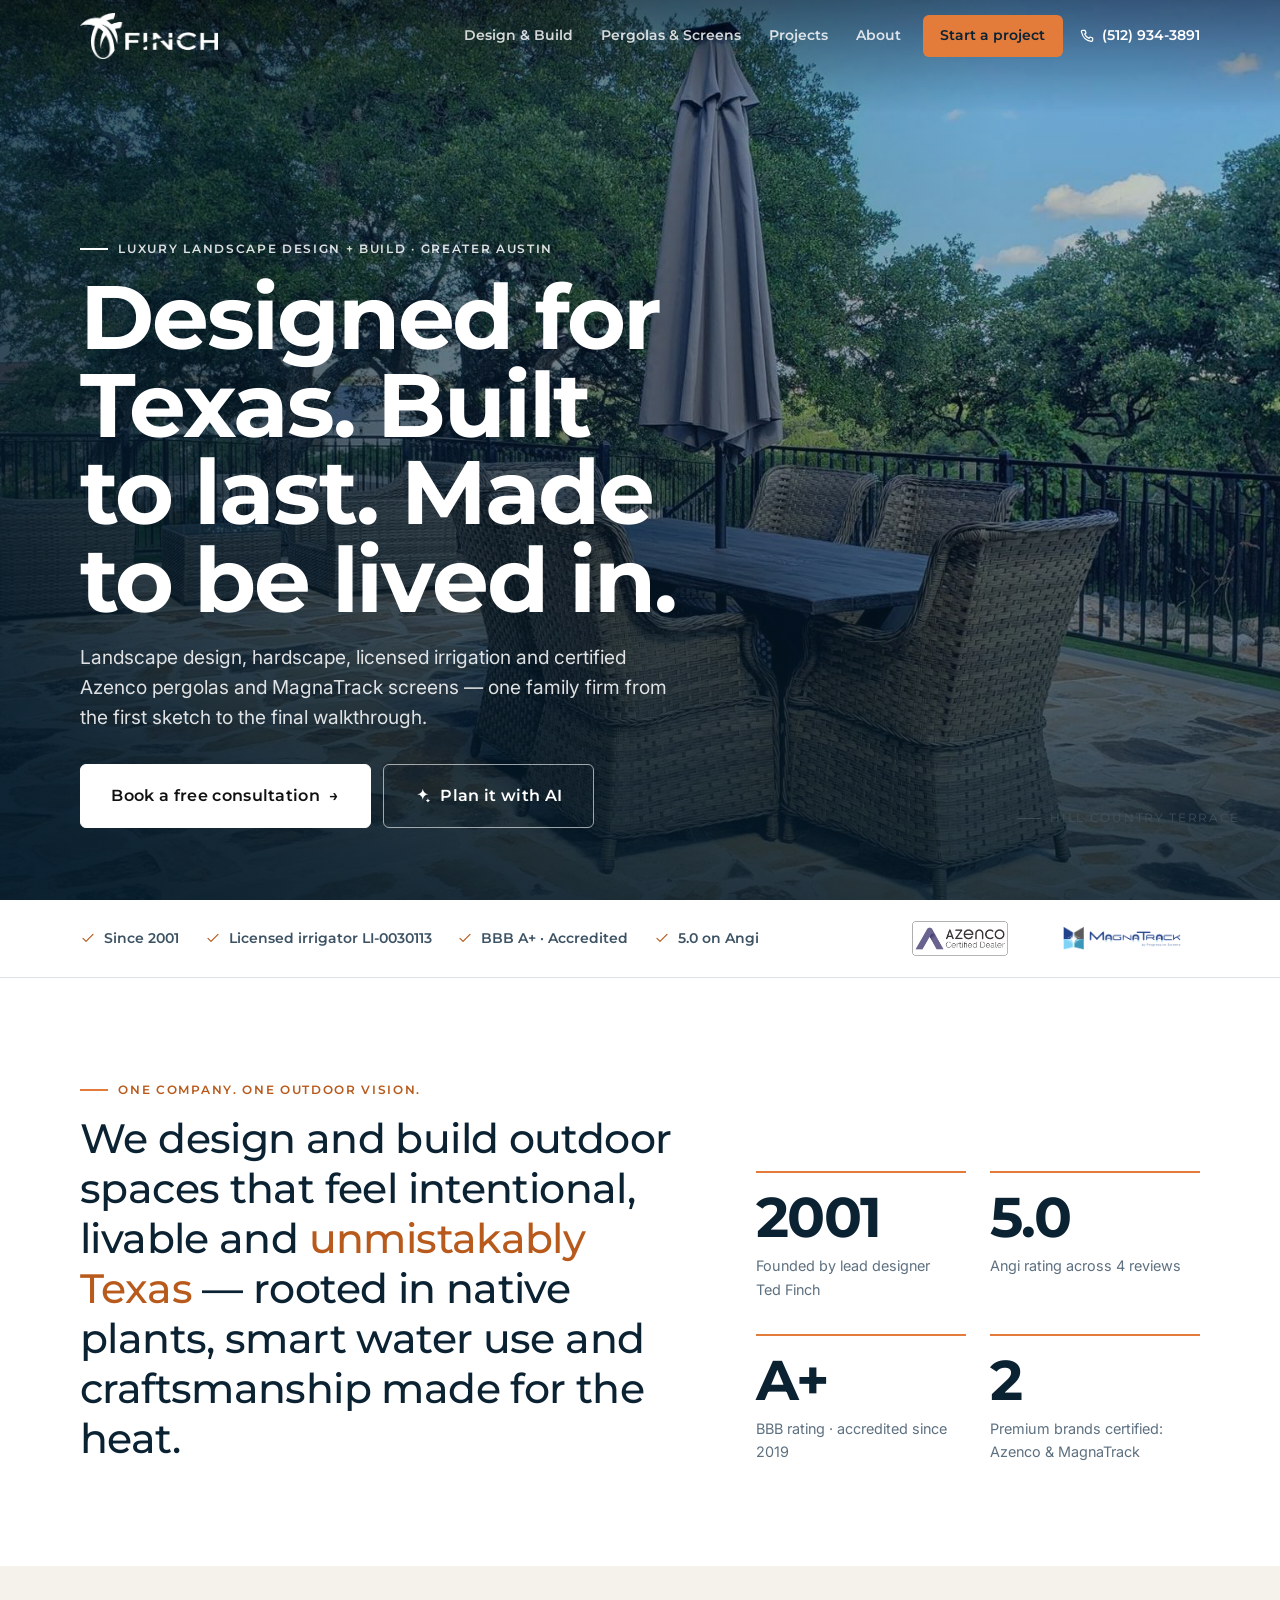
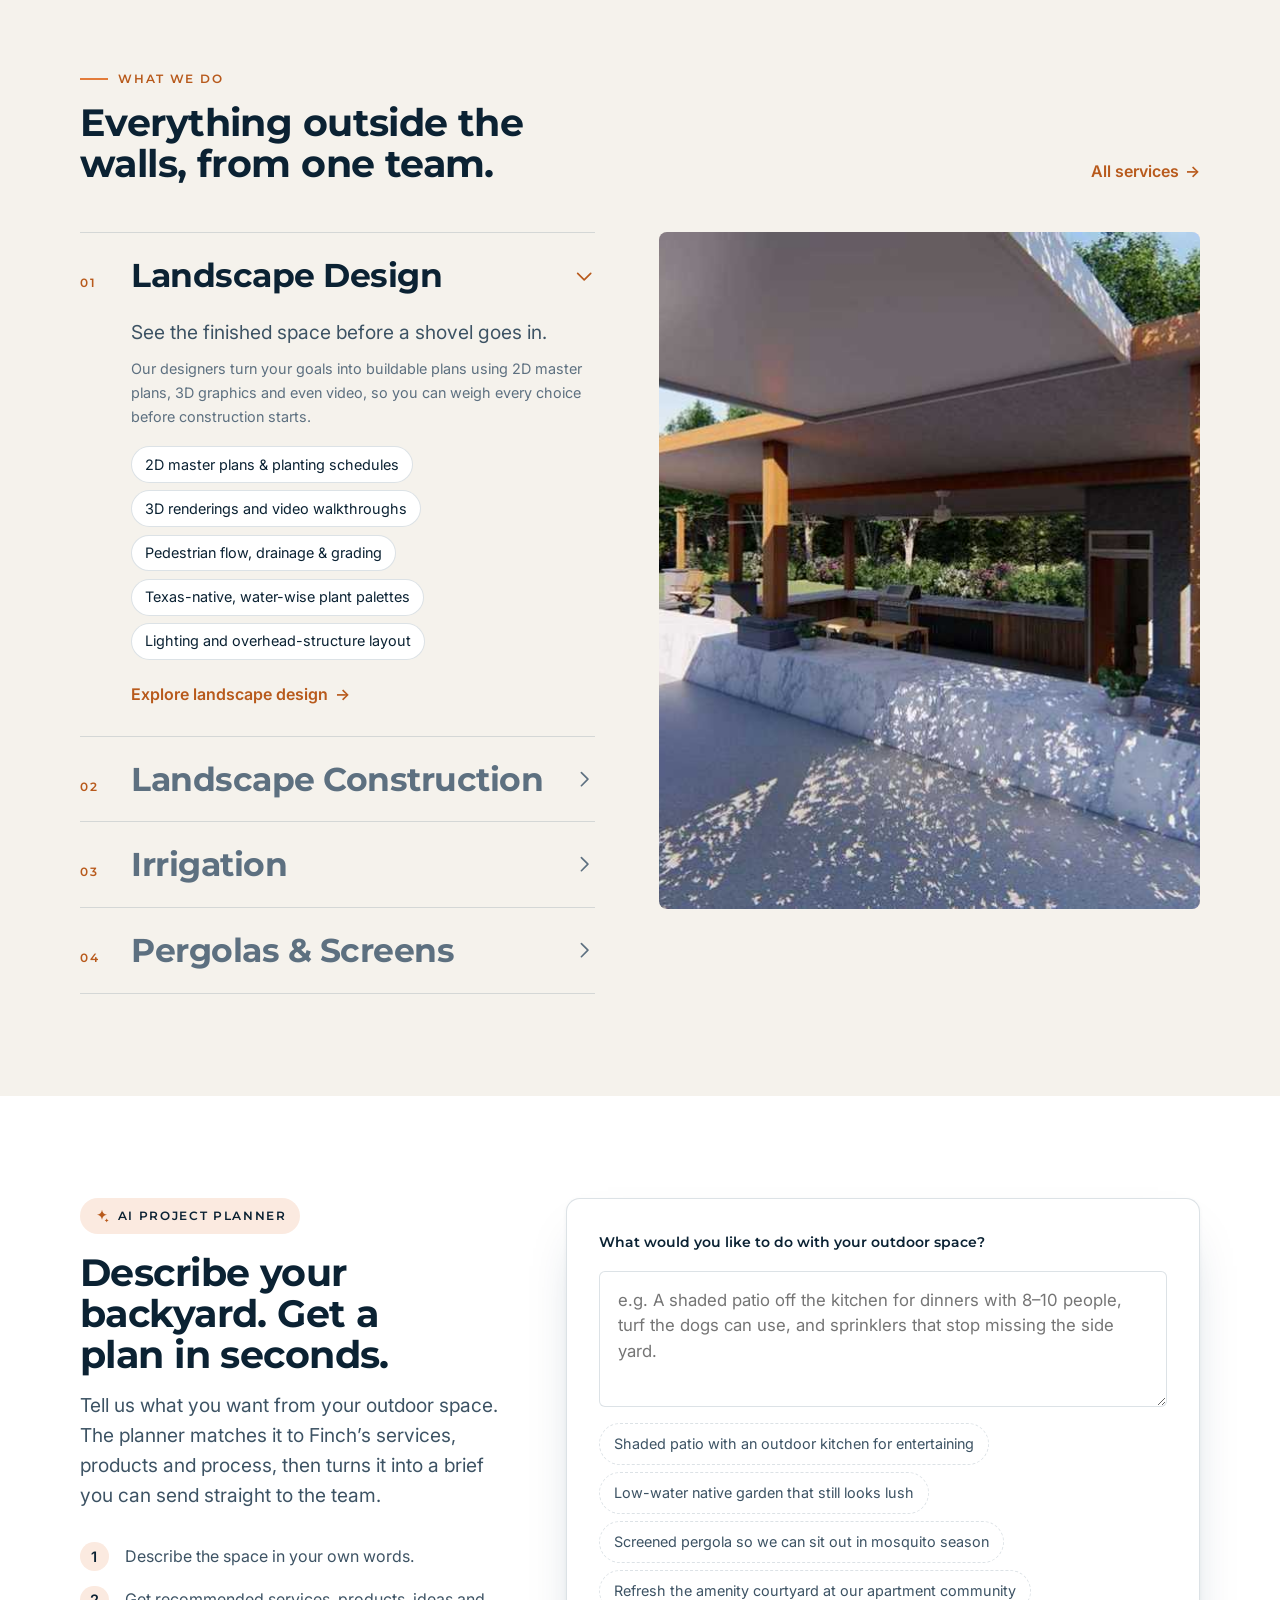
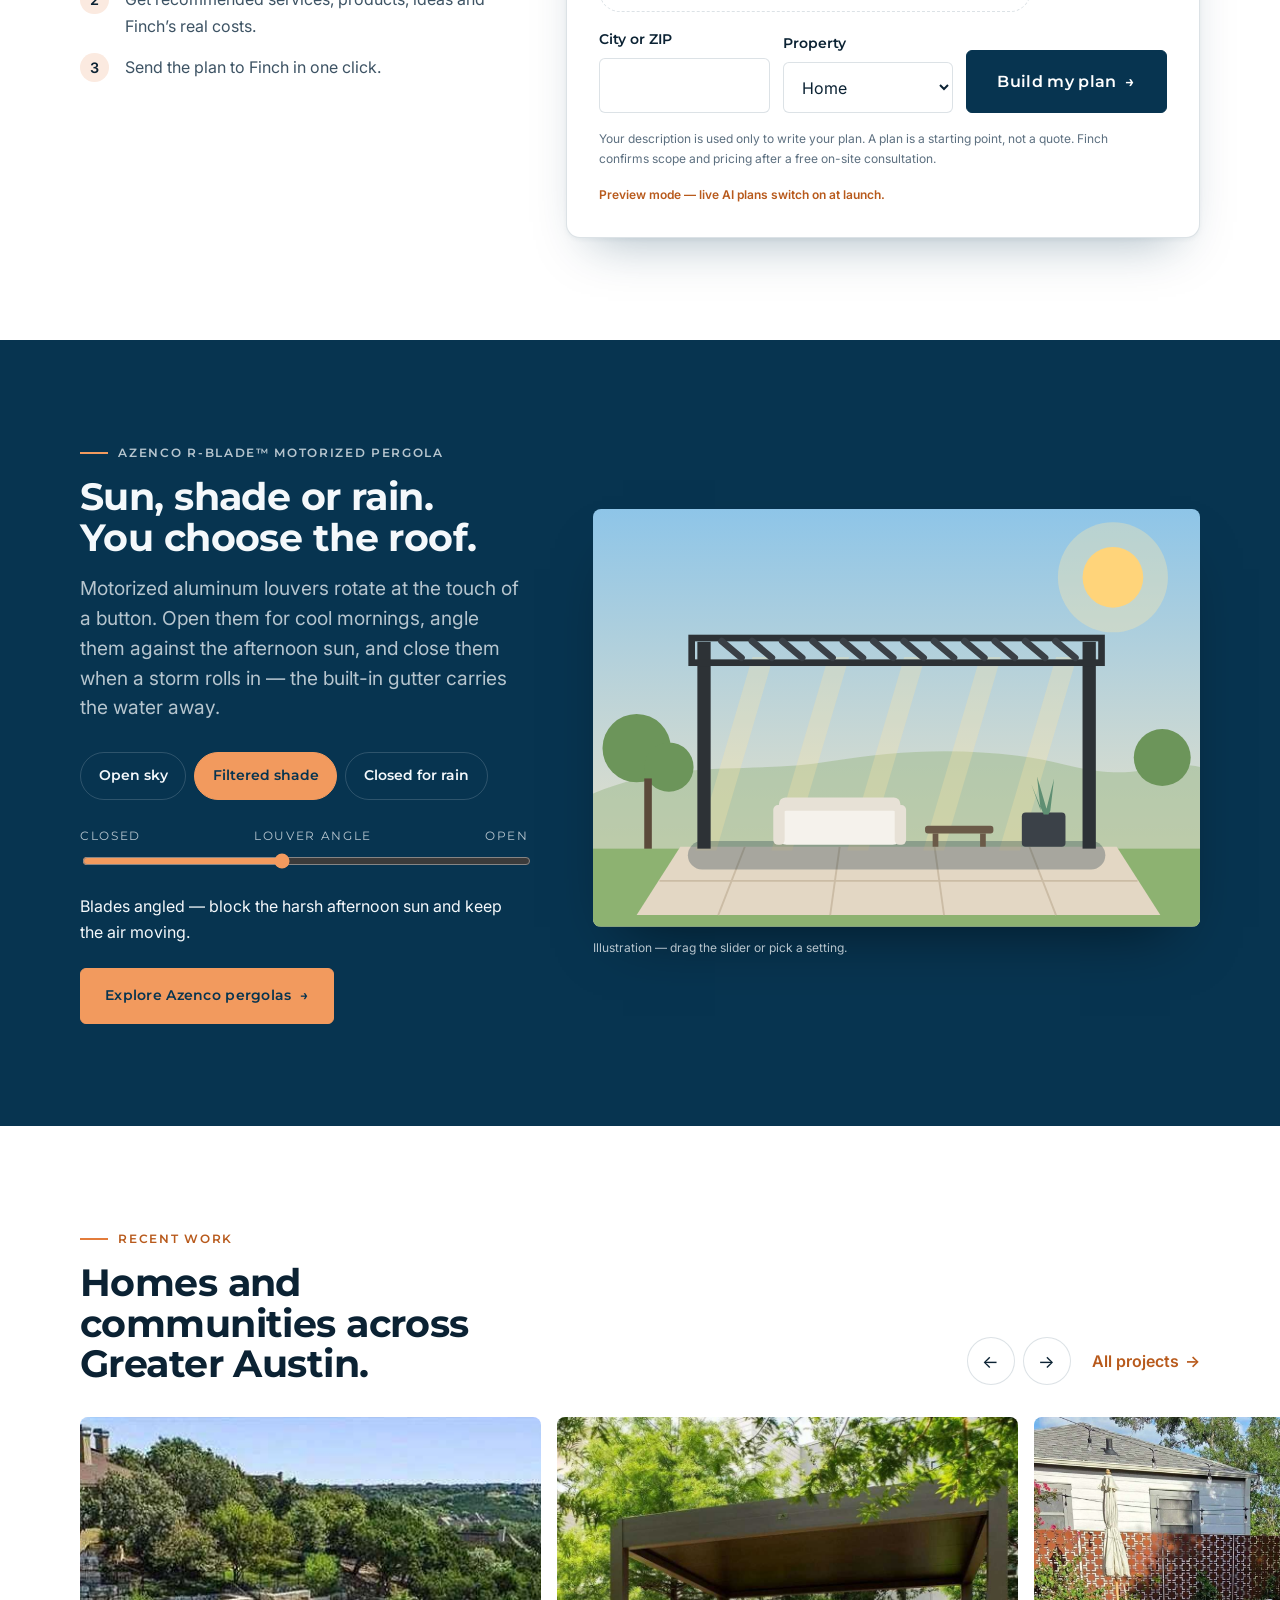
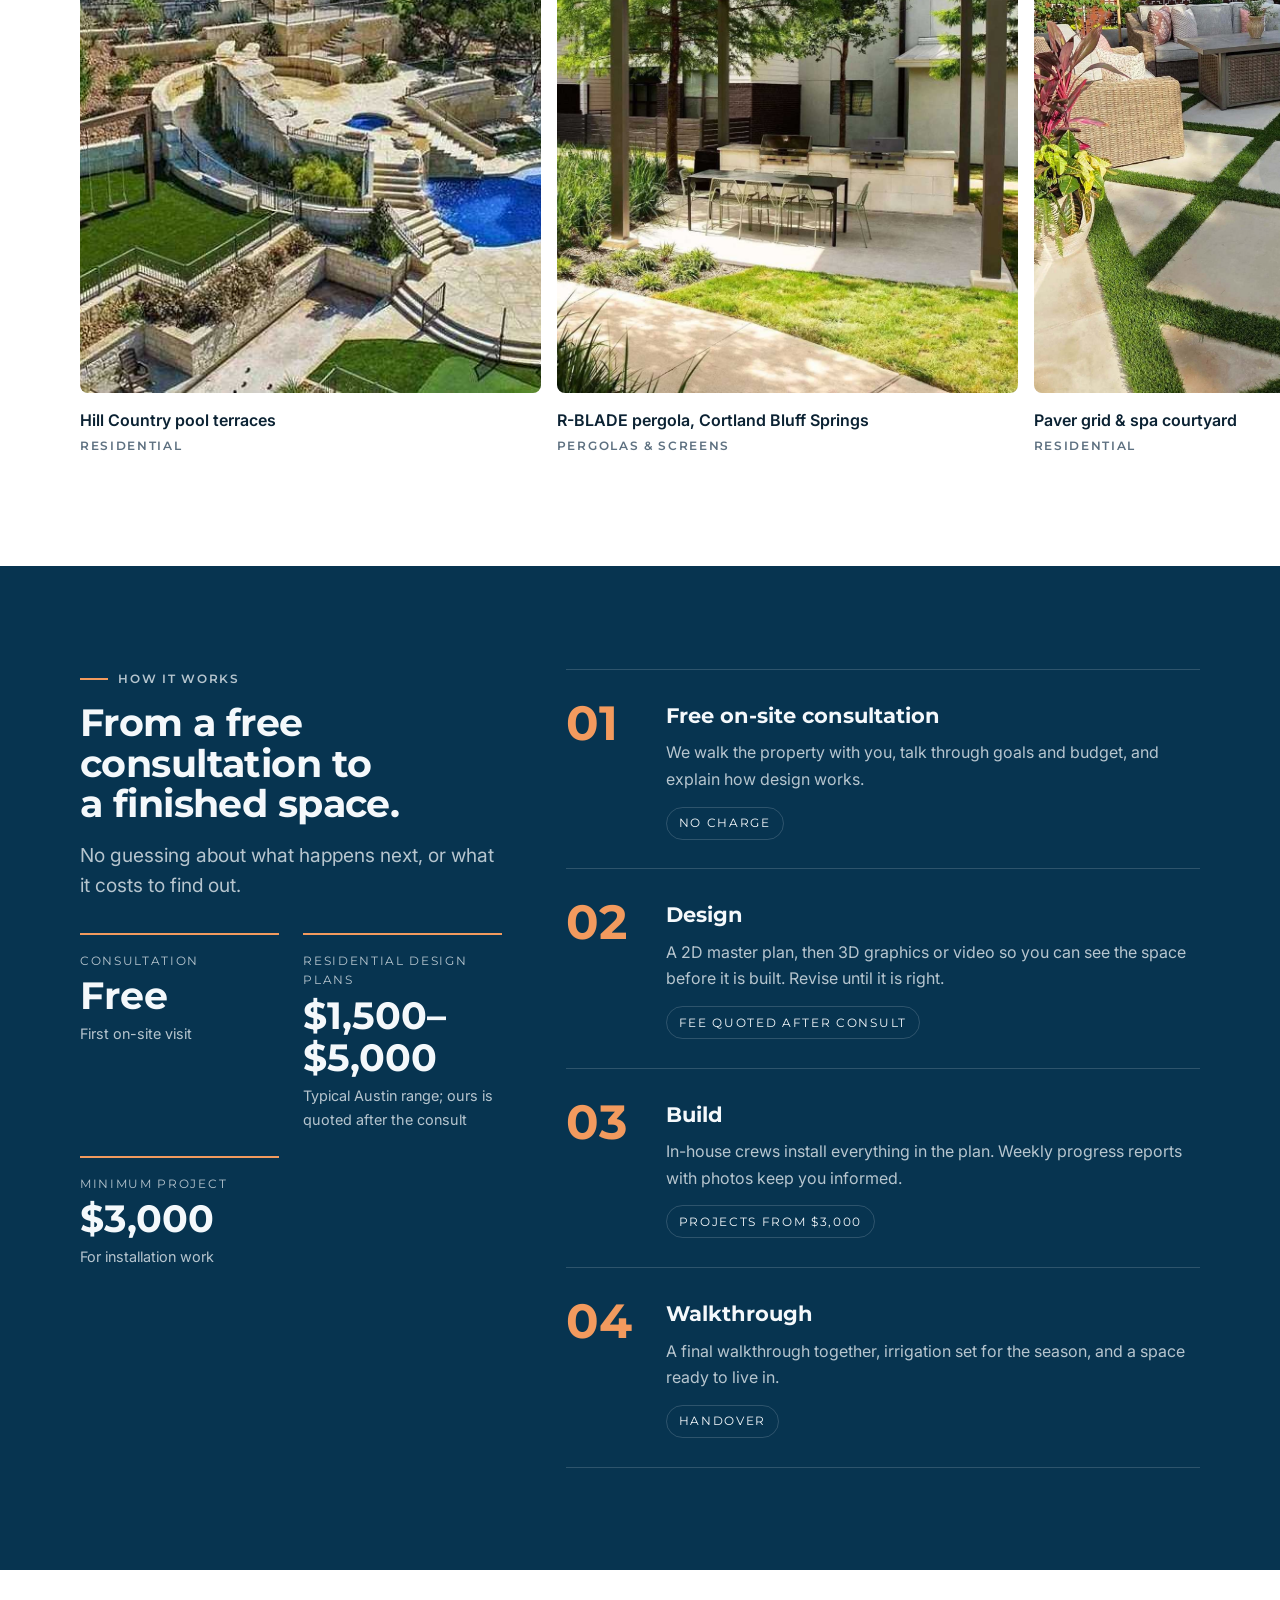
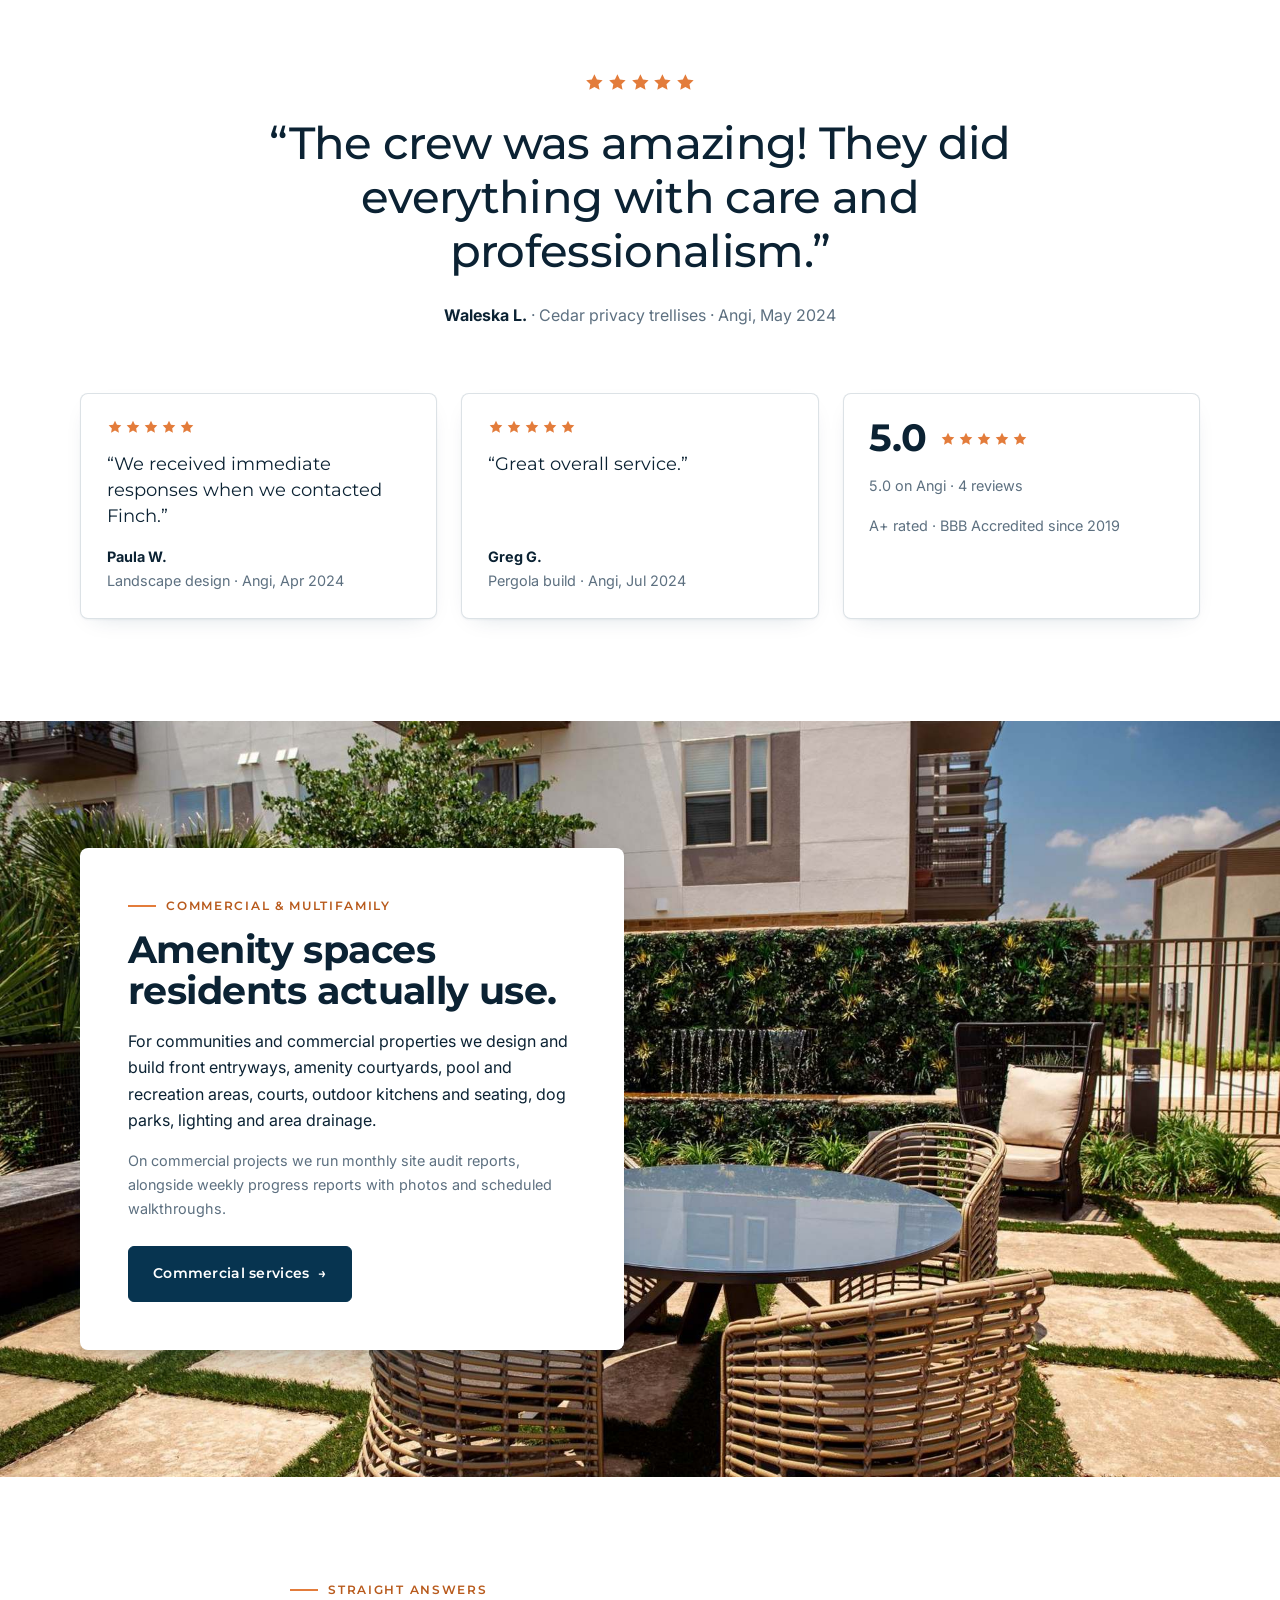
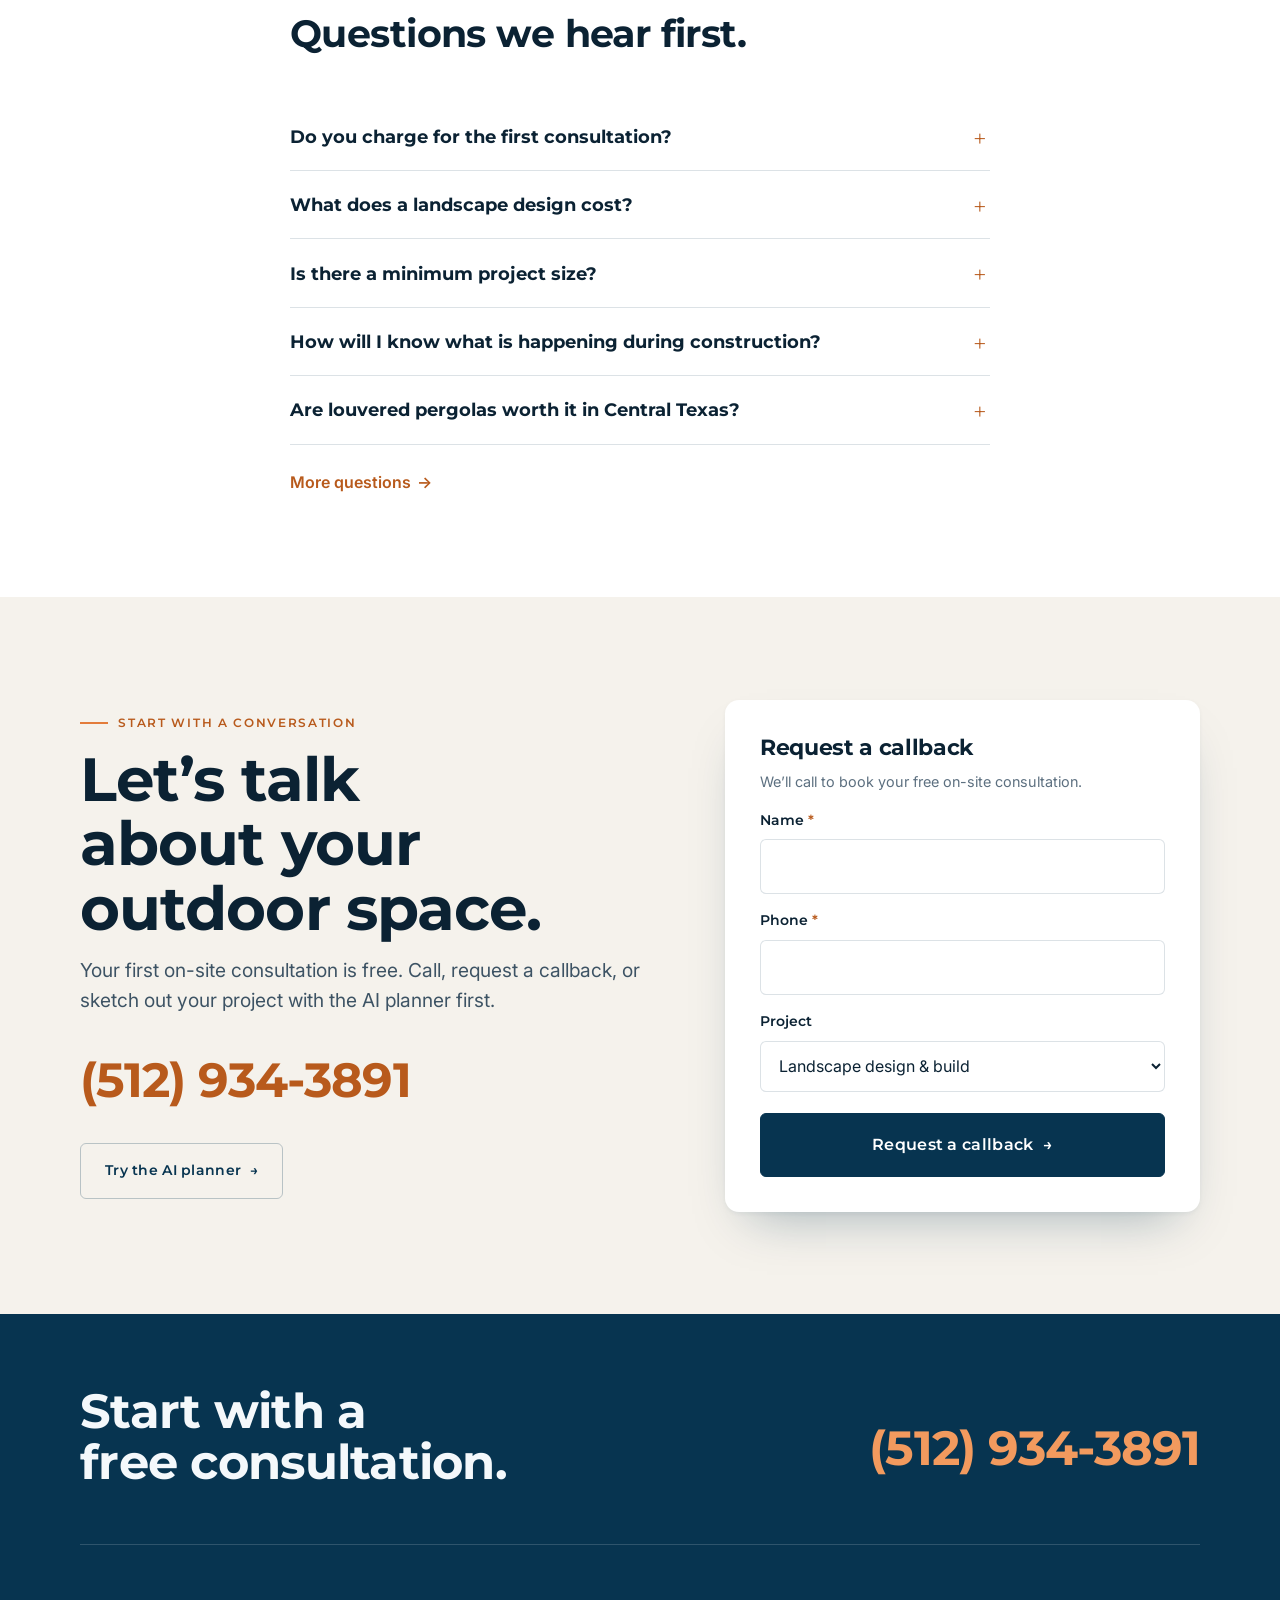
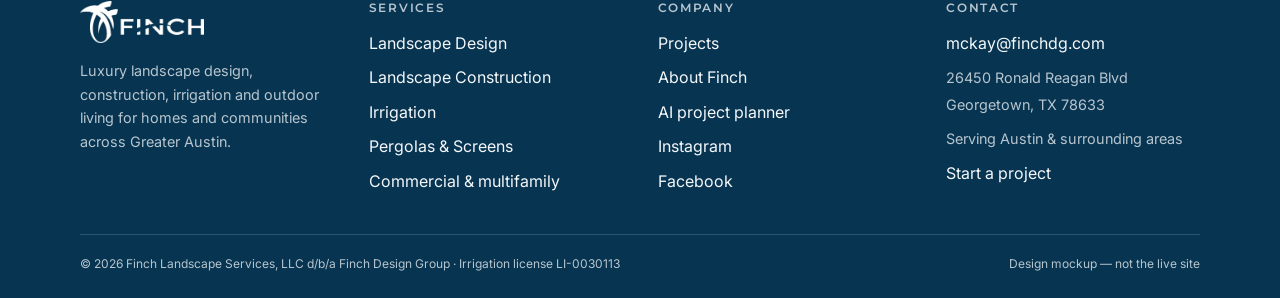
==== index.html @ aae56aad "Finch Design Group website demo (Plume direction) Six pages plus a custom 404, kept out of search (n" ====
<!doctype html>
<html lang="en">
<head>
<meta charset="utf-8">
<meta name="viewport" content="width=device-width, initial-scale=1">
<!-- Demo for Finch Design Group: kept out of search. -->
<meta name="robots" content="noindex, nofollow">
<title>Finch Design Group | Landscape Design &amp; Build, Georgetown TX</title>
<meta name="description" content="Luxury landscape design, hardscape, licensed irrigation and certified Azenco pergolas in Georgetown and Greater Austin. Book a free on-site consultation.">
<link rel="canonical" href="https://me5050-cu.github.io/finch-design-group-redesign/">
<meta name="theme-color" content="#073450">
<link rel="icon" href="assets/img/brand/favicon.ico" sizes="any">
<link rel="icon" type="image/png" sizes="32x32" href="assets/img/brand/favicon-32.png">
<link rel="apple-touch-icon" href="assets/img/brand/apple-touch-icon.png">
<link rel="manifest" href="assets/site.webmanifest">
<meta property="og:type" content="website">
<meta property="og:site_name" content="Finch Design Group">
<meta property="og:locale" content="en_US">
<meta property="og:title" content="Finch Design Group | Landscape Design &amp; Build, Georgetown TX">
<meta property="og:description" content="Luxury landscape design, hardscape, licensed irrigation and certified Azenco pergolas in Georgetown and Greater Austin. Book a free on-site consultation.">
<meta property="og:url" content="https://me5050-cu.github.io/finch-design-group-redesign/">
<meta property="og:image" content="https://me5050-cu.github.io/finch-design-group-redesign/assets/img/share/index.jpg">
<meta property="og:image:width" content="1200">
<meta property="og:image:height" content="630">
<meta property="og:image:alt" content="Designed for Texas. Built to last. Made to be lived in. — Finch Design Group">
<meta name="twitter:card" content="summary_large_image">
<meta name="twitter:title" content="Finch Design Group | Landscape Design &amp; Build, Georgetown TX">
<meta name="twitter:description" content="Luxury landscape design, hardscape, licensed irrigation and certified Azenco pergolas in Georgetown and Greater Austin. Book a free on-site consultation.">
<meta name="twitter:image" content="https://me5050-cu.github.io/finch-design-group-redesign/assets/img/share/index.jpg">
<link rel="preconnect" href="https://fonts.googleapis.com">
<link rel="preconnect" href="https://fonts.gstatic.com" crossorigin>
<link rel="stylesheet" href="https://fonts.googleapis.com/css2?family=Montserrat:wght@500;600;700&family=Inter:wght@400;500;600&display=swap">
<link rel="stylesheet" href="assets/css/core.css">
<link rel="stylesheet" href="assets/css/sections.css">
<link rel="stylesheet" href="assets/css/themes/plume.css">
<script type="application/ld+json">{"@context":"https://schema.org","@graph":[{"@type":"WebSite","@id":"https://me5050-cu.github.io/finch-design-group-redesign/#website","url":"https://me5050-cu.github.io/finch-design-group-redesign/","name":"Finch Design Group","publisher":{"@id":"https://me5050-cu.github.io/finch-design-group-redesign/#business"},"inLanguage":"en-US"},{"@type":"HomeAndConstructionBusiness","@id":"https://me5050-cu.github.io/finch-design-group-redesign/#business","name":"Finch Design Group","legalName":"Finch Landscape Services, LLC","url":"https://me5050-cu.github.io/finch-design-group-redesign/","logo":"https://me5050-cu.github.io/finch-design-group-redesign/assets/img/brand/logo-color.png","image":"https://me5050-cu.github.io/finch-design-group-redesign/assets/img/share/index.jpg","description":"Luxury landscape design, hardscape, licensed irrigation and certified Azenco pergolas in Georgetown and Greater Austin. Book a free on-site consultation.","telephone":"+1-512-934-3891","email":"mckay@finchdg.com","address":{"@type":"PostalAddress","streetAddress":"26450 Ronald Reagan Blvd","addressLocality":"Georgetown","addressRegion":"TX","postalCode":"78633","addressCountry":"US"},"areaServed":{"@type":"AdministrativeArea","name":"Greater Austin, Texas"},"foundingDate":"2001","founder":{"@type":"Person","name":"Ted Finch"},"sameAs":["https://www.instagram.com/finchdesigngroup/","https://www.facebook.com/profile.php?id=61587375123697","https://www.linkedin.com/company/finch-design-group-llc"],"hasOfferCatalog":{"@type":"OfferCatalog","name":"Landscape design-build services","itemListElement":[{"@type":"Offer","itemOffered":{"@type":"Service","name":"Landscape Design"}},{"@type":"Offer","itemOffered":{"@type":"Service","name":"Landscape Construction"}},{"@type":"Offer","itemOffered":{"@type":"Service","name":"Irrigation"}},{"@type":"Offer","itemOffered":{"@type":"Service","name":"Pergolas & Screens"}},{"@type":"Offer","itemOffered":{"@type":"Service","name":"Commercial & multifamily"}}]}},{"@type":"WebPage","@id":"https://me5050-cu.github.io/finch-design-group-redesign/#webpage","url":"https://me5050-cu.github.io/finch-design-group-redesign/","name":"Finch Design Group | Landscape Design & Build, Georgetown TX","description":"Luxury landscape design, hardscape, licensed irrigation and certified Azenco pergolas in Georgetown and Greater Austin. Book a free on-site consultation.","isPartOf":{"@id":"https://me5050-cu.github.io/finch-design-group-redesign/#website"},"about":{"@id":"https://me5050-cu.github.io/finch-design-group-redesign/#business"},"primaryImageOfPage":{"@type":"ImageObject","url":"https://me5050-cu.github.io/finch-design-group-redesign/assets/img/share/index.jpg","width":1200,"height":630},"inLanguage":"en-US"}]}</script>
</head>
<body>
<a class="skip" href="#main">Skip to content</a>
<header class="site-header site-header--overlay">
    <input type="checkbox" id="nav-state" aria-label="Toggle menu">
    <div class="wrap site-header__inner">
      <a class="brand" href="./" aria-label="Finch Design Group home">
        <img class="logo--light" src="assets/img/brand/logo-color.png" alt="Finch Design Group" width="600" height="202">
        <img class="logo--dark" src="assets/img/brand/logo-white.png" alt="Finch Design Group" width="600" height="201">
      </a>
      <nav class="nav" aria-label="Main">
        <a href="design-build.html">Design &amp; Build</a>
        <a href="pergolas-screens.html">Pergolas &amp; Screens</a>
        <a href="projects.html">Projects</a>
        <a href="about.html">About</a>
        <a href="contact.html" class="nav__cta">Start a project</a>
      </nav>
      <a class="header-phone" href="tel:+15129343891"><svg viewBox="0 0 24 24" fill="none" stroke="currentColor" stroke-width="1.8" stroke-linecap="round" stroke-linejoin="round" aria-hidden="true"><path d="M6 3.5h3l1.5 4L8.5 9a11 11 0 0 0 6.5 6.5l1.5-2 4 1.5v3a2 2 0 0 1-2.2 2A16.5 16.5 0 0 1 4 6.7 2 2 0 0 1 6 3.5z"/></svg>(512) 934-3891</a>
      <a class="call-pill" href="tel:+15129343891"><svg viewBox="0 0 24 24" fill="none" stroke="currentColor" stroke-width="1.8" stroke-linecap="round" stroke-linejoin="round" aria-hidden="true"><path d="M6 3.5h3l1.5 4L8.5 9a11 11 0 0 0 6.5 6.5l1.5-2 4 1.5v3a2 2 0 0 1-2.2 2A16.5 16.5 0 0 1 4 6.7 2 2 0 0 1 6 3.5z"/></svg>Call</a>
      <label class="nav-toggle" for="nav-state" aria-hidden="true"><span></span></label>
    </div>
    <div class="mobile-nav"><div class="wrap">
      <a href="./">Home</a>
      <a href="design-build.html">Design &amp; Build</a>
      <a href="pergolas-screens.html">Pergolas &amp; Screens</a>
      <a href="projects.html">Projects</a>
      <a href="about.html">About</a>
      <a href="contact.html">Start a project</a>
      <a href="./#planner">AI project planner</a>
    </div></div>
  </header>
<main id="main">
<section class="hero hero--cine">
    <div class="hero__slides">
      <figure class="hero__slide"><img src="assets/img/photos/view-dining.jpg" alt="Flagstone dining terrace with wicker chairs and a patio umbrella overlooking tree-covered hills" fetchpriority="high" decoding="async"><figcaption class="hero__caption">Hill Country terrace</figcaption></figure>
      <figure class="hero__slide"><img src="assets/img/photos/azenco-courtyard-2.jpg" alt="Louvered pergola over a paved seating area in a shaded courtyard garden" loading="lazy" decoding="async"><figcaption class="hero__caption">Azenco pergola courtyard</figcaption></figure>
      <figure class="hero__slide"><img src="assets/img/photos/fire-table-view.jpg" alt="Linear fire table and built-in stone bench on a pale terrace overlooking the Hill Country" loading="lazy" decoding="async"><figcaption class="hero__caption">Fire table with a view</figcaption></figure>
      <figure class="hero__slide"><img src="assets/img/photos/hero-hillside.jpg" alt="Aerial view of terraced hillside landscaping with a blue pool, artificial turf and stone retaining walls" loading="lazy" decoding="async"><figcaption class="hero__caption">Hillside pool terraces</figcaption></figure>
    </div>
    <div class="wrap hero__inner">
      <p class="eyebrow">Luxury landscape design + build · Greater Austin</p>
      <h1>Designed for Texas. Built to last. Made to be lived in.</h1>
      <p class="hero__sub">Landscape design, hardscape, licensed irrigation and certified Azenco pergolas and MagnaTrack screens — one family firm from the first sketch to the final walkthrough.</p>
      <div class="btn-row hero__actions">
        <a class="btn btn--light btn--lg" href="contact.html">Book a free consultation <span class="arrow" aria-hidden="true">&rarr;</span></a>
        <a class="btn btn--outline-light btn--lg" href="#planner"><svg style="width:1.1rem;height:1.1rem" viewBox="0 0 24 24" fill="currentColor" aria-hidden="true"><path d="M12 2.5c.7 4.6 3 6.9 7.5 7.5-4.5.7-6.8 3-7.5 7.5-.7-4.5-3-6.8-7.5-7.5 4.5-.6 6.8-2.9 7.5-7.5z"/><path d="M19 15.5c.3 1.9 1.2 2.8 3 3.1-1.8.3-2.7 1.2-3 3-.3-1.8-1.2-2.7-3-3 1.8-.3 2.7-1.2 3-3.1z"/></svg> Plan it with AI</a>
      </div>
    </div>
  </section>

  <section class="trust-strip" aria-label="Credentials">
    <div class="wrap trust-strip__inner">
      <ul class="trust-strip__facts">
        <li><svg viewBox="0 0 24 24" fill="none" stroke="currentColor" stroke-width="1.8" stroke-linecap="round" stroke-linejoin="round" aria-hidden="true"><path d="m4.5 12.5 4.5 4.5L19.5 6.5"/></svg>Since 2001</li>
        <li><svg viewBox="0 0 24 24" fill="none" stroke="currentColor" stroke-width="1.8" stroke-linecap="round" stroke-linejoin="round" aria-hidden="true"><path d="m4.5 12.5 4.5 4.5L19.5 6.5"/></svg>Licensed irrigator LI-0030113</li>
        <li><svg viewBox="0 0 24 24" fill="none" stroke="currentColor" stroke-width="1.8" stroke-linecap="round" stroke-linejoin="round" aria-hidden="true"><path d="m4.5 12.5 4.5 4.5L19.5 6.5"/></svg>BBB A+ · Accredited</li>
        <li><svg viewBox="0 0 24 24" fill="none" stroke="currentColor" stroke-width="1.8" stroke-linecap="round" stroke-linejoin="round" aria-hidden="true"><path d="m4.5 12.5 4.5 4.5L19.5 6.5"/></svg>5.0 on Angi</li>
      </ul>
      <div class="badges__logos">
        <img src="assets/img/brand/badge-azenco.png" alt="Azenco Outdoor Certified Dealer" width="360" height="130">
        <img src="assets/img/brand/badge-magnatrack.png" alt="MagnaTrack by Progressive Screens" width="360" height="81">
      </div>
    </div>
  </section>

  <section class="section">
    <div class="wrap intro">
      <div>
        <p class="eyebrow">One company. One outdoor vision.</p>
        <p class="intro__statement">We design and build outdoor spaces that feel intentional, livable and <em>unmistakably Texas</em> — rooted in native plants, smart water use and craftsmanship made for the heat.</p>
      </div>
      <div class="stats">
        <div class="stat"><div class="stat__v">2001</div><div class="stat__l">Founded by lead designer Ted Finch</div></div>
        <div class="stat"><div class="stat__v">5.0</div><div class="stat__l">Angi rating across 4 reviews</div></div>
        <div class="stat"><div class="stat__v">A+</div><div class="stat__l">BBB rating · accredited since 2019</div></div>
        <div class="stat"><div class="stat__v">2</div><div class="stat__l">Premium brands certified: Azenco &amp; MagnaTrack</div></div>
      </div>
    </div>
  </section>

  <section class="section section--alt" id="services">
    <div class="wrap">
      <div class="section-head section-head--row">
        <div><p class="eyebrow">What we do</p><h2>Everything outside the walls, from one team.</h2></div>
        <a class="link" href="design-build.html">All services <span class="arrow" aria-hidden="true">&rarr;</span></a>
      </div>
      <div class="svc-tabs" data-tabs>
        <div class="svc-tabs__list">
          <div class="svc-tab">
            <button class="svc-tab__btn" type="button" aria-expanded="true" aria-controls="svc-body-design" data-stage="svc-img-design">
              <span class="svc-tab__n">01</span><span class="svc-tab__t">Landscape Design</span><svg class="svc-tab__arrow" viewBox="0 0 24 24" fill="none" stroke="currentColor" stroke-width="1.8" stroke-linecap="round" stroke-linejoin="round" aria-hidden="true"><path d="m9 5 7 7-7 7"/></svg>
            </button>
            <div class="svc-tab__body" id="svc-body-design">
              <figure class="ph "><img src="assets/img/photos/render-pool.jpg" alt="3D rendering of a covered outdoor kitchen and bar beside a pool" loading="lazy" decoding="async"></figure>
              <p class="lede">See the finished space before a shovel goes in.</p>
              <p class="small" style="margin-top:.6rem">Our designers turn your goals into buildable plans using 2D master plans, 3D graphics and even video, so you can weigh every choice before construction starts.</p>
              <ul class="svc-tab__items"><li>2D master plans &amp; planting schedules</li><li>3D renderings and video walkthroughs</li><li>Pedestrian flow, drainage &amp; grading</li><li>Texas-native, water-wise plant palettes</li><li>Lighting and overhead-structure layout</li></ul>
              <a class="link" href="design-build.html#design">Explore landscape design <span class="arrow" aria-hidden="true">&rarr;</span></a>
            </div>
          </div>
          <div class="svc-tab">
            <button class="svc-tab__btn" type="button" aria-expanded="false" aria-controls="svc-body-build" data-stage="svc-img-build">
              <span class="svc-tab__n">02</span><span class="svc-tab__t">Landscape Construction</span><svg class="svc-tab__arrow" viewBox="0 0 24 24" fill="none" stroke="currentColor" stroke-width="1.8" stroke-linecap="round" stroke-linejoin="round" aria-hidden="true"><path d="m9 5 7 7-7 7"/></svg>
            </button>
            <div class="svc-tab__body" id="svc-body-build">
              <figure class="ph "><img src="assets/img/photos/view-dining.jpg" alt="Flagstone dining terrace with wicker chairs and a patio umbrella overlooking tree-covered hills" loading="lazy" decoding="async"></figure>
              <p class="lede">The plan that gets drawn is the plan that gets built.</p>
              <p class="small" style="margin-top:.6rem">Our in-house crews build everything proposed in the design and manage the moving parts, with weekly progress reports and photos until the final walkthrough.</p>
              <ul class="svc-tab__items"><li>Patios, pavers &amp; flagstone</li><li>Seat walls &amp; retaining walls</li><li>Outdoor kitchens, BBQs &amp; fire pits</li><li>Composite and cedar decks</li><li>Water features &amp; pool surrounds</li><li>Artificial turf &amp; putting greens</li><li>Landscape lighting</li></ul>
              <a class="link" href="design-build.html#build">Explore landscape construction <span class="arrow" aria-hidden="true">&rarr;</span></a>
            </div>
          </div>
          <div class="svc-tab">
            <button class="svc-tab__btn" type="button" aria-expanded="false" aria-controls="svc-body-irrigation" data-stage="svc-img-irrigation">
              <span class="svc-tab__n">03</span><span class="svc-tab__t">Irrigation</span><svg class="svc-tab__arrow" viewBox="0 0 24 24" fill="none" stroke="currentColor" stroke-width="1.8" stroke-linecap="round" stroke-linejoin="round" aria-hidden="true"><path d="m9 5 7 7-7 7"/></svg>
            </button>
            <div class="svc-tab__body" id="svc-body-irrigation">
              <figure class="ph "><img src="assets/img/photos/turf-planter.jpg" alt="Artificial turf lawn framed by a composite deck and white raised planters" loading="lazy" decoding="async"></figure>
              <p class="lede">The right water, in the right place, on Texas terms.</p>
              <p class="small" style="margin-top:.6rem">Finch is a licensed irrigator (LI-0030113). We design and install new systems, modify existing ones and assess systems that are wasting water.</p>
              <ul class="svc-tab__items"><li>New system design &amp; installation</li><li>Modifications to existing systems</li><li>System assessments</li><li>Drip zones for native beds</li></ul>
              <a class="link" href="design-build.html#irrigation">Explore irrigation <span class="arrow" aria-hidden="true">&rarr;</span></a>
            </div>
          </div>
          <div class="svc-tab">
            <button class="svc-tab__btn" type="button" aria-expanded="false" aria-controls="svc-body-outdoor-living" data-stage="svc-img-outdoor-living">
              <span class="svc-tab__n">04</span><span class="svc-tab__t">Pergolas &amp; Screens</span><svg class="svc-tab__arrow" viewBox="0 0 24 24" fill="none" stroke="currentColor" stroke-width="1.8" stroke-linecap="round" stroke-linejoin="round" aria-hidden="true"><path d="m9 5 7 7-7 7"/></svg>
            </button>
            <div class="svc-tab__body" id="svc-body-outdoor-living">
              <figure class="ph "><img src="assets/img/photos/azenco-deck-kitchen.jpg" alt="Louvered aluminum roof over a composite deck with a stone outdoor kitchen" loading="lazy" decoding="async"></figure>
              <p class="lede">Shade, rain cover and bug-free evenings — at the touch of a button.</p>
              <p class="small" style="margin-top:.6rem">As a certified Azenco Outdoor and MagnaTrack dealer and installer, we design luxury pergolas and motorized screens into the landscape rather than bolting them on afterward.</p>
              <ul class="svc-tab__items"><li>Motorized louvered pergolas</li><li>Insulated patio covers &amp; carports</li><li>Cabanas</li><li>Insect, solar &amp; privacy screens</li><li>Smart-home control</li></ul>
              <a class="link" href="pergolas-screens.html">Explore pergolas &amp; screens <span class="arrow" aria-hidden="true">&rarr;</span></a>
            </div>
          </div>
        </div>
        <div class="svc-tabs__stage" aria-hidden="true">
          <figure class="ph" id="svc-img-design"><img src="assets/img/photos/render-pool.jpg" alt="3D rendering of a covered outdoor kitchen and bar beside a pool" loading="lazy" decoding="async"></figure>
          <figure class="ph" id="svc-img-build" hidden><img src="assets/img/photos/view-dining.jpg" alt="Flagstone dining terrace with wicker chairs and a patio umbrella overlooking tree-covered hills" loading="lazy" decoding="async"></figure>
          <figure class="ph" id="svc-img-irrigation" hidden><img src="assets/img/photos/turf-planter.jpg" alt="Artificial turf lawn framed by a composite deck and white raised planters" loading="lazy" decoding="async"></figure>
          <figure class="ph" id="svc-img-outdoor-living" hidden><img src="assets/img/photos/azenco-deck-kitchen.jpg" alt="Louvered aluminum roof over a composite deck with a stone outdoor kitchen" loading="lazy" decoding="async"></figure>
        </div>
      </div>
    </div>
  </section>

  <section class="section planner" id="planner">
    <div class="wrap planner__grid">
      <div class="planner__intro">
        <span class="ai-badge"><svg viewBox="0 0 24 24" fill="currentColor" aria-hidden="true"><path d="M12 2.5c.7 4.6 3 6.9 7.5 7.5-4.5.7-6.8 3-7.5 7.5-.7-4.5-3-6.8-7.5-7.5 4.5-.6 6.8-2.9 7.5-7.5z"/><path d="M19 15.5c.3 1.9 1.2 2.8 3 3.1-1.8.3-2.7 1.2-3 3-.3-1.8-1.2-2.7-3-3 1.8-.3 2.7-1.2 3-3.1z"/></svg>AI project planner</span>
        <h2>Describe your backyard. Get a plan in seconds.</h2>
        <p class="lede" style="margin-top:1rem">Tell us what you want from your outdoor space. The planner matches it to Finch’s services, products and process, then turns it into a brief you can send straight to the team.</p>
        <ol class="planner__how">
          <li>Describe the space in your own words.</li>
          <li>Get recommended services, products, ideas and Finch’s real costs.</li>
          <li>Send the plan to Finch in one click.</li>
        </ol>
      </div>
      <div>
        <form class="planner__form" id="planner-form" novalidate>
          <label for="planner-input">What would you like to do with your outdoor space?</label>
          <textarea class="planner__input" id="planner-input" name="description" required maxlength="1200" placeholder="e.g. A shaded patio off the kitchen for dinners with 8–10 people, turf the dogs can use, and sprinklers that stop missing the side yard."></textarea>
          <div class="planner__chips" role="group" aria-label="Example projects">
            <button class="planner__chip" type="button" data-example="Shaded patio with an outdoor kitchen for entertaining">Shaded patio with an outdoor kitchen for entertaining</button>
            <button class="planner__chip" type="button" data-example="Low-water native garden that still looks lush">Low-water native garden that still looks lush</button>
            <button class="planner__chip" type="button" data-example="Screened pergola so we can sit out in mosquito season">Screened pergola so we can sit out in mosquito season</button>
            <button class="planner__chip" type="button" data-example="Refresh the amenity courtyard at our apartment community">Refresh the amenity courtyard at our apartment community</button>
          </div>
          <div class="planner__row">
            <div class="field"><label for="planner-city">City or ZIP</label><input id="planner-city" name="city" autocomplete="postal-code"></div>
            <div class="field"><label for="planner-property">Property</label><select id="planner-property" name="property"><option>Home</option><option>Community, HOA or multifamily</option><option>Commercial property</option></select></div>
            <button class="btn btn--lg" type="submit">Build my plan <span class="arrow" aria-hidden="true">&rarr;</span></button>
          </div>
          <p class="planner__privacy">Your description is used only to write your plan. A plan is a starting point, not a quote. Finch confirms scope and pricing after a free on-site consultation.</p>
          <p class="planner__mode" data-mock-only>Preview mode — live AI plans switch on at launch.</p>
        </form>
        <div class="planner__out" id="planner-out" aria-live="polite" hidden></div>
      </div>
    </div>
    <script type="application/json" id="planner-data">{"services":{"design":{"name":"Landscape design","inline":"landscape design","href":"design-build.html#design"},"build":{"name":"Landscape construction","inline":"landscape construction","href":"design-build.html#build"},"irrigation":{"name":"Irrigation","inline":"irrigation","href":"design-build.html#irrigation"},"pergolas":{"name":"Azenco pergolas","inline":"an Azenco pergola","href":"pergolas-screens.html#azenco"},"screens":{"name":"MagnaTrack screens","inline":"MagnaTrack screens","href":"pergolas-screens.html#magnatrack"},"commercial":{"name":"Commercial & multifamily","inline":"commercial and multifamily expertise","href":"design-build.html#commercial"}},"interestFor":{"design":"Landscape design","build":"Patio & hardscape","irrigation":"Irrigation","pergolas":"Azenco pergola","screens":"MagnaTrack screens"},"tags":{"shade":{"keywords":["shade","pergola","cover","sun","hot","heat","rain","louver","roof"],"services":["pergolas"],"why":"Adjustable shade and rain cover over the space you use most.","products":[{"name":"R-BLADE™","why":"Motorized louvers you can open, angle or close as the weather changes."}],"ideas":["Position the pergola to block the west-facing afternoon sun, when Texas patios are hottest."],"questions":["Which direction does the patio face, and when do you use it most?"]},"carport":{"keywords":["carport","parking","driveway"],"services":["pergolas"],"why":"A covered, finished structure for vehicles.","products":[{"name":"R-CAR™","why":"An insulated aluminum carport with a built-in gutter."}],"ideas":["Match the carport’s powder-coat color to your home’s trim so it reads as architecture."],"questions":["How many vehicles should the carport cover?"]},"cabana":{"keywords":["cabana","poolside","lounge"],"services":["pergolas"],"why":"A private, shaded retreat by the water.","products":[{"name":"K-BANA™","why":"A manual louvered cabana with privacy panels and no electrical work."}],"ideas":["Set cabanas on a raised composite deck so the lounge zone feels separate from the pool traffic."],"questions":["How many people should each cabana seat?"]},"bugs":{"keywords":["bug","mosquito","insect","screen","wind"],"services":["screens"],"why":"Usable evenings without mosquitoes.","products":[{"name":"Insect screens","why":"Motorized screens that drop into a magnetic track — no zippers to snag."}],"ideas":["Pair motorized screens with a louvered roof so the patio becomes a true outdoor room."],"questions":["How many openings would need screens?"]},"privacy":{"keywords":["privacy","neighbor","neighbors","fence","block the view"],"services":["screens","build"],"why":"Privacy that looks designed, not added on.","products":[{"name":"Vinyl screens","why":"Clear panels for wind, or blackout panels for privacy on demand."}],"ideas":["Cedar trellises planted with vines, built in the Finch shop, make privacy that softens over time."],"questions":["Which sightline bothers you most?"]},"kitchen":{"keywords":["kitchen","grill","bbq","cook","entertain","dinner","fire pit","firepit","fireplace","fire"],"services":["build"],"why":"An outdoor kitchen and gathering space built for entertaining.","products":[],"ideas":["Keep the outdoor kitchen close to the back door to shorten trips, with a bar-height counter so the cook faces guests.","Anchor a seating area with a fire feature for cooler evenings."],"questions":["Do you need gas, power and water run to the kitchen?"]},"hardscape":{"keywords":["patio","paver","flagstone","stone","wall","retaining","walkway","path","steps","slope","hill"],"services":["design","build"],"why":"Hardscape that handles grade, drainage and daily use.","products":[],"ideas":["Use retaining and seat walls on sloped lots to create level terraces that double as seating."],"questions":["Is the yard sloped, and does water collect anywhere after rain?"]},"deck":{"keywords":["deck","composite","cedar"],"services":["build"],"why":"A deck built for Texas sun and use.","products":[],"ideas":["Composite decking keeps its color in full sun with far less upkeep than stained wood."],"questions":["Is there an existing deck to remove?"]},"turf":{"keywords":["turf","dog","dogs","pet","putting","golf","kids","play"],"services":["build"],"why":"Durable green space for pets, kids or practice.","products":[],"ideas":["Pet-friendly artificial turf with a flush paver border stays clean and green through August.","A backyard putting green can share the same turf installation."],"questions":["Who will use the turf area most — pets, kids or golfers?"]},"water":{"keywords":["pool","spa","hot tub","water feature","fountain","waterfall"],"services":["design","build"],"why":"Surrounds and water features designed around the pool.","products":[],"ideas":["Frame the pool with cool-to-touch pavers and shaded seating so the area works in midsummer."],"questions":["Is the pool staying as it is, or part of the redesign?"]},"irrigation":{"keywords":["sprinkler","irrigation","water bill","drip","brown","dead","watering","dry spot"],"services":["irrigation"],"why":"Water in the right place, with less waste.","products":[],"ideas":["Separate drip zones for beds from spray zones for turf so each gets only the water it needs."],"questions":["Do you have an existing system, and where does it fall short?"]},"native":{"keywords":["native","drought","xeriscape","low water","low-water","garden","plants","planting","beds","trees","low maintenance","lush"],"services":["design","irrigation"],"why":"A water-wise planting plan that thrives in Texas heat.","products":[],"ideas":["Layer Texas-native and adapted plants in drifts so the garden looks lush while using far less water."],"questions":["How much time do you want to spend maintaining the garden?"]},"lighting":{"keywords":["light","lighting","night","evening","dark"],"services":["build"],"why":"Landscape lighting for safety and atmosphere after dark.","products":[],"ideas":["Light paths, steps and feature trees so the space is safe and inviting at night."],"questions":["Where do you walk or gather after dark?"]},"commercial":{"keywords":["commercial","apartment","multifamily","hoa","community","amenity","office","residents","tenants","property manager"],"services":["commercial","design"],"why":"Amenity spaces residents actually use.","products":[],"ideas":["Zone the courtyard into grill, lounge and shade areas so residents use it at different times of day."],"questions":["How many residents or units does the space serve?"]}},"defaultQuestions":["How do you want to use the space day to day, and who will use it?","Are there HOA or city requirements we should plan around?","What timeline are you working toward?"],"budgetNote":"Your first on-site consultation is free. Residential design plans in the Austin area typically run $1,500–$5,000, and installation projects start at $3,000. Finch quotes exact numbers after walking the property.","disclaimer":"A plan is a starting point, not a quote. Finch confirms scope and pricing after a free on-site consultation.","nextSteps":["Free on-site consultation: We walk the property with you, talk through goals and budget, and explain how design works.","Design: A 2D master plan, then 3D graphics or video so you can see the space before it is built. Revise until it is right.","Build: In-house crews install everything in the plan. Weekly progress reports with photos keep you informed.","Walkthrough: A final walkthrough together, irrigation set for the season, and a space ready to live in."]}</script>
  </section>

  <section class="section section--band" id="louver">
    <div class="wrap louver" data-louver>
      <div>
        <p class="eyebrow">Azenco R-BLADE™ motorized pergola</p>
        <h2>Sun, shade or rain. You choose the roof.</h2>
        <p class="lede" style="margin-top:1rem">Motorized aluminum louvers rotate at the touch of a button. Open them for cool mornings, angle them against the afternoon sun, and close them when a storm rolls in — the built-in gutter carries the water away.</p>
        <div class="louver__modes" role="group" aria-label="Roof setting">
          <button class="louver__mode" type="button" data-mode="open" data-angle="90" data-note="Blades open — full sky and breeze for mild mornings and evenings." aria-pressed="false">Open sky</button>
          <button class="louver__mode" type="button" data-mode="shade" data-angle="40" data-note="Blades angled — block the harsh afternoon sun and keep the air moving." aria-pressed="true">Filtered shade</button>
          <button class="louver__mode" type="button" data-mode="rain" data-angle="0" data-note="Blades sealed — rain runs to the built-in gutter and the patio stays dry." aria-pressed="false">Closed for rain</button>
        </div>
        <label class="louver__label" for="louver-angle"><span>Closed</span><span>Louver angle</span><span>Open</span></label>
        <input class="louver__range" id="louver-angle" type="range" min="0" max="90" step="1" value="40">
        <p class="louver__note" aria-live="polite">Blades angled — block the harsh afternoon sun and keep the air moving.</p>
        <div class="btn-row" style="margin-top:1.4rem"><a class="btn btn--onink" href="pergolas-screens.html#azenco">Explore Azenco pergolas <span class="arrow" aria-hidden="true">&rarr;</span></a></div>
      </div>
      <figure class="louver__scene"><svg class="lv" viewBox="0 0 640 440" role="img" aria-label="Illustration of an Azenco louvered pergola over a patio, showing the roof blades opening and closing">
      <defs><linearGradient id="lvSky" x1="0" y1="0" x2="0" y2="1"><stop class="lv-sky-a" offset="0" stop-color="#8ec5e8"/><stop class="lv-sky-b" offset="1" stop-color="#f7e6c4"/></linearGradient></defs>
      <rect width="640" height="440" fill="url(#lvSky)"/>
      <g class="lv-sun"><circle cx="548" cy="72" r="58" fill="#ffe7a8" opacity=".35"/><circle cx="548" cy="72" r="32" fill="#ffd47a"/></g>
      <path d="M0 300 C 90 262 170 280 250 266 S 420 250 500 270 S 600 262 640 272 V440 H0z" fill="#a4bf95" opacity=".6"/>
      <g fill="#6c955a"><circle cx="46" cy="252" r="36"/><circle cx="80" cy="272" r="26"/><circle cx="600" cy="262" r="30"/></g>
      <rect x="54" y="284" width="8" height="80" fill="#5b4a3a"/>
      <rect y="358" width="640" height="82" fill="#8db271"/>
      <polygon points="92,356 552,356 598,428 46,428" fill="#e3d7c4"/>
      <g stroke="#cbbca5" stroke-width="2"><line x1="160" y1="356" x2="132" y2="428"/><line x1="260" y1="356" x2="250" y2="428"/><line x1="360" y1="356" x2="370" y2="428"/><line x1="460" y1="356" x2="488" y2="428"/><line x1="70" y1="392" x2="574" y2="392"/></g>
      <g class="lv-rain" stroke="#eef5fa" stroke-width="2" stroke-linecap="round" opacity=".8"><line x1="0" y1="0" x2="-6" y2="18"/><line x1="67" y1="131" x2="61" y2="149"/><line x1="201" y1="43" x2="195" y2="61"/><line x1="402" y1="86" x2="396" y2="104"/><line x1="603" y1="129" x2="597" y2="147"/><line x1="30" y1="260" x2="24" y2="278"/><line x1="97" y1="41" x2="91" y2="59"/><line x1="298" y1="84" x2="292" y2="102"/><line x1="499" y1="127" x2="493" y2="145"/><line x1="566" y1="258" x2="560" y2="276"/><line x1="633" y1="39" x2="627" y2="57"/><line x1="60" y1="170" x2="54" y2="188"/><line x1="194" y1="82" x2="188" y2="100"/><line x1="395" y1="125" x2="389" y2="143"/><line x1="529" y1="37" x2="523" y2="55"/><line x1="596" y1="168" x2="590" y2="186"/><line x1="23" y1="299" x2="17" y2="317"/><line x1="90" y1="80" x2="84" y2="98"/><line x1="291" y1="123" x2="285" y2="141"/><line x1="425" y1="35" x2="419" y2="53"/><line x1="559" y1="297" x2="553" y2="315"/><line x1="626" y1="78" x2="620" y2="96"/><line x1="53" y1="209" x2="47" y2="227"/><line x1="187" y1="121" x2="181" y2="139"/><line x1="321" y1="33" x2="315" y2="51"/><line x1="522" y1="76" x2="516" y2="94"/><line x1="589" y1="207" x2="583" y2="225"/><line x1="16" y1="338" x2="10" y2="356"/><line x1="83" y1="119" x2="77" y2="137"/><line x1="217" y1="31" x2="211" y2="49"/><line x1="418" y1="74" x2="412" y2="92"/><line x1="552" y1="336" x2="546" y2="354"/><line x1="619" y1="117" x2="613" y2="135"/><line x1="46" y1="248" x2="40" y2="266"/><line x1="113" y1="29" x2="107" y2="47"/><line x1="314" y1="72" x2="308" y2="90"/><line x1="515" y1="115" x2="509" y2="133"/><line x1="582" y1="246" x2="576" y2="264"/><line x1="9" y1="27" x2="3" y2="45"/><line x1="76" y1="158" x2="70" y2="176"/><line x1="538" y1="170" x2="538" y2="182"/><line x1="538" y1="196" x2="538" y2="208"/><line x1="538" y1="222" x2="538" y2="234"/><line x1="538" y1="248" x2="538" y2="260"/><line x1="538" y1="274" x2="538" y2="286"/><line x1="538" y1="300" x2="538" y2="312"/><line x1="538" y1="326" x2="538" y2="338"/></g>
      <g><polygon data-shaft points="168,156 190,156 130,360 108,360" fill="#ffe3a1" opacity="0.25"/><polygon data-shaft points="248,156 270,156 210,360 188,360" fill="#ffe3a1" opacity="0.25"/><polygon data-shaft points="328,156 350,156 290,360 268,360" fill="#ffe3a1" opacity="0.25"/><polygon data-shaft points="408,156 430,156 370,360 348,360" fill="#ffe3a1" opacity="0.25"/><polygon data-shaft points="488,156 510,156 450,360 428,360" fill="#ffe3a1" opacity="0.25"/></g>
      <rect data-shade x="100" y="350" width="440" height="30" rx="15" fill="#0e2a3c" opacity="0.28"/>
      <g><rect x="196" y="304" width="128" height="18" rx="7" fill="#e7e1d6"/><rect x="196" y="318" width="128" height="36" rx="8" fill="#f5f2ec"/><rect x="190" y="312" width="12" height="42" rx="5" fill="#e7e1d6"/><rect x="318" y="312" width="12" height="42" rx="5" fill="#e7e1d6"/></g>
      <g fill="#6b5a48"><rect x="350" y="334" width="72" height="8" rx="3"/><rect x="358" y="342" width="6" height="14"/><rect x="408" y="342" width="6" height="14"/></g>
      <rect x="452" y="320" width="46" height="36" rx="4" fill="#3b4148"/>
      <path d="M475 322 L462 290 L472 318 L468 282 L478 316 L486 284 L482 318 L494 294 L480 322z" fill="#5f8f73"/>
      <rect x="110" y="140" width="14" height="218" fill="#2d3236"/><rect x="516" y="140" width="14" height="218" fill="#2d3236"/>
      <rect x="104" y="136" width="432" height="26" fill="none" stroke="#2d3236" stroke-width="7"/>
      <rect data-blade data-x="146" data-y="148" x="-17" y="-3.5" width="34" height="7" rx="3" fill="#3a4046" transform="translate(146 148) rotate(40)"/><rect data-blade data-x="178" data-y="148" x="-17" y="-3.5" width="34" height="7" rx="3" fill="#3a4046" transform="translate(178 148) rotate(40)"/><rect data-blade data-x="210" data-y="148" x="-17" y="-3.5" width="34" height="7" rx="3" fill="#3a4046" transform="translate(210 148) rotate(40)"/><rect data-blade data-x="242" data-y="148" x="-17" y="-3.5" width="34" height="7" rx="3" fill="#3a4046" transform="translate(242 148) rotate(40)"/><rect data-blade data-x="274" data-y="148" x="-17" y="-3.5" width="34" height="7" rx="3" fill="#3a4046" transform="translate(274 148) rotate(40)"/><rect data-blade data-x="306" data-y="148" x="-17" y="-3.5" width="34" height="7" rx="3" fill="#3a4046" transform="translate(306 148) rotate(40)"/><rect data-blade data-x="338" data-y="148" x="-17" y="-3.5" width="34" height="7" rx="3" fill="#3a4046" transform="translate(338 148) rotate(40)"/><rect data-blade data-x="370" data-y="148" x="-17" y="-3.5" width="34" height="7" rx="3" fill="#3a4046" transform="translate(370 148) rotate(40)"/><rect data-blade data-x="402" data-y="148" x="-17" y="-3.5" width="34" height="7" rx="3" fill="#3a4046" transform="translate(402 148) rotate(40)"/><rect data-blade data-x="434" data-y="148" x="-17" y="-3.5" width="34" height="7" rx="3" fill="#3a4046" transform="translate(434 148) rotate(40)"/><rect data-blade data-x="466" data-y="148" x="-17" y="-3.5" width="34" height="7" rx="3" fill="#3a4046" transform="translate(466 148) rotate(40)"/><rect data-blade data-x="498" data-y="148" x="-17" y="-3.5" width="34" height="7" rx="3" fill="#3a4046" transform="translate(498 148) rotate(40)"/>
    </svg><figcaption>Illustration — drag the slider or pick a setting.</figcaption></figure>
    </div>
  </section>

  <section class="section" id="work">
    <div class="wrap rail-head">
      <div class="section-head"><p class="eyebrow">Recent work</p><h2>Homes and communities across Greater Austin.</h2></div>
      <div class="rail__ctrls">
        <button class="rail__btn" type="button" data-rail-prev aria-controls="work-rail" aria-label="Previous projects">&larr;</button>
        <button class="rail__btn" type="button" data-rail-next aria-controls="work-rail" aria-label="Next projects">&rarr;</button>
        <a class="link" href="projects.html" style="margin-left:.8rem">All projects <span class="arrow" aria-hidden="true">&rarr;</span></a>
      </div>
    </div>
    <div class="rail" id="work-rail" tabindex="0" aria-label="Recent projects">
      <figure class="rail__item"><figure class="ph "><img src="assets/img/photos/hero-hillside.jpg" alt="Aerial view of terraced hillside landscaping with a blue pool, artificial turf and stone retaining walls" loading="lazy" decoding="async"></figure><figcaption><span>Hill Country pool terraces</span><span class="rail__cat">Residential</span></figcaption><button type="button" data-full="assets/img/photos/hero-hillside.jpg" aria-label="Enlarge: Hill Country pool terraces"></button></figure>
      <figure class="rail__item"><figure class="ph "><img src="assets/img/photos/azenco-cortland.jpg" alt="Dark bronze R-BLADE louvered pergola over outdoor dining in an apartment courtyard at Cortland Bluff Springs" loading="lazy" decoding="async"></figure><figcaption><span>R-BLADE pergola, Cortland Bluff Springs</span><span class="rail__cat">Pergolas &amp; screens</span></figcaption><button type="button" data-full="assets/img/photos/azenco-cortland.jpg" aria-label="Enlarge: R-BLADE pergola, Cortland Bluff Springs"></button></figure>
      <figure class="rail__item"><figure class="ph "><img src="assets/img/photos/paver-spa.jpg" alt="Paver and turf grid patio with lounge seating beside a raised stone spa" loading="lazy" decoding="async"></figure><figcaption><span>Paver grid &amp; spa courtyard</span><span class="rail__cat">Residential</span></figcaption><button type="button" data-full="assets/img/photos/paver-spa.jpg" aria-label="Enlarge: Paver grid &amp; spa courtyard"></button></figure>
      <figure class="rail__item"><figure class="ph "><img src="assets/img/photos/comm-riata.jpg" alt="Round glass table and wicker chairs on a paver and turf grid courtyard at Griffis at Riata" loading="lazy" decoding="async"></figure><figcaption><span>Amenity courtyard, Griffis at Riata</span><span class="rail__cat">Commercial</span></figcaption><button type="button" data-full="assets/img/photos/comm-riata.jpg" aria-label="Enlarge: Amenity courtyard, Griffis at Riata"></button></figure>
      <figure class="rail__item"><figure class="ph "><img src="assets/img/photos/twilight-terrace.jpg" alt="Flagstone terrace with lounge chairs and blue accent lighting at dusk" loading="lazy" decoding="async"></figure><figcaption><span>Lit flagstone terrace</span><span class="rail__cat">Residential</span></figcaption><button type="button" data-full="assets/img/photos/twilight-terrace.jpg" aria-label="Enlarge: Lit flagstone terrace"></button></figure>
      <figure class="rail__item"><figure class="ph "><img src="assets/img/photos/azenco-cabana-pool.jpg" alt="White louvered cabanas along the edge of a resort-style pool" loading="lazy" decoding="async"></figure><figcaption><span>Poolside cabanas</span><span class="rail__cat">Pergolas &amp; screens</span></figcaption><button type="button" data-full="assets/img/photos/azenco-cabana-pool.jpg" aria-label="Enlarge: Poolside cabanas"></button></figure>
      <figure class="rail__item"><figure class="ph "><img src="assets/img/photos/stone-steps.jpg" alt="Curved flagstone entry steps with landscape lighting and planted beds leading to a stucco home" loading="lazy" decoding="async"></figure><figcaption><span>Flagstone entry steps</span><span class="rail__cat">Residential</span></figcaption><button type="button" data-full="assets/img/photos/stone-steps.jpg" aria-label="Enlarge: Flagstone entry steps"></button></figure>
      <figure class="rail__item"><figure class="ph "><img src="assets/img/photos/comm-screens-fire.jpg" alt="Laser-cut decorative screens and a fire table in an apartment courtyard" loading="lazy" decoding="async"></figure><figcaption><span>Screened fire lounge</span><span class="rail__cat">Commercial</span></figcaption><button type="button" data-full="assets/img/photos/comm-screens-fire.jpg" aria-label="Enlarge: Screened fire lounge"></button></figure>
    </div>
  </section>

  <section class="section section--band">
    <div class="wrap process">
      <div class="process__head">
        <p class="eyebrow">How it works</p>
        <h2>From a free consultation to a finished space.</h2>
        <p class="lede" style="margin-top:1rem">No guessing about what happens next, or what it costs to find out.</p>
        <div class="costs">
          <div class="cost"><div class="cost__k">Consultation</div><div class="cost__v">Free</div><div class="cost__n">First on-site visit</div></div>
          <div class="cost"><div class="cost__k">Residential design plans</div><div class="cost__v">$1,500–$5,000</div><div class="cost__n">Typical Austin range; ours is quoted after the consult</div></div>
          <div class="cost"><div class="cost__k">Minimum project</div><div class="cost__v">$3,000</div><div class="cost__n">For installation work</div></div>
        </div>
      </div>
      <ol class="timeline">
        <li class="tl"><span class="tl__n">01</span><div><div class="tl__t">Free on-site consultation</div><p class="tl__b">We walk the property with you, talk through goals and budget, and explain how design works.</p><span class="tl__note">No charge</span></div></li>
        <li class="tl"><span class="tl__n">02</span><div><div class="tl__t">Design</div><p class="tl__b">A 2D master plan, then 3D graphics or video so you can see the space before it is built. Revise until it is right.</p><span class="tl__note">Fee quoted after consult</span></div></li>
        <li class="tl"><span class="tl__n">03</span><div><div class="tl__t">Build</div><p class="tl__b">In-house crews install everything in the plan. Weekly progress reports with photos keep you informed.</p><span class="tl__note">Projects from $3,000</span></div></li>
        <li class="tl"><span class="tl__n">04</span><div><div class="tl__t">Walkthrough</div><p class="tl__b">A final walkthrough together, irrigation set for the season, and a space ready to live in.</p><span class="tl__note">Handover</span></div></li>
      </ol>
    </div>
  </section>

  <section class="section" data-reviews>
    <div class="wrap">
      <figure class="bigquote">
        <div class="quote__stars" role="img" aria-label="5 out of 5 stars"><svg viewBox="0 0 24 24" fill="currentColor" aria-hidden="true"><path d="m12 2.6 2.9 6 6.6.9-4.8 4.6 1.2 6.5-5.9-3.2-5.9 3.2 1.2-6.5L2.5 9.5l6.6-.9z"/></svg><svg viewBox="0 0 24 24" fill="currentColor" aria-hidden="true"><path d="m12 2.6 2.9 6 6.6.9-4.8 4.6 1.2 6.5-5.9-3.2-5.9 3.2 1.2-6.5L2.5 9.5l6.6-.9z"/></svg><svg viewBox="0 0 24 24" fill="currentColor" aria-hidden="true"><path d="m12 2.6 2.9 6 6.6.9-4.8 4.6 1.2 6.5-5.9-3.2-5.9 3.2 1.2-6.5L2.5 9.5l6.6-.9z"/></svg><svg viewBox="0 0 24 24" fill="currentColor" aria-hidden="true"><path d="m12 2.6 2.9 6 6.6.9-4.8 4.6 1.2 6.5-5.9-3.2-5.9 3.2 1.2-6.5L2.5 9.5l6.6-.9z"/></svg><svg viewBox="0 0 24 24" fill="currentColor" aria-hidden="true"><path d="m12 2.6 2.9 6 6.6.9-4.8 4.6 1.2 6.5-5.9-3.2-5.9 3.2 1.2-6.5L2.5 9.5l6.6-.9z"/></svg></div>
        <blockquote>&ldquo;The crew was amazing! They did everything with care and professionalism.&rdquo;</blockquote>
        <figcaption><b>Waleska L.</b> · Cedar privacy trellises · Angi, May 2024</figcaption>
      </figure>
      <div class="quote-row">
        <figure class="quote"><div class="quote__stars" role="img" aria-label="5 out of 5 stars"><svg viewBox="0 0 24 24" fill="currentColor" aria-hidden="true"><path d="m12 2.6 2.9 6 6.6.9-4.8 4.6 1.2 6.5-5.9-3.2-5.9 3.2 1.2-6.5L2.5 9.5l6.6-.9z"/></svg><svg viewBox="0 0 24 24" fill="currentColor" aria-hidden="true"><path d="m12 2.6 2.9 6 6.6.9-4.8 4.6 1.2 6.5-5.9-3.2-5.9 3.2 1.2-6.5L2.5 9.5l6.6-.9z"/></svg><svg viewBox="0 0 24 24" fill="currentColor" aria-hidden="true"><path d="m12 2.6 2.9 6 6.6.9-4.8 4.6 1.2 6.5-5.9-3.2-5.9 3.2 1.2-6.5L2.5 9.5l6.6-.9z"/></svg><svg viewBox="0 0 24 24" fill="currentColor" aria-hidden="true"><path d="m12 2.6 2.9 6 6.6.9-4.8 4.6 1.2 6.5-5.9-3.2-5.9 3.2 1.2-6.5L2.5 9.5l6.6-.9z"/></svg><svg viewBox="0 0 24 24" fill="currentColor" aria-hidden="true"><path d="m12 2.6 2.9 6 6.6.9-4.8 4.6 1.2 6.5-5.9-3.2-5.9 3.2 1.2-6.5L2.5 9.5l6.6-.9z"/></svg></div><blockquote>&ldquo;We received immediate responses when we contacted Finch.&rdquo;</blockquote><figcaption><b>Paula W.</b>Landscape design · Angi, Apr 2024</figcaption></figure>
        <figure class="quote"><div class="quote__stars" role="img" aria-label="5 out of 5 stars"><svg viewBox="0 0 24 24" fill="currentColor" aria-hidden="true"><path d="m12 2.6 2.9 6 6.6.9-4.8 4.6 1.2 6.5-5.9-3.2-5.9 3.2 1.2-6.5L2.5 9.5l6.6-.9z"/></svg><svg viewBox="0 0 24 24" fill="currentColor" aria-hidden="true"><path d="m12 2.6 2.9 6 6.6.9-4.8 4.6 1.2 6.5-5.9-3.2-5.9 3.2 1.2-6.5L2.5 9.5l6.6-.9z"/></svg><svg viewBox="0 0 24 24" fill="currentColor" aria-hidden="true"><path d="m12 2.6 2.9 6 6.6.9-4.8 4.6 1.2 6.5-5.9-3.2-5.9 3.2 1.2-6.5L2.5 9.5l6.6-.9z"/></svg><svg viewBox="0 0 24 24" fill="currentColor" aria-hidden="true"><path d="m12 2.6 2.9 6 6.6.9-4.8 4.6 1.2 6.5-5.9-3.2-5.9 3.2 1.2-6.5L2.5 9.5l6.6-.9z"/></svg><svg viewBox="0 0 24 24" fill="currentColor" aria-hidden="true"><path d="m12 2.6 2.9 6 6.6.9-4.8 4.6 1.2 6.5-5.9-3.2-5.9 3.2 1.2-6.5L2.5 9.5l6.6-.9z"/></svg></div><blockquote>&ldquo;Great overall service.&rdquo;</blockquote><figcaption><b>Greg G.</b>Pergola build · Angi, Jul 2024</figcaption></figure>
        <div class="quote"><div class="rating"><span class="rating__big">5.0</span><div class="quote__stars" role="img" aria-label="5 out of 5 stars"><svg viewBox="0 0 24 24" fill="currentColor" aria-hidden="true"><path d="m12 2.6 2.9 6 6.6.9-4.8 4.6 1.2 6.5-5.9-3.2-5.9 3.2 1.2-6.5L2.5 9.5l6.6-.9z"/></svg><svg viewBox="0 0 24 24" fill="currentColor" aria-hidden="true"><path d="m12 2.6 2.9 6 6.6.9-4.8 4.6 1.2 6.5-5.9-3.2-5.9 3.2 1.2-6.5L2.5 9.5l6.6-.9z"/></svg><svg viewBox="0 0 24 24" fill="currentColor" aria-hidden="true"><path d="m12 2.6 2.9 6 6.6.9-4.8 4.6 1.2 6.5-5.9-3.2-5.9 3.2 1.2-6.5L2.5 9.5l6.6-.9z"/></svg><svg viewBox="0 0 24 24" fill="currentColor" aria-hidden="true"><path d="m12 2.6 2.9 6 6.6.9-4.8 4.6 1.2 6.5-5.9-3.2-5.9 3.2 1.2-6.5L2.5 9.5l6.6-.9z"/></svg><svg viewBox="0 0 24 24" fill="currentColor" aria-hidden="true"><path d="m12 2.6 2.9 6 6.6.9-4.8 4.6 1.2 6.5-5.9-3.2-5.9 3.2 1.2-6.5L2.5 9.5l6.6-.9z"/></svg></div></div><p class="small">5.0 on Angi · 4 reviews</p><p class="small">A+ rated · BBB Accredited since 2019</p></div>
      </div>
    </div>
  </section>

  <section class="feature-band">
    <div class="hero__media"><img src="assets/img/photos/comm-riata.jpg" alt="Round glass table and wicker chairs on a paver and turf grid courtyard at Griffis at Riata" loading="lazy" decoding="async"></div>
    <div class="wrap">
      <div class="feature-band__card">
        <p class="eyebrow">Commercial &amp; multifamily</p>
        <h2>Amenity spaces residents actually use.</h2>
        <p style="margin-top:1rem">For communities and commercial properties we design and build front entryways, amenity courtyards, pool and recreation areas, courts, outdoor kitchens and seating, dog parks, lighting and area drainage.</p>
        <p class="small" style="margin-top:1rem">On commercial projects we run monthly site audit reports, alongside weekly progress reports with photos and scheduled walkthroughs.</p>
        <div class="btn-row" style="margin-top:1.6rem"><a class="btn" href="design-build.html#commercial">Commercial services <span class="arrow" aria-hidden="true">&rarr;</span></a></div>
      </div>
    </div>
  </section>

  <section class="section">
    <div class="wrap wrap--narrow">
      <div class="section-head"><p class="eyebrow">Straight answers</p><h2>Questions we hear first.</h2></div>
      <div class="faq">
        <details><summary>Do you charge for the first consultation?</summary><p class="faq__a">No. Your first on-site consultation is free. We walk the property, talk through goals and budget, and explain how the design process works.</p></details>
        <details><summary>What does a landscape design cost?</summary><p class="faq__a">It depends on the size and complexity of the property. Residential design plans in the Austin area commonly run $1,500 to $5,000; we quote ours clearly after the consultation.</p></details>
        <details><summary>Is there a minimum project size?</summary><p class="faq__a">Installation projects start at $3,000.</p></details>
        <details><summary>How will I know what is happening during construction?</summary><p class="faq__a">We use project management software on most projects, send weekly progress reports with photos, and schedule walkthroughs. Commercial projects also get a monthly site audit report.</p></details>
        <details><summary>Are louvered pergolas worth it in Central Texas?</summary><p class="faq__a">For most outdoor living spaces, yes. Motorized louvers give you full shade in July, open sky in October, and rain cover with a built-in gutter — in one aluminum structure that does not need staining.</p></details>
      </div>
      <p style="margin-top:1.5rem"><a class="link" href="contact.html#faq">More questions <span class="arrow" aria-hidden="true">&rarr;</span></a></p>
    </div>
  </section>

  <section class="section section--alt">
    <div class="wrap closer">
      <div>
        <p class="eyebrow">Start with a conversation</p>
        <h2>Let’s talk about your outdoor space.</h2>
        <p class="lede" style="margin-top:1rem">Your first on-site consultation is free. Call, request a callback, or sketch out your project with the AI planner first.</p>
        <a class="closer__phone" href="tel:+15129343891">(512) 934-3891</a>
        <div class="btn-row" style="margin-top:1.4rem"><a class="btn btn--ghost" href="./#planner">Try the AI planner <span class="arrow" aria-hidden="true">&rarr;</span></a></div>
      </div>
      <form class="quick" id="quick-form" method="post" action="#" data-mock novalidate>
        <h3>Request a callback</h3>
        <p class="small">We’ll call to book your free on-site consultation.</p>
        <div class="field"><label for="q-name">Name <span class="req" aria-hidden="true">*</span></label><input id="q-name" name="name" autocomplete="name" required></div>
        <div class="field"><label for="q-phone">Phone <span class="req" aria-hidden="true">*</span></label><input id="q-phone" type="tel" name="phone" autocomplete="tel" required></div>
        <div class="field"><label for="q-type">Project</label><select id="q-type" name="type"><option>Landscape design &amp; build</option><option>Azenco pergola</option><option>MagnaTrack screens</option><option>Irrigation</option><option>Commercial or multifamily</option></select></div>
        <div class="form__foot"><button class="btn btn--lg" type="submit">Request a callback <span class="arrow" aria-hidden="true">&rarr;</span></button></div>
      </form>
    </div>
  </section>
</main>
<footer class="site-footer">
    <div class="wrap">
      <div class="site-footer__lead">
        <h2>Start with a free consultation.</h2>
        <a class="closer__phone" href="tel:+15129343891">(512) 934-3891</a>
      </div>
      <div class="site-footer__grid">
        <div class="site-footer__brand">
          <img src="assets/img/brand/logo-white.png" alt="Finch Design Group" width="600" height="201">
          <p>Luxury landscape design, construction, irrigation and outdoor living for homes and communities across Greater Austin.</p>
        </div>
        <div>
          <h3>Services</h3>
          <ul>
            <li><a href="design-build.html#design">Landscape Design</a></li>
            <li><a href="design-build.html#build">Landscape Construction</a></li>
            <li><a href="design-build.html#irrigation">Irrigation</a></li>
            <li><a href="pergolas-screens.html">Pergolas &amp; Screens</a></li>
            <li><a href="design-build.html#commercial">Commercial &amp; multifamily</a></li>
          </ul>
        </div>
        <div>
          <h3>Company</h3>
          <ul>
            <li><a href="projects.html">Projects</a></li>
            <li><a href="about.html">About Finch</a></li>
            <li><a href="./#planner">AI project planner</a></li>
            <li><a href="https://www.instagram.com/finchdesigngroup/" rel="noopener">Instagram</a></li>
            <li><a href="https://www.facebook.com/profile.php?id=61587375123697" rel="noopener">Facebook</a></li>
          </ul>
        </div>
        <div>
          <h3>Contact</h3>
          <ul>
            <li><a href="mailto:mckay@finchdg.com">mckay@finchdg.com</a></li>
            <li><span>26450 Ronald Reagan Blvd<br>Georgetown, TX 78633</span></li>
            <li><span>Serving Austin &amp; surrounding areas</span></li>
            <li><a href="contact.html">Start a project</a></li>
          </ul>
        </div>
      </div>
      <div class="site-footer__bar">
        <span>© 2026 Finch Landscape Services, LLC d/b/a Finch Design Group · Irrigation license LI-0030113</span>
        <span data-mock-only>Design mockup — not the live site</span>
      </div>
    </div>
  </footer>
  <nav class="callbar" aria-label="Quick contact">
    <a href="tel:+15129343891"><svg viewBox="0 0 24 24" fill="none" stroke="currentColor" stroke-width="1.8" stroke-linecap="round" stroke-linejoin="round" aria-hidden="true"><path d="M6 3.5h3l1.5 4L8.5 9a11 11 0 0 0 6.5 6.5l1.5-2 4 1.5v3a2 2 0 0 1-2.2 2A16.5 16.5 0 0 1 4 6.7 2 2 0 0 1 6 3.5z"/></svg>Call now</a>
    <a href="contact.html"><svg viewBox="0 0 24 24" fill="none" stroke="currentColor" stroke-width="1.8" stroke-linecap="round" stroke-linejoin="round" aria-hidden="true"><rect x="3.5" y="5" width="17" height="15.5" rx="2"/><path d="M3.5 10h17M8 3v4M16 3v4"/></svg>Free consultation</a>
  </nav>
<dialog class="lightbox" id="lightbox" aria-label="Photo viewer"><button class="lightbox__close" type="button" aria-label="Close">&times;</button><button class="lightbox__nav lightbox__prev" type="button" aria-label="Previous photo">&larr;</button><button class="lightbox__nav lightbox__next" type="button" aria-label="Next photo">&rarr;</button><img alt=""><p></p></dialog>
<script src="assets/js/site.js" defer></script>
<script src="assets/js/planner.js" defer></script>
</body>
</html>
---- assets/css/core.css ----
/* ===========================================================================
   Finch Design Group — core.css
   STRUCTURE ONLY. No colour and no typeface is chosen in this file.
   Every visual decision is read from a custom property a theme sets in
   assets/css/themes/<id>.css, plus a few documented overrides there.
   =========================================================================== */

/* --- Token contract (inert neutrals: a missing theme is obvious) ---------- */
:root {
  --bg: #fff; --bg-2: #f4f4f4; --bg-3: #e9e9e9;
  --surface: #fff;
  --ink: #111; --ink-2: #444; --ink-3: #6b6b6b;
  --accent: #333; --accent-ink: #fff;      /* decorative accent (rules, numbers) */
  --accent-text: #333;                     /* accent when used as text on --bg: must clear AA */
  --line: rgba(0,0,0,.12); --line-2: rgba(0,0,0,.06);
  --focus: #06c;

  /* inverted band (CTA, process, footer) */
  --band-bg: #1a1a1a; --band-fg: #fafafa; --band-fg-2: rgba(250,250,250,.72);
  --band-rule: rgba(250,250,250,.16); --band-accent: #fff;

  /* buttons */
  --btn-bg: #1a1a1a; --btn-fg: #fff; --btn-bg-hover: #333; --btn-fg-hover: #fff;
  --ghost-fg: #111; --ghost-border: rgba(0,0,0,.2); --ghost-bg-hover: rgba(0,0,0,.05);
  --btn-r: 6px;

  /* header */
  --head-bg: rgba(255,255,255,.92); --head-fg: #111; --head-rule: rgba(0,0,0,.08);
  --logo-light-display: block;   /* colour logo, for light headers */
  --logo-dark-display: none;     /* white logo, for dark headers */

  /* hero over photography */
  --hero-overlay: linear-gradient(180deg, rgba(0,0,0,.15) 0%, rgba(0,0,0,.55) 100%);
  --hero-fg: #fff; --hero-fg-2: rgba(255,255,255,.86);
  --hero-min-h: min(88vh, 760px);
  --hero-align: end;             /* end = copy sits low; center = centred block */

  /* type */
  --font-display: system-ui, sans-serif;
  --font-body: system-ui, sans-serif;
  --font-label: system-ui, sans-serif;
  --weight-display: 700; --weight-body: 400; --weight-strong: 600;
  --case-display: none; --tracking-display: 0; --tracking-label: .12em;
  --leading-display: 1.06; --leading-body: 1.65;
  --t-hero: clamp(2.5rem, 6.4vw, 5rem);
  --t-h1: clamp(2.1rem, 4.6vw, 3.4rem);
  --t-h2: clamp(1.6rem, 3.2vw, 2.4rem);
  --t-h3: clamp(1.1rem, 1.7vw, 1.3rem);
  --t-lede: clamp(1.05rem, 1.5vw, 1.25rem);
  --t-body: 1rem; --t-small: .9rem; --t-micro: .75rem;

  /* shape + space */
  --radius: 10px; --radius-sm: 6px; --radius-img: 10px;
  --container: 1200px; --container-narrow: 780px;
  --gap: 1.5rem;
  --section-y: clamp(3.75rem, 8vw, 7rem);
  --shadow: none; --shadow-l: none;
}

/* --- Reset ---------------------------------------------------------------- */
*, *::before, *::after { box-sizing: border-box; }
html { -webkit-text-size-adjust: 100%; scroll-behavior: smooth; }
body { margin: 0; background: var(--bg); color: var(--ink); font-family: var(--font-body); font-weight: var(--weight-body); font-size: var(--t-body); line-height: var(--leading-body); -webkit-font-smoothing: antialiased; }
img { max-width: 100%; height: auto; display: block; }
svg { display: block; }
a { color: inherit; }
button, input, select, textarea { font: inherit; color: inherit; }
:focus-visible { outline: 2px solid var(--focus); outline-offset: 3px; border-radius: 2px; }
@media (prefers-reduced-motion: reduce) { html { scroll-behavior: auto; } *, *::before, *::after { animation-duration: .01ms !important; transition-duration: .01ms !important; } }

/* --- Layout --------------------------------------------------------------- */
.wrap { width: 100%; max-width: var(--container); margin-inline: auto; padding-inline: clamp(1.1rem, 4vw, 2.5rem); }
.wrap--narrow { max-width: var(--container-narrow); }
.section { padding-block: var(--section-y); }
.section--tight { padding-block: clamp(2.2rem, 5vw, 3.5rem); }
.section--alt { background: var(--bg-2); }
.section--band { background: var(--band-bg); color: var(--band-fg); }
.section--band .lede, .section--band .small { color: var(--band-fg-2); }
.section--band .eyebrow { color: var(--band-fg-2); }
.section--band .eyebrow::before { background: var(--band-accent); }
.grid { display: grid; gap: var(--gap); }
.grid--2 { grid-template-columns: repeat(auto-fit, minmax(min(100%, 22rem), 1fr)); }
.grid--3 { grid-template-columns: repeat(auto-fit, minmax(min(100%, 17rem), 1fr)); }
.grid--4 { grid-template-columns: repeat(auto-fit, minmax(min(100%, 13rem), 1fr)); }
.split { display: grid; gap: clamp(2rem, 5vw, 4.5rem); align-items: center; }
@media (min-width: 900px) { .split { grid-template-columns: 1fr 1fr; } .split--flip > :first-child { order: 2; } .split--form { grid-template-columns: 1.5fr .7fr; align-items: start; } }
.section-head { margin-bottom: clamp(2rem, 4vw, 3rem); max-width: 46ch; }
.section-head--row { max-width: none; display: flex; flex-wrap: wrap; gap: 1rem 2rem; align-items: end; justify-content: space-between; }
.section-head--row > div { max-width: 46ch; }
.section-head .lede { margin-top: .9rem; }

/* --- Type ----------------------------------------------------------------- */
h1, h2, h3, h4 { font-family: var(--font-display); font-weight: var(--weight-display); line-height: var(--leading-display); letter-spacing: var(--tracking-display); text-transform: var(--case-display); margin: 0; text-wrap: balance; }
h1 { font-size: var(--t-h1); }
h2 { font-size: var(--t-h2); }
h3 { font-size: var(--t-h3); line-height: 1.2; }
p { margin: 0; max-width: 66ch; }
.eyebrow { font-family: var(--font-label); font-size: var(--t-micro); font-weight: var(--weight-strong); letter-spacing: var(--tracking-label); text-transform: uppercase; color: var(--ink-3); margin: 0 0 .9rem; display: flex; align-items: center; gap: .65rem; }
.eyebrow::before { content: ''; width: 1.75rem; height: 2px; background: var(--accent); flex: none; }
.lede { font-size: var(--t-lede); color: var(--ink-2); line-height: 1.55; max-width: 58ch; }
.small { font-size: var(--t-small); color: var(--ink-3); }
.micro { font-size: var(--t-micro); color: var(--ink-3); }
.stack > * + * { margin-top: 1.1rem; }
.link { font-weight: var(--weight-strong); color: var(--accent-text); text-decoration: none; display: inline-flex; gap: .4rem; align-items: center; }
.link:hover { text-decoration: underline; text-underline-offset: 3px; }

/* --- Buttons -------------------------------------------------------------- */
.btn { --_bg: var(--btn-bg); --_fg: var(--btn-fg); --_line: var(--btn-bg);
  display: inline-flex; align-items: center; justify-content: center; gap: .55rem; padding: .95rem 1.5rem;
  background: var(--_bg); color: var(--_fg); border: 1px solid var(--_line); border-radius: var(--btn-r);
  font-family: var(--font-label); font-weight: var(--weight-strong); font-size: var(--t-small); letter-spacing: .02em;
  text-decoration: none; cursor: pointer; transition: background .16s ease, color .16s ease, transform .16s ease; }
.btn:hover { --_bg: var(--btn-bg-hover); --_fg: var(--btn-fg-hover); --_line: var(--btn-bg-hover); transform: translateY(-1px); }
.btn--ghost { --_bg: transparent; --_fg: var(--ghost-fg); --_line: var(--ghost-border); }
.btn--ghost:hover { --_bg: var(--ghost-bg-hover); --_fg: var(--ghost-fg); --_line: var(--ghost-border); }
.btn--light { --_bg: #fff; --_fg: #111; --_line: #fff; }
.btn--light:hover { --_bg: rgba(255,255,255,.88); --_fg: #111; --_line: transparent; }
.btn--outline-light { --_bg: transparent; --_fg: #fff; --_line: rgba(255,255,255,.6); }
.btn--outline-light:hover { --_bg: rgba(255,255,255,.12); --_fg: #fff; --_line: #fff; }
.btn--lg { padding: 1.1rem 1.9rem; font-size: var(--t-body); }
.btn-row { display: flex; flex-wrap: wrap; gap: .75rem; align-items: center; }
.arrow { transition: transform .16s ease; }
.btn:hover .arrow, .link:hover .arrow { transform: translateX(3px); }

/* --- Mockup ribbon + skip link -------------------------------------------- */
.skip { position: absolute; left: -9999px; }
.skip:focus { left: 1rem; top: 1rem; z-index: 100; background: #fff; color: #000; padding: .6rem 1rem; }
.mock-ribbon { background: #111; color: #ddd; font: 500 .72rem/1.4 system-ui, sans-serif; letter-spacing: .02em; text-align: center; padding: .45rem 1rem; }
.mock-ribbon a { color: #fff; }

/* --- Header --------------------------------------------------------------- */
.site-header { position: sticky; top: 0; z-index: 50; background: var(--head-bg); color: var(--head-fg); border-bottom: 1px solid var(--head-rule); backdrop-filter: blur(14px) saturate(1.3); }
.site-header__inner { display: flex; align-items: center; gap: 1rem; min-height: 4.5rem; }
.brand { display: flex; align-items: center; margin-right: auto; text-decoration: none; }
.brand img { height: 2.6rem; width: auto; }
.brand .logo--light { display: var(--logo-light-display); }
.brand .logo--dark { display: var(--logo-dark-display); }
.nav { display: none; align-items: center; gap: .15rem; }
@media (min-width: 980px) { .nav { display: flex; } }
.nav a { padding: .55rem .8rem; border-radius: var(--radius-sm); font-family: var(--font-label); font-size: var(--t-small); font-weight: var(--weight-strong); text-decoration: none; opacity: .82; }
.nav a:hover, .nav a[aria-current="page"] { opacity: 1; background: var(--ghost-bg-hover); }
.nav a.nav__cta { opacity: 1; background: var(--btn-bg); color: var(--btn-fg); padding-inline: 1.1rem; margin-left: .4rem; border-radius: var(--btn-r); }
.nav a.nav__cta:hover { background: var(--btn-bg-hover); color: var(--btn-fg-hover); }
.header-phone { display: none; font-family: var(--font-label); font-weight: var(--weight-strong); font-size: var(--t-small); text-decoration: none; white-space: nowrap; align-items: center; gap: .45rem; }
.header-phone svg { width: 1rem; height: 1rem; }
@media (min-width: 1180px) { .header-phone { display: inline-flex; } }
.call-pill { display: inline-flex; align-items: center; gap: .4rem; padding: .5rem .8rem; border-radius: var(--btn-r); background: var(--btn-bg); color: var(--btn-fg); font-family: var(--font-label); font-weight: var(--weight-strong); font-size: var(--t-small); text-decoration: none; }
.call-pill svg { width: 1rem; height: 1rem; }
@media (min-width: 980px) { .call-pill { display: none; } }
#nav-state { position: absolute; opacity: 0; pointer-events: none; }
.nav-toggle { display: grid; place-items: center; width: 2.75rem; height: 2.75rem; border: 1px solid var(--head-rule); border-radius: var(--radius-sm); cursor: pointer; }
@media (min-width: 980px) { .nav-toggle { display: none; } }
.nav-toggle span, .nav-toggle span::before, .nav-toggle span::after { content: ''; display: block; width: 1.1rem; height: 2px; background: currentColor; position: relative; transition: transform .2s ease; }
.nav-toggle span::before { position: absolute; top: -6px; }
.nav-toggle span::after { position: absolute; top: 6px; }
#nav-state:checked ~ .site-header__inner .nav-toggle span { background: transparent; }
#nav-state:checked ~ .site-header__inner .nav-toggle span::before { transform: translateY(6px) rotate(45deg); }
#nav-state:checked ~ .site-header__inner .nav-toggle span::after { transform: translateY(-6px) rotate(-45deg); }
.mobile-nav { display: none; border-top: 1px solid var(--head-rule); padding-block: .6rem 1.2rem; }
#nav-state:checked ~ .mobile-nav { display: block; }
@media (min-width: 980px) { .mobile-nav { display: none !important; } }
.mobile-nav a { display: block; padding: .8rem 0; font-family: var(--font-label); font-weight: var(--weight-strong); text-decoration: none; border-bottom: 1px solid var(--head-rule); }

/* --- Home hero (full-bleed photograph) ------------------------------------ */
.hero { position: relative; min-height: var(--hero-min-h); display: grid; align-items: var(--hero-align); color: var(--hero-fg); isolation: isolate; overflow: hidden; }
.hero__media { position: absolute; inset: 0; z-index: -2; }
.hero__media img { width: 100%; height: 100%; object-fit: cover; }
.hero::before { content: ''; position: absolute; inset: 0; z-index: -1; background: var(--hero-overlay); }
.hero__inner { padding-block: clamp(5rem, 12vw, 8rem) clamp(2.5rem, 6vw, 4.5rem); }
.hero h1 { font-size: var(--t-hero); max-width: 16ch; }
.hero .eyebrow { color: var(--hero-fg-2); }
.hero .eyebrow::before { background: var(--hero-fg); }
.hero__sub { font-size: var(--t-lede); color: var(--hero-fg-2); max-width: 54ch; margin-top: 1.2rem; line-height: 1.55; }
.hero__actions { margin-top: 2rem; }
.hero__trust { display: grid; grid-template-columns: repeat(auto-fit, minmax(min(100%, 11rem), 1fr)); gap: 1rem 2rem; margin: clamp(2.5rem, 6vw, 4rem) 0 0; padding-top: 1.4rem; border-top: 1px solid rgba(255,255,255,.28); }
.hero__trust dt { font-family: var(--font-label); font-size: var(--t-micro); letter-spacing: var(--tracking-label); text-transform: uppercase; color: var(--hero-fg-2); }
.hero__trust dd { margin: .2rem 0 0; font-weight: var(--weight-strong); }

/* --- Inner page hero ------------------------------------------------------ */
.page-hero { padding-block: clamp(3.5rem, 8vw, 6rem) clamp(2rem, 5vw, 3.5rem); }
.page-hero h1 { max-width: 20ch; }
.page-hero .lede { margin-top: 1.1rem; }
.page-hero--photo { position: relative; color: var(--hero-fg); isolation: isolate; overflow: hidden; padding-block: clamp(6rem, 14vw, 10rem) clamp(2.5rem, 6vw, 4rem); }
.page-hero--photo .hero__media { z-index: -2; }
.page-hero--photo::before { content: ''; position: absolute; inset: 0; z-index: -1; background: var(--hero-overlay); }
.page-hero--photo .lede, .page-hero--photo .eyebrow { color: var(--hero-fg-2); }
.page-hero--photo .eyebrow::before { background: var(--hero-fg); }

/* --- Photos --------------------------------------------------------------- */
.ph { margin: 0; border-radius: var(--radius-img); overflow: hidden; background: var(--bg-3); position: relative; }
.ph img { width: 100%; height: 100%; object-fit: cover; }
.ph--43 { aspect-ratio: 4 / 3; }
.ph--32 { aspect-ratio: 3 / 2; }
.ph--sq { aspect-ratio: 1; }
.ph--tall { aspect-ratio: 4 / 5; }
.credit { position: absolute; right: .5rem; bottom: .5rem; background: rgba(0,0,0,.6); color: #fff; font: 500 .65rem/1 system-ui, sans-serif; padding: .3rem .45rem; border-radius: 3px; }

/* --- Trust strip ---------------------------------------------------------- */
.badges { display: flex; flex-wrap: wrap; align-items: center; justify-content: space-between; gap: 1.2rem 2rem; }
.badges__k { font-family: var(--font-label); font-size: var(--t-micro); letter-spacing: var(--tracking-label); text-transform: uppercase; color: var(--ink-3); }
.badges__logos { display: flex; flex-wrap: wrap; gap: 1rem 2.2rem; align-items: center; }
.badges__logos img { height: 2.6rem; width: auto; border-radius: 4px; }
.badges__fact { font-weight: var(--weight-strong); font-size: var(--t-small); }

/* --- Service cards -------------------------------------------------------- */
.svc-card { display: flex; flex-direction: column; background: var(--surface); border: 1px solid var(--line); border-radius: var(--radius); overflow: hidden; text-decoration: none; box-shadow: var(--shadow); transition: transform .2s ease, box-shadow .2s ease; }
.svc-card:hover { transform: translateY(-3px); box-shadow: var(--shadow-l); }
.svc-card .ph { border-radius: 0; aspect-ratio: 4 / 3; }
.svc-card .ph img { transition: transform .5s ease; }
.svc-card:hover .ph img { transform: scale(1.04); }
.svc-card__body { padding: 1.3rem 1.3rem 1.5rem; display: flex; flex-direction: column; gap: .5rem; flex: 1; }
.svc-card__n { font-family: var(--font-label); font-size: var(--t-micro); letter-spacing: var(--tracking-label); color: var(--accent-text); font-weight: var(--weight-strong); }
.svc-card__lede { color: var(--ink-2); font-size: var(--t-small); }
.svc-card .link { margin-top: auto; padding-top: .6rem; }

/* --- One team (roles) ----------------------------------------------------- */
.roles { display: grid; grid-template-columns: repeat(auto-fit, minmax(min(100%, 14rem), 1fr)); border-top: 1px solid var(--line); }
.role { padding: 1.4rem 1.2rem 1.4rem 0; border-bottom: 1px solid var(--line); }
.role__k { font-family: var(--font-display); font-weight: var(--weight-display); font-size: var(--t-h3); }
.role__v { color: var(--ink-2); font-size: var(--t-small); margin-top: .35rem; }
.role__check { color: var(--accent-text); width: 1.3rem; height: 1.3rem; margin-bottom: .6rem; }

/* --- Process -------------------------------------------------------------- */
.steps { list-style: none; margin: 0; padding: 0; display: grid; gap: 1px; grid-template-columns: repeat(auto-fit, minmax(min(100%, 15rem), 1fr)); background: var(--band-rule); border: 1px solid var(--band-rule); border-radius: var(--radius); overflow: hidden; }
.step { background: var(--band-bg); padding: 1.6rem 1.4rem; display: flex; flex-direction: column; gap: .55rem; }
.step__n { font-family: var(--font-display); font-size: 2rem; line-height: 1; color: var(--band-accent); font-weight: var(--weight-display); }
.step__t { font-family: var(--font-display); font-weight: var(--weight-display); font-size: var(--t-h3); }
.step__b { color: var(--band-fg-2); font-size: var(--t-small); }
.step__note { margin-top: auto; padding-top: .8rem; font-family: var(--font-label); font-size: var(--t-micro); letter-spacing: var(--tracking-label); text-transform: uppercase; color: var(--band-fg); border-top: 1px solid var(--band-rule); }

/* --- Costs ---------------------------------------------------------------- */
.costs { display: grid; gap: var(--gap); grid-template-columns: repeat(auto-fit, minmax(min(100%, 15rem), 1fr)); margin-top: 2rem; }
.cost { border-top: 2px solid var(--band-accent); padding-top: 1rem; }
.cost__k { font-family: var(--font-label); font-size: var(--t-micro); letter-spacing: var(--tracking-label); text-transform: uppercase; color: var(--band-fg-2); }
.cost__v { font-family: var(--font-display); font-weight: var(--weight-display); font-size: var(--t-h2); line-height: 1.1; margin-top: .3rem; }
.cost__n { font-size: var(--t-small); color: var(--band-fg-2); margin-top: .3rem; }

/* --- Reviews -------------------------------------------------------------- */
.quote { margin: 0; padding: 1.6rem; background: var(--surface); border: 1px solid var(--line); border-radius: var(--radius); display: flex; flex-direction: column; gap: 1rem; box-shadow: var(--shadow); }
.quote__stars { display: flex; gap: 2px; color: var(--accent); }
.quote__stars svg { width: 1rem; height: 1rem; }
.quote blockquote { margin: 0; font-family: var(--font-display); font-size: 1.15rem; line-height: 1.4; }
.quote figcaption { margin-top: auto; font-size: var(--t-small); color: var(--ink-3); }
.quote figcaption b { color: var(--ink); display: block; }
.rating { display: flex; align-items: center; gap: .8rem; flex-wrap: wrap; }
.rating__big { font-family: var(--font-display); font-weight: var(--weight-display); font-size: 2.4rem; line-height: 1; }

/* --- Detail blocks (services page) ---------------------------------------- */
.detail + .detail { margin-top: clamp(3.5rem, 8vw, 6rem); }
.detail__n { font-family: var(--font-label); font-size: var(--t-micro); letter-spacing: var(--tracking-label); color: var(--accent-text); font-weight: var(--weight-strong); }
.ticks { list-style: none; padding: 0; margin: 1.2rem 0 0; display: grid; gap: .1rem; }
.ticks li { display: flex; gap: .7rem; align-items: baseline; padding: .55rem 0; border-bottom: 1px solid var(--line-2); }
.ticks svg { width: 1rem; height: 1rem; color: var(--accent-text); flex: none; transform: translateY(2px); }
.section--band .ticks li { border-color: var(--band-rule); }
.section--band .ticks svg { color: var(--band-accent); }

/* --- Product models ------------------------------------------------------- */
.model { background: var(--surface); border: 1px solid var(--line); border-radius: var(--radius); overflow: hidden; display: flex; flex-direction: column; box-shadow: var(--shadow); }
.model .ph { border-radius: 0; aspect-ratio: 4 / 3; }
.model__art { aspect-ratio: 4 / 3; display: grid; place-items: center; background: var(--bg-2); color: var(--ink-3); }
.model__art svg { width: 58%; height: auto; }
.model__body { padding: 1.2rem 1.3rem 1.4rem; }
.model__name { font-family: var(--font-display); font-weight: var(--weight-display); font-size: 1.3rem; }
.model__type { color: var(--accent-text); font-weight: var(--weight-strong); font-size: var(--t-small); margin-top: .15rem; }
.model .ticks { margin-top: .8rem; }
.model .ticks li { padding: .35rem 0; font-size: var(--t-small); }
.feature { padding: 1.4rem 0; border-top: 1px solid var(--line); }
.feature h3 { margin-bottom: .4rem; }

/* --- Gallery -------------------------------------------------------------- */
.filters { display: flex; flex-wrap: wrap; gap: .5rem; margin-bottom: 1.8rem; }
.filters button { padding: .55rem 1rem; border-radius: 999px; border: 1px solid var(--line); background: transparent; font-family: var(--font-label); font-size: var(--t-small); font-weight: var(--weight-strong); cursor: pointer; }
.filters button[aria-pressed="true"] { background: var(--btn-bg); color: var(--btn-fg); border-color: var(--btn-bg); }
.gallery { display: grid; gap: .75rem; grid-template-columns: repeat(auto-fill, minmax(min(100%, 17rem), 1fr)); grid-auto-rows: 15rem; grid-auto-flow: dense; }
.g-item { margin: 0; position: relative; border-radius: var(--radius-img); overflow: hidden; background: var(--bg-3); cursor: zoom-in; }
@media (min-width: 700px) { .g-item--wide { grid-column: span 2; } }
.g-item img { width: 100%; height: 100%; object-fit: cover; transition: transform .5s ease; }
.g-item:hover img { transform: scale(1.04); }
.g-item figcaption { position: absolute; inset: auto 0 0 0; padding: 2.2rem .9rem .75rem; background: linear-gradient(transparent, rgba(0,0,0,.66)); color: #fff; font-size: var(--t-small); font-weight: var(--weight-strong); }
.g-item[hidden] { display: none; }
.g-item button { all: unset; position: absolute; inset: 0; cursor: zoom-in; }
.g-item button:focus-visible { outline: 3px solid #fff; outline-offset: -6px; }
.lightbox { border: 0; padding: 0; background: transparent; max-width: min(92vw, 1200px); max-height: 92vh; }
.lightbox::backdrop { background: rgba(0,0,0,.86); }
.lightbox img { max-height: 84vh; width: auto; margin-inline: auto; border-radius: 6px; }
.lightbox p { color: #fff; text-align: center; margin: .8rem auto 0; font-size: var(--t-small); }
.lightbox__close { position: fixed; top: 1rem; right: 1rem; width: 2.75rem; height: 2.75rem; border-radius: 50%; border: 0; background: #fff; color: #111; font-size: 1.4rem; cursor: pointer; }

/* --- Team + values -------------------------------------------------------- */
.person { display: grid; grid-template-columns: 7rem 1fr; gap: 1.2rem; align-items: center; }
.person .ph { aspect-ratio: 1; border-radius: 50%; }
.person__name { font-family: var(--font-display); font-weight: var(--weight-display); font-size: var(--t-h3); }
.person__role { color: var(--accent-text); font-weight: var(--weight-strong); font-size: var(--t-small); margin: .15rem 0 .4rem; }
.value { padding-top: 1rem; border-top: 2px solid var(--accent); }
.value h3 { margin-bottom: .35rem; }
.facts { display: grid; grid-template-columns: repeat(auto-fit, minmax(min(100%, 12rem), 1fr)); gap: 1rem 2rem; margin: 0; }
.facts dt { font-family: var(--font-label); font-size: var(--t-micro); letter-spacing: var(--tracking-label); text-transform: uppercase; color: var(--ink-3); }
.facts dd { margin: .2rem 0 0; font-weight: var(--weight-strong); }

/* --- FAQ ------------------------------------------------------------------ */
.faq details { border-bottom: 1px solid var(--line); }
.faq summary { list-style: none; cursor: pointer; padding: 1.2rem 2.5rem 1.2rem 0; position: relative; font-family: var(--font-display); font-weight: var(--weight-display); font-size: 1.1rem; }
.faq summary::-webkit-details-marker { display: none; }
.faq summary::after { content: '+'; position: absolute; right: .2rem; top: 1rem; font-size: 1.5rem; font-weight: 300; color: var(--accent-text); transition: transform .2s ease; }
.faq details[open] summary::after { transform: rotate(45deg); }
.faq__a { padding: 0 0 1.3rem; color: var(--ink-2); }

/* --- Form ----------------------------------------------------------------- */
.form { display: grid; grid-template-columns: 1fr 1fr; gap: 1.1rem 1rem; }
.field { display: flex; flex-direction: column; gap: .4rem; grid-column: span 2; }
@media (min-width: 640px) { .field--half { grid-column: span 1; } }
.field label, .field legend { font-family: var(--font-label); font-size: var(--t-small); font-weight: var(--weight-strong); }
.req { color: var(--accent-text); }
.field input, .field select, .field textarea { width: 100%; padding: .85rem .9rem; background: var(--surface); border: 1px solid var(--line); border-radius: var(--radius-sm); }
.field textarea { min-height: 8rem; resize: vertical; }
.field input:focus, .field select:focus, .field textarea:focus { outline: 2px solid var(--focus); outline-offset: 0; border-color: transparent; }
fieldset.field { border: 0; padding: 0; margin: 0; }
.checkgroup { display: grid; grid-template-columns: repeat(auto-fit, minmax(min(100%, 13rem), 1fr)); gap: .5rem; margin-top: .3rem; }
.checkgroup label { display: flex; gap: .6rem; align-items: center; padding: .7rem .85rem; border: 1px solid var(--line); border-radius: var(--radius-sm); font-weight: var(--weight-body); cursor: pointer; background: var(--surface); }
.checkgroup label:has(input:checked) { border-color: var(--accent-text); box-shadow: inset 0 0 0 1px var(--accent-text); }
.checkgroup input { accent-color: var(--accent-text); width: 1.05rem; height: 1.05rem; }
.form__foot { grid-column: span 2; display: flex; flex-wrap: wrap; gap: 1rem; align-items: center; margin-top: .4rem; }
.notice { grid-column: span 2; font-size: var(--t-small); color: var(--ink-3); background: var(--bg-2); border-radius: var(--radius-sm); padding: .8rem 1rem; }
.form-done { grid-column: span 2; padding: 1.2rem; border-radius: var(--radius-sm); background: var(--bg-2); font-weight: var(--weight-strong); }
.aside { background: var(--surface); border: 1px solid var(--line); border-radius: var(--radius); padding: 1.5rem; display: grid; gap: 1.1rem; box-shadow: var(--shadow); }
.aside__k { font-family: var(--font-label); font-size: var(--t-micro); letter-spacing: var(--tracking-label); text-transform: uppercase; color: var(--ink-3); }
.aside__v { font-weight: var(--weight-strong); margin-top: .15rem; }
.aside__v a { text-decoration: none; }
.aside__v a:hover { text-decoration: underline; }

/* --- CTA band ------------------------------------------------------------- */
.cta { position: relative; isolation: isolate; overflow: hidden; color: #fff; }
.cta .hero__media { z-index: -2; }
.cta::before { content: ''; position: absolute; inset: 0; z-index: -1; background: var(--band-bg); opacity: .84; }
.cta__inner { display: grid; gap: 1.8rem; align-items: center; padding-block: clamp(3.5rem, 8vw, 6rem); }
@media (min-width: 900px) { .cta__inner { grid-template-columns: 1.4fr auto; } }
.cta h2 { max-width: 20ch; }
.cta p { color: rgba(255,255,255,.82); margin-top: .8rem; }

/* --- Footer --------------------------------------------------------------- */
.site-footer { background: var(--band-bg); color: var(--band-fg); padding-block: clamp(3rem, 6vw, 4.5rem) 1.5rem; }
.site-footer__grid { display: grid; gap: 2.2rem; grid-template-columns: repeat(auto-fit, minmax(min(100%, 12rem), 1fr)); }
.site-footer__brand img { height: 2.6rem; width: auto; margin-bottom: 1rem; }
.site-footer h3 { font-family: var(--font-label); font-size: var(--t-micro); letter-spacing: var(--tracking-label); text-transform: uppercase; color: var(--band-fg-2); margin-bottom: .9rem; font-weight: var(--weight-strong); }
.site-footer ul { list-style: none; margin: 0; padding: 0; display: grid; gap: .5rem; }
.site-footer a { text-decoration: none; color: var(--band-fg); }
.site-footer a:hover { text-decoration: underline; }
.site-footer p, .site-footer li span { color: var(--band-fg-2); font-size: var(--t-small); }
.site-footer__bar { margin-top: 2.5rem; padding-top: 1.2rem; border-top: 1px solid var(--band-rule); display: flex; flex-wrap: wrap; gap: .6rem 1.5rem; justify-content: space-between; font-size: var(--t-micro); color: var(--band-fg-2); }

/* --- Mobile sticky call bar ----------------------------------------------- */
.callbar { position: fixed; inset: auto 0 0 0; z-index: 40; display: grid; grid-template-columns: 1fr 1fr; gap: 1px; background: var(--band-rule); box-shadow: 0 -6px 20px rgba(0,0,0,.15); }
.callbar a { display: flex; align-items: center; justify-content: center; gap: .45rem; padding: .95rem .5rem; background: var(--band-bg); color: var(--band-fg); font-family: var(--font-label); font-weight: var(--weight-strong); font-size: var(--t-small); text-decoration: none; }
.callbar a:last-child { background: var(--btn-bg); color: var(--btn-fg); }
.callbar svg { width: 1rem; height: 1rem; }
@media (min-width: 980px) { .callbar { display: none; } }
@media (max-width: 979px) { body { padding-bottom: 3.4rem; } }
---- assets/css/sections.css ----
/* ===========================================================================
   Finch Design Group — sections.css  (v2 layer, loads after core.css)
   The cinematic home page, the pergola demo, the project rail and the AI
   planner. Like core.css it decides no colour or typeface: everything reads
   from the theme's tokens. Motion never hides content: nothing starts at
   opacity 0 unless it is a hero slide stacked under a visible one.
   =========================================================================== */
:root {
  --weight-intro: 500;
  --ai-bg: color-mix(in srgb, var(--accent) 16%, var(--surface));
  --ai-fg: var(--ink);
}

/* --- Breadcrumbs ----------------------------------------------------------- */
.crumbs ol { list-style: none; margin: 0 0 1.1rem; padding: 0; display: flex; flex-wrap: wrap; gap: .3rem .5rem; font-family: var(--font-label); font-size: var(--t-micro); letter-spacing: var(--tracking-label); text-transform: uppercase; }
.crumbs li + li::before { content: '/'; margin-right: .5rem; opacity: .6; }
.crumbs a { text-decoration: none; }
.crumbs a:hover { text-decoration: underline; text-underline-offset: 3px; }
.page-hero--photo .crumbs { color: var(--hero-fg-2); }

/* --- Related pages --------------------------------------------------------- */
.related__grid { display: grid; gap: var(--gap); grid-template-columns: repeat(auto-fit, minmax(min(100%, 16rem), 1fr)); }
.related__card { display: grid; gap: .35rem; padding: 1.3rem 1.4rem; border: 1px solid var(--line); border-radius: var(--radius); background: var(--surface); text-decoration: none; box-shadow: var(--shadow); transition: transform .2s ease; }
.related__card:hover { transform: translateY(-2px); }
.related__t { font-family: var(--font-display); font-weight: var(--weight-display); font-size: var(--t-h3); }
.related__b { color: var(--ink-2); font-size: var(--t-small); }
.related__card .arrow { color: var(--accent-text); }

/* --- Planner mode note ----------------------------------------------------- */
.planner__mode { font-size: var(--t-micro); color: var(--accent-text); font-weight: var(--weight-strong); }
.planner__mode[hidden] { display: none; }

/* --- Photo pairs that stay side by side inside a split column ------------- */
.pair { display: grid; grid-template-columns: 1fr 1fr; gap: .75rem; }

/* --- Button on a dark band ------------------------------------------------- */
.btn--onink { --_bg: var(--band-accent); --_fg: var(--band-bg); --_line: var(--band-accent); }
.btn--onink:hover { --_bg: var(--band-fg); --_fg: var(--band-bg); --_line: var(--band-fg); }

/* --- Floating mockup label (replaces the full-width ribbon) --------------- */
.mock-ribbon { position: fixed; right: 1rem; bottom: 1rem; z-index: 70; max-width: calc(100% - 2rem); border-radius: 999px; padding: .5rem .95rem; background: rgba(12,14,16,.88); color: #d9dde1; text-align: left; box-shadow: 0 8px 24px rgba(0,0,0,.25); }
/* On phones the call bar owns the bottom edge; the label would cover content. */
@media (max-width: 979px) { .mock-ribbon { display: none; } }

/* --- Header over photography ---------------------------------------------- */
.site-header--overlay { position: fixed; inset: 0 0 auto 0; background: transparent; border-bottom-color: transparent; backdrop-filter: none; color: #fff; }
.site-header--overlay:not(.is-solid) .logo--light { display: none; }
.site-header--overlay:not(.is-solid) .logo--dark { display: block; }
.site-header--overlay:not(.is-solid) .nav a:not(.nav__cta):hover,
.site-header--overlay:not(.is-solid) .nav a[aria-current="page"]:not(.nav__cta) { background: rgba(255,255,255,.14); }
.site-header--overlay:not(.is-solid) .nav-toggle { border-color: rgba(255,255,255,.4); }
.site-header--overlay:not(.is-solid)::before { content: ''; position: absolute; inset: 0 0 -2.5rem 0; z-index: -1; background: linear-gradient(rgba(0,0,0,.45), transparent); pointer-events: none; }
.site-header--overlay.is-solid,
.site-header--overlay:has(#nav-state:checked) { background: var(--head-bg); color: var(--head-fg); border-bottom-color: var(--head-rule); backdrop-filter: blur(14px) saturate(1.3); }
.site-header--overlay:has(#nav-state:checked) .logo--light { display: var(--logo-light-display); }
.site-header--overlay:has(#nav-state:checked) .logo--dark { display: var(--logo-dark-display); }
.site-header--overlay .brand img { height: 2.9rem; }

/* --- Cinematic home hero -------------------------------------------------- */
.hero--cine { min-height: max(640px, 100svh); align-items: end; }
.hero--cine .hero__inner { padding-block: 9rem clamp(2.5rem, 6vw, 4.5rem); }
.hero--cine h1 { font-size: clamp(2.8rem, 7vw, 6rem); max-width: 13ch; line-height: .98; }
.hero--cine .hero__sub { max-width: 50ch; }
.hero__slides { position: absolute; inset: 0; z-index: -2; overflow: hidden; background: #0c1a24; }
.hero__slide { position: absolute; inset: 0; margin: 0; opacity: 0; animation: heroFade 28s linear infinite; }
.hero__slide img { width: 100%; height: 100%; object-fit: cover; animation: heroZoom 28s ease-in-out infinite; }
.hero__slide:nth-child(1) { opacity: 1; animation-name: heroFadeFirst; }
.hero__slide:nth-child(2), .hero__slide:nth-child(2) img { animation-delay: 7s; }
.hero__slide:nth-child(3), .hero__slide:nth-child(3) img { animation-delay: 14s; }
.hero__slide:nth-child(4), .hero__slide:nth-child(4) img { animation-delay: 21s; }
.hero__caption { position: absolute; right: clamp(1.1rem, 4vw, 2.5rem); bottom: clamp(2.5rem, 6vw, 4.5rem); color: rgba(255,255,255,.82); font-family: var(--font-label); font-size: var(--t-micro); letter-spacing: var(--tracking-label); text-transform: uppercase; display: none; align-items: center; gap: .6rem; }
.hero__caption::before { content: ''; width: 1.5rem; height: 1px; background: currentColor; }
@media (min-width: 1100px) { .hero__caption { display: flex; } }
@keyframes heroFadeFirst { 0%, 25% { opacity: 1; } 29%, 96% { opacity: 0; } 100% { opacity: 1; } }
@keyframes heroFade { 0% { opacity: 0; } 4%, 25% { opacity: 1; } 29%, 100% { opacity: 0; } }
@keyframes heroZoom { 0% { transform: scale(1); } 30% { transform: scale(1.07); } 100% { transform: scale(1.07); } }
@media (prefers-reduced-motion: reduce) {
  .hero__slide, .hero__slide img { animation: none; }
  .hero__slide:not(:first-child) { display: none; }
}

/* --- Trust strip under the hero ------------------------------------------- */
.trust-strip { border-bottom: 1px solid var(--line); background: var(--surface); }
.trust-strip__inner { display: flex; flex-wrap: wrap; align-items: center; justify-content: space-between; gap: 1rem 2.5rem; padding-block: 1.3rem; }
.trust-strip__facts { display: flex; flex-wrap: wrap; gap: .5rem 1.6rem; margin: 0; padding: 0; list-style: none; font-family: var(--font-label); font-size: var(--t-small); font-weight: var(--weight-strong); color: var(--ink-2); }
.trust-strip__facts li { display: flex; align-items: center; gap: .5rem; }
.trust-strip__facts svg { width: 1rem; height: 1rem; color: var(--accent-text); }
.trust-strip .badges__logos img { height: 2.2rem; }

/* --- Intro statement + stats ---------------------------------------------- */
.intro { display: grid; gap: clamp(2.5rem, 6vw, 5rem); }
@media (min-width: 1000px) { .intro { grid-template-columns: 1.35fr 1fr; align-items: end; } }
.intro__statement { font-family: var(--font-display); font-size: clamp(1.6rem, 3.2vw, 2.7rem); line-height: 1.22; letter-spacing: var(--tracking-display); font-weight: var(--weight-intro); max-width: 28ch; margin: 0; }
.intro__statement em { font-style: normal; color: var(--accent-text); }
.stats { display: grid; grid-template-columns: 1fr 1fr; gap: 2rem 1.5rem; }
.stat { border-top: 2px solid var(--accent); padding-top: 1rem; }
.stat__v { font-family: var(--font-display); font-weight: var(--weight-display); font-size: clamp(2.4rem, 4.5vw, 3.5rem); line-height: 1; letter-spacing: -.03em; }
.stat__l { font-size: var(--t-small); color: var(--ink-3); margin-top: .55rem; max-width: 22ch; }

/* --- Service switcher ----------------------------------------------------- */
.svc-tabs { display: grid; gap: clamp(2rem, 5vw, 4.5rem); align-items: start; }
@media (min-width: 960px) { .svc-tabs { grid-template-columns: 1fr 1.05fr; } }
.svc-tabs__list { border-top: 1px solid var(--line); }
.svc-tab { border-bottom: 1px solid var(--line); }
.svc-tab__btn { all: unset; box-sizing: border-box; width: 100%; display: flex; align-items: baseline; gap: 1.2rem; padding: 1.5rem 0; cursor: pointer; }
.svc-tab__btn:focus-visible { outline: 2px solid var(--focus); outline-offset: 4px; }
.svc-tab__n { font-family: var(--font-label); font-size: var(--t-micro); letter-spacing: var(--tracking-label); color: var(--accent-text); font-weight: var(--weight-strong); min-width: 2rem; }
.svc-tab__t { font-family: var(--font-display); font-weight: var(--weight-display); font-size: clamp(1.45rem, 2.6vw, 2.15rem); letter-spacing: var(--tracking-display); line-height: 1.1; color: var(--ink-3); }
.svc-tab__btn[aria-expanded="true"] .svc-tab__t, .svc-tab__btn:hover .svc-tab__t { color: var(--ink); }
.svc-tab__arrow { margin-left: auto; width: 1.4rem; height: 1.4rem; flex: none; color: var(--ink-3); align-self: center; }
.svc-tab__btn[aria-expanded="true"] .svc-tab__arrow { transform: rotate(90deg); color: var(--accent-text); }
.svc-tab__body { padding: 0 0 1.8rem 3.2rem; }
.svc-tab__body[hidden] { display: none; }
.svc-tab__body .ph { margin-bottom: 1.2rem; aspect-ratio: 3 / 2; }
@media (min-width: 960px) { .svc-tab__body .ph { display: none; } }
@media (max-width: 559px) { .svc-tab__body { padding-left: 0; } }
.svc-tab__items { list-style: none; padding: 0; margin: 1.1rem 0 1.3rem; display: flex; flex-wrap: wrap; gap: .45rem; }
.svc-tab__items li { font-size: var(--t-small); padding: .35rem .8rem; border: 1px solid var(--line); border-radius: 999px; background: var(--surface); }
.svc-tabs__stage { display: none; }
@media (min-width: 960px) { .svc-tabs__stage { display: block; position: sticky; top: 6.5rem; } }
.svc-tabs__stage .ph { aspect-ratio: 4 / 5; }
.svc-tabs__stage .ph[hidden] { display: none; }
.svc-tabs__stage .ph img { animation: stageIn 1.1s ease both; }
@keyframes stageIn { from { transform: scale(1.06); } to { transform: none; } }

/* --- Pergola louver demo -------------------------------------------------- */
.louver { display: grid; gap: clamp(2rem, 5vw, 4rem); align-items: center; }
@media (min-width: 960px) { .louver { grid-template-columns: .85fr 1.15fr; } }
.louver__modes { display: flex; flex-wrap: wrap; gap: .5rem; margin-top: 1.8rem; }
.louver__mode { padding: .7rem 1.1rem; border-radius: 999px; border: 1px solid var(--band-rule); background: transparent; color: var(--band-fg); font-family: var(--font-label); font-weight: var(--weight-strong); font-size: var(--t-small); cursor: pointer; }
.louver__mode:hover { border-color: var(--band-fg-2); }
.louver__mode[aria-pressed="true"] { background: var(--band-accent); color: var(--band-bg); border-color: var(--band-accent); }
.louver__label { display: flex; justify-content: space-between; margin-top: 1.6rem; font-family: var(--font-label); font-size: var(--t-micro); letter-spacing: var(--tracking-label); text-transform: uppercase; color: var(--band-fg-2); }
.louver__range { width: 100%; margin-top: .5rem; accent-color: var(--band-accent); }
.louver__note { margin-top: 1rem; color: var(--band-fg); min-height: 3.2em; }
.louver__scene { margin: 0; }
.louver__scene svg { width: 100%; height: auto; border-radius: var(--radius); box-shadow: 0 30px 60px -30px rgba(0,0,0,.55); }
.louver__scene figcaption { margin-top: .7rem; font-size: var(--t-micro); color: var(--band-fg-2); }
.lv-rain { display: none; }
.lv.is-rain .lv-rain { display: inline; }
.lv.is-rain .lv-sun { opacity: .12; }
.lv.is-rain .lv-sky-a { stop-color: #7d93a5; }
.lv.is-rain .lv-sky-b { stop-color: #b9c6cf; }

/* --- Project showcase rail ------------------------------------------------ */
.rail-head { display: flex; justify-content: space-between; align-items: end; gap: 1rem 2rem; flex-wrap: wrap; margin-bottom: 2rem; }
.rail-head .section-head { margin-bottom: 0; }
.rail__ctrls { display: flex; gap: .5rem; align-items: center; }
.rail__btn { width: 3rem; height: 3rem; border-radius: 50%; border: 1px solid var(--line); background: var(--surface); color: var(--ink); cursor: pointer; display: grid; place-items: center; font-size: 1.1rem; }
.rail__btn:hover { background: var(--btn-bg); color: var(--btn-fg); border-color: var(--btn-bg); }
.rail { --rail-pad: max(clamp(1.1rem, 4vw, 2.5rem), calc((100% - var(--container)) / 2 + clamp(1.1rem, 4vw, 2.5rem)));
  display: grid; grid-auto-flow: column; grid-auto-columns: clamp(16rem, 36vw, 29rem); gap: 1rem;
  overflow-x: auto; overscroll-behavior-x: contain; scroll-snap-type: x mandatory; scrollbar-width: none;
  padding: 0 var(--rail-pad) .5rem; scroll-padding-inline: var(--rail-pad); }
.rail::-webkit-scrollbar { display: none; }
.rail__item { scroll-snap-align: start; margin: 0; position: relative; }
.rail__item .ph { aspect-ratio: 4 / 5; }
.rail__item .ph img { transition: transform .6s ease; }
.rail__item:hover .ph img { transform: scale(1.04); }
.rail__item figcaption { margin-top: .85rem; display: flex; flex-direction: column; gap: .2rem; font-weight: var(--weight-strong); }
@media (max-width: 599px) { .rail { grid-auto-columns: 80%; } }
.rail__cat { color: var(--ink-3); text-transform: uppercase; letter-spacing: var(--tracking-label); font-size: var(--t-micro); font-family: var(--font-label); white-space: nowrap; }
.rail__item button { position: absolute; inset: 0 0 auto 0; aspect-ratio: 4 / 5; background: transparent; border: 0; cursor: zoom-in; border-radius: var(--radius-img); }
.rail__item button:focus-visible { outline: 3px solid var(--focus); outline-offset: 3px; }

/* --- AI project planner --------------------------------------------------- */
.planner__grid { display: grid; gap: clamp(2rem, 5vw, 4rem); }
@media (min-width: 1000px) { .planner__grid { grid-template-columns: .8fr 1.2fr; align-items: start; } .planner__intro { position: sticky; top: 7rem; } }
.ai-badge { display: inline-flex; align-items: center; gap: .5rem; font-family: var(--font-label); font-size: var(--t-micro); letter-spacing: var(--tracking-label); text-transform: uppercase; font-weight: var(--weight-strong); padding: .5rem .85rem; border-radius: 999px; background: var(--ai-bg); color: var(--ai-fg); margin-bottom: 1.2rem; }
.ai-badge svg { width: 1rem; height: 1rem; color: var(--accent-text); }
.planner__how { list-style: none; padding: 0; margin: 2rem 0 0; display: grid; gap: .9rem; counter-reset: how; }
.planner__how li { counter-increment: how; display: grid; grid-template-columns: 2rem 1fr; gap: .8rem; align-items: baseline; color: var(--ink-2); }
.planner__how li::before { content: counter(how); display: grid; place-items: center; width: 1.8rem; height: 1.8rem; border-radius: 50%; background: var(--ai-bg); color: var(--ink); font-weight: var(--weight-strong); font-size: var(--t-small); }
.planner__form { background: var(--surface); border: 1px solid var(--line); border-radius: calc(var(--radius) + 6px); padding: clamp(1.2rem, 3vw, 2rem); box-shadow: var(--shadow-l); display: grid; gap: 1rem; }
.planner__form > label, .planner__row label { font-family: var(--font-label); font-weight: var(--weight-strong); font-size: var(--t-small); }
.planner__input { width: 100%; min-height: 8.5rem; resize: vertical; padding: 1rem 1.1rem; font-size: 1.05rem; line-height: 1.5; border: 1px solid var(--line); border-radius: var(--radius-sm); background: var(--bg); }
.planner__input:focus, .planner__row input:focus, .planner__row select:focus { outline: 2px solid var(--focus); outline-offset: 0; border-color: transparent; }
.planner__chips { display: flex; flex-wrap: wrap; gap: .45rem; }
.planner__chip { padding: .5rem .85rem; border-radius: 999px; border: 1px dashed var(--line); background: transparent; font-size: var(--t-small); cursor: pointer; color: var(--ink-2); text-align: left; }
.planner__chip:hover { border-style: solid; color: var(--ink); }
.planner__row { display: grid; gap: .8rem; }
@media (min-width: 640px) { .planner__row { grid-template-columns: 1fr 1fr auto; align-items: end; } }
.planner__row .field, .quick .field { grid-column: auto; }
.planner__row input, .planner__row select { width: 100%; padding: .85rem .9rem; border: 1px solid var(--line); border-radius: var(--radius-sm); background: var(--bg); }
.planner__privacy { font-size: var(--t-micro); color: var(--ink-3); }
.planner__out { margin-top: 1.25rem; }
.planner__out[hidden] { display: none; }

.plan { background: var(--surface); border: 1px solid var(--line); border-radius: calc(var(--radius) + 6px); padding: clamp(1.3rem, 3vw, 2.2rem); box-shadow: var(--shadow-l); }
.plan__badge { display: inline-block; font-family: var(--font-label); font-size: var(--t-micro); letter-spacing: var(--tracking-label); text-transform: uppercase; font-weight: var(--weight-strong); padding: .35rem .75rem; border-radius: 999px; background: var(--bg-2); color: var(--ink-2); }
.plan__badge--ai { background: var(--ai-bg); color: var(--ai-fg); }
.plan__title { margin-top: .9rem; font-size: clamp(1.4rem, 2.4vw, 1.9rem); }
.plan__summary { margin-top: .6rem; color: var(--ink-2); font-size: 1.05rem; }
.plan__note { margin-top: .8rem; font-size: var(--t-small); color: var(--accent-text); }
.plan__grid { display: grid; gap: 1.4rem 2rem; margin-top: 1.6rem; grid-template-columns: repeat(auto-fit, minmax(min(100%, 16rem), 1fr)); }
.plan__block { border-top: 1px solid var(--line); padding-top: 1rem; }
.plan__h { font-family: var(--font-label); font-size: var(--t-micro); letter-spacing: var(--tracking-label); text-transform: uppercase; color: var(--ink-3); margin-bottom: .6rem; font-weight: var(--weight-strong); }
.plan__list { margin: 0; padding-left: 1.1rem; display: grid; gap: .5rem; font-size: var(--t-small); color: var(--ink-2); }
ul.plan__list:has(.plan__svc) { list-style: none; padding-left: 0; }
.plan__svc { display: grid; gap: .1rem; }
.plan__svc-name { font-weight: var(--weight-strong); color: var(--ink); text-decoration: none; }
a.plan__svc-name { color: var(--accent-text); }
a.plan__svc-name:hover { text-decoration: underline; }
.plan__block p { font-size: var(--t-small); color: var(--ink-2); }
.plan__actions { display: flex; flex-wrap: wrap; gap: .7rem; margin-top: 1.8rem; }
.plan__disclaimer { margin-top: 1rem; font-size: var(--t-micro); color: var(--ink-3); }
.plan__progress { list-style: none; padding: 0; margin: 1rem 0 0; display: grid; gap: .6rem; }
.plan__progress li { display: flex; gap: .6rem; align-items: center; color: var(--ink-2); font-size: var(--t-small); }
.plan__progress li::before { content: ''; width: .6rem; height: .6rem; border-radius: 50%; background: var(--accent); animation: pulse 1.2s ease-in-out infinite; }
.plan__progress li:nth-child(2)::before { animation-delay: .3s; }
.plan__progress li:nth-child(3)::before { animation-delay: .6s; }
@keyframes pulse { 50% { transform: scale(.55); } }
.plan-attached { grid-column: span 2; padding: .85rem 1rem; border-radius: var(--radius-sm); background: var(--ai-bg); color: var(--ai-fg); font-weight: var(--weight-strong); font-size: var(--t-small); }

/* --- Full-bleed feature band (commercial) --------------------------------- */
.feature-band { position: relative; isolation: isolate; min-height: min(84vh, 760px); display: grid; align-items: center; overflow: hidden; }
.feature-band .hero__media { z-index: -1; }
.feature-band__card { background: var(--surface); color: var(--ink); border-radius: var(--radius); padding: clamp(1.6rem, 4vw, 3rem); max-width: 34rem; box-shadow: var(--shadow-l); margin-block: clamp(3rem, 8vw, 6rem); }
@media (max-width: 759px) {
  .feature-band { min-height: 0; display: block; }
  .feature-band .hero__media { position: relative; aspect-ratio: 4 / 3; }
  .feature-band__card { position: relative; margin: -3rem 0 3rem; }
}

/* --- Process timeline ----------------------------------------------------- */
.process { display: grid; gap: clamp(2rem, 5vw, 4rem); }
@media (min-width: 960px) { .process { grid-template-columns: .8fr 1.2fr; align-items: start; } .process__head { position: sticky; top: 7rem; } }
.process .costs { grid-template-columns: 1fr 1fr; }
.timeline { list-style: none; margin: 0; padding: 0; }
.tl { display: grid; grid-template-columns: clamp(3.2rem, 7vw, 5rem) 1fr; gap: 1.2rem; padding: 1.8rem 0; border-top: 1px solid var(--band-rule); }
.tl:last-child { border-bottom: 1px solid var(--band-rule); }
.tl__n { font-family: var(--font-display); font-size: clamp(2rem, 4vw, 3rem); line-height: 1; color: var(--band-accent); font-weight: var(--weight-display); }
.tl__t { font-family: var(--font-display); font-size: var(--t-h3); font-weight: var(--weight-display); }
.tl__b { color: var(--band-fg-2); margin-top: .4rem; }
.tl__note { display: inline-block; margin-top: .9rem; font-family: var(--font-label); font-size: var(--t-micro); letter-spacing: var(--tracking-label); text-transform: uppercase; border: 1px solid var(--band-rule); border-radius: 999px; padding: .35rem .75rem; }

/* --- Big review ----------------------------------------------------------- */
.bigquote { text-align: center; max-width: 54rem; margin: 0 auto; }
.bigquote .quote__stars { justify-content: center; margin-bottom: 1.5rem; }
.bigquote .quote__stars svg { width: 1.3rem; height: 1.3rem; }
.bigquote blockquote { margin: 0; font-family: var(--font-display); font-size: clamp(1.6rem, 3.6vw, 2.8rem); line-height: 1.2; letter-spacing: var(--tracking-display); font-weight: var(--weight-intro); }
.bigquote figcaption { margin-top: 1.5rem; color: var(--ink-3); }
.bigquote figcaption b { color: var(--ink); }
.quote-row { display: grid; gap: var(--gap); grid-template-columns: repeat(auto-fit, minmax(min(100%, 20rem), 1fr)); margin-top: clamp(2.5rem, 5vw, 4rem); }

/* --- Closing block with quick request ------------------------------------- */
.closer { display: grid; gap: clamp(2rem, 5vw, 4rem); align-items: center; }
@media (min-width: 960px) { .closer { grid-template-columns: 1.1fr .9fr; } }
.closer h2 { font-size: clamp(2.1rem, 4.8vw, 3.8rem); max-width: 13ch; }
.closer__phone { display: block; width: fit-content; margin-top: 1.6rem; font-family: var(--font-display); font-weight: var(--weight-display); font-size: clamp(1.8rem, 4vw, 3rem); letter-spacing: -.02em; text-decoration: none; color: var(--accent-text); }
.section--band .closer__phone, .site-footer .closer__phone { color: var(--band-accent); }
.quick .form__foot, .quick .form-done { grid-column: auto; }
.closer__phone:hover { text-decoration: underline; text-underline-offset: 6px; }
.quick { background: var(--surface); color: var(--ink); border-radius: calc(var(--radius) + 6px); padding: clamp(1.4rem, 3vw, 2.2rem); display: grid; gap: .95rem; box-shadow: var(--shadow-l); }
.quick h3 { font-size: 1.35rem; }
.quick .small { margin-top: -.4rem; }
.quick .btn { width: 100%; }

/* --- Inner page heroes become cinematic ----------------------------------- */
.page-hero--photo { min-height: min(72vh, 680px); display: grid; align-items: end; padding-top: 9rem; }
.page-hero--photo h1 { font-size: clamp(2.4rem, 5.6vw, 4.6rem); max-width: 16ch; }

/* --- Footer lead-in ------------------------------------------------------- */
.site-footer__lead { display: flex; flex-wrap: wrap; justify-content: space-between; align-items: end; gap: 1.5rem 3rem; padding-bottom: clamp(2.5rem, 5vw, 3.5rem); margin-bottom: clamp(2.5rem, 5vw, 3.5rem); border-bottom: 1px solid var(--band-rule); }
.site-footer__lead h2 { font-size: clamp(1.8rem, 4vw, 3rem); max-width: 16ch; }
.site-footer__lead a.closer__phone { margin-top: 0; }

/* --- Lightbox navigation -------------------------------------------------- */
.lightbox__nav { position: fixed; top: 50%; transform: translateY(-50%); width: 3rem; height: 3rem; border-radius: 50%; border: 0; background: rgba(255,255,255,.92); color: #111; font-size: 1.3rem; cursor: pointer; }
.lightbox__prev { left: 1rem; }
.lightbox__next { right: 1rem; }
---- assets/css/themes/plume.css ----
/* ============================================================
   DIRECTION 01 · PLUME — on-brand. Finch navy and finch orange on white,
   Montserrat headings (the typeface their current site already uses)
   over Inter body text. Confident and clean; the orange is an accent,
   never a text colour on white at full strength.
   PALETTE ORIGIN — sampled from their real logo file (finch_social.png,
   the og:image on finchdg.com), mean of opaque pixels per ink:
     #E37C3B  the finch mark                  → --accent
     #073450  the FINCH wordmark              → --band-bg, --btn-bg
     #50859A  the DESIGN GROUP line           → not used (fails AA on white)
   #B85A1C is the mark darkened until it clears AA as text on white (4.65:1).
   ============================================================ */
:root {
  --bg: #ffffff; --bg-2: #f5f2ec; --bg-3: #e8e2d7;
  --surface: #ffffff;
  --ink: #0b2233; --ink-2: #3d5364; --ink-3: #5d7080;
  --accent: #e37c3b; --accent-ink: #0b2233; --accent-text: #b85a1c;
  --line: rgba(7,52,80,.14); --line-2: rgba(7,52,80,.07);
  --focus: #e37c3b;

  --band-bg: #073450; --band-fg: #f4f8fb; --band-fg-2: rgba(244,248,251,.74);
  --band-rule: rgba(244,248,251,.16); --band-accent: #f29a5e;

  --btn-bg: #073450; --btn-fg: #ffffff; --btn-bg-hover: #e37c3b; --btn-fg-hover: #0b2233;
  --ghost-fg: #073450; --ghost-border: rgba(7,52,80,.25); --ghost-bg-hover: rgba(7,52,80,.06);
  --btn-r: 6px;

  --head-bg: rgba(255,255,255,.95); --head-fg: #0b2233; --head-rule: rgba(7,52,80,.1);

  --hero-overlay: linear-gradient(90deg, rgba(4,26,41,.66) 0%, rgba(4,26,41,.28) 48%, rgba(4,26,41,0) 78%), linear-gradient(180deg, rgba(7,52,80,.2) 0%, rgba(4,26,41,.35) 45%, rgba(4,26,41,.82) 100%);

  --font-display: 'Montserrat', system-ui, -apple-system, sans-serif;
  --font-body: 'Inter', system-ui, -apple-system, sans-serif;
  --font-label: 'Montserrat', system-ui, -apple-system, sans-serif;
  --weight-display: 700; --weight-strong: 600;
  --tracking-display: -.015em; --tracking-label: .14em;

  --radius: 8px; --radius-sm: 6px; --radius-img: 8px;
  --shadow: 0 1px 2px rgba(7,52,80,.05), 0 8px 24px -14px rgba(7,52,80,.22);
  --shadow-l: 0 2px 4px rgba(7,52,80,.05), 0 26px 50px -24px rgba(7,52,80,.35);
}
/* Overrides (3) */
/* 1. Eyebrows carry the brand orange (AA-safe shade) instead of grey. */
.eyebrow { color: var(--accent-text); }
/* 2. Hero headline a touch heavier and tighter, like their current display type. */
.hero h1 { font-weight: 700; letter-spacing: -.025em; }
/* 3. Nav CTA in brand orange with navy ink (5.6:1). */
.nav a.nav__cta { background: var(--accent); color: var(--ink); }
.nav a.nav__cta:hover { background: var(--band-bg); color: #fff; }
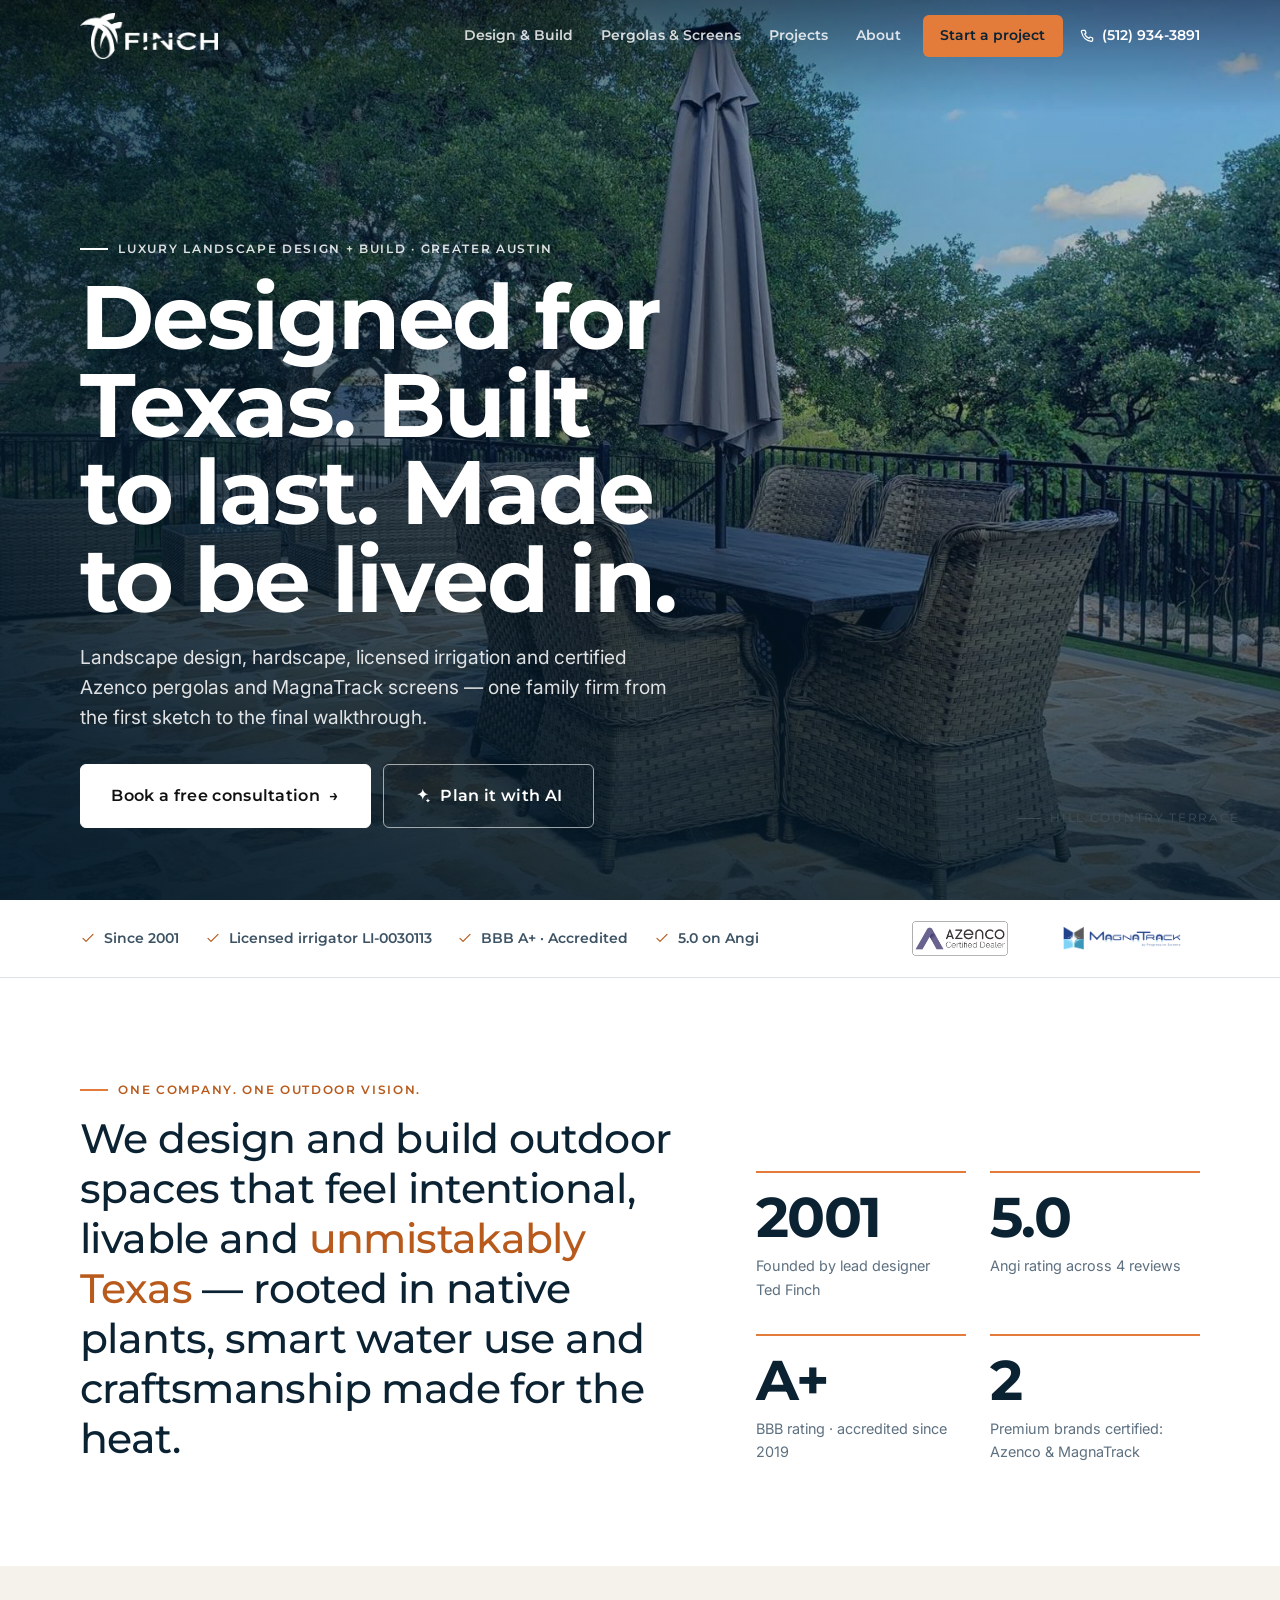
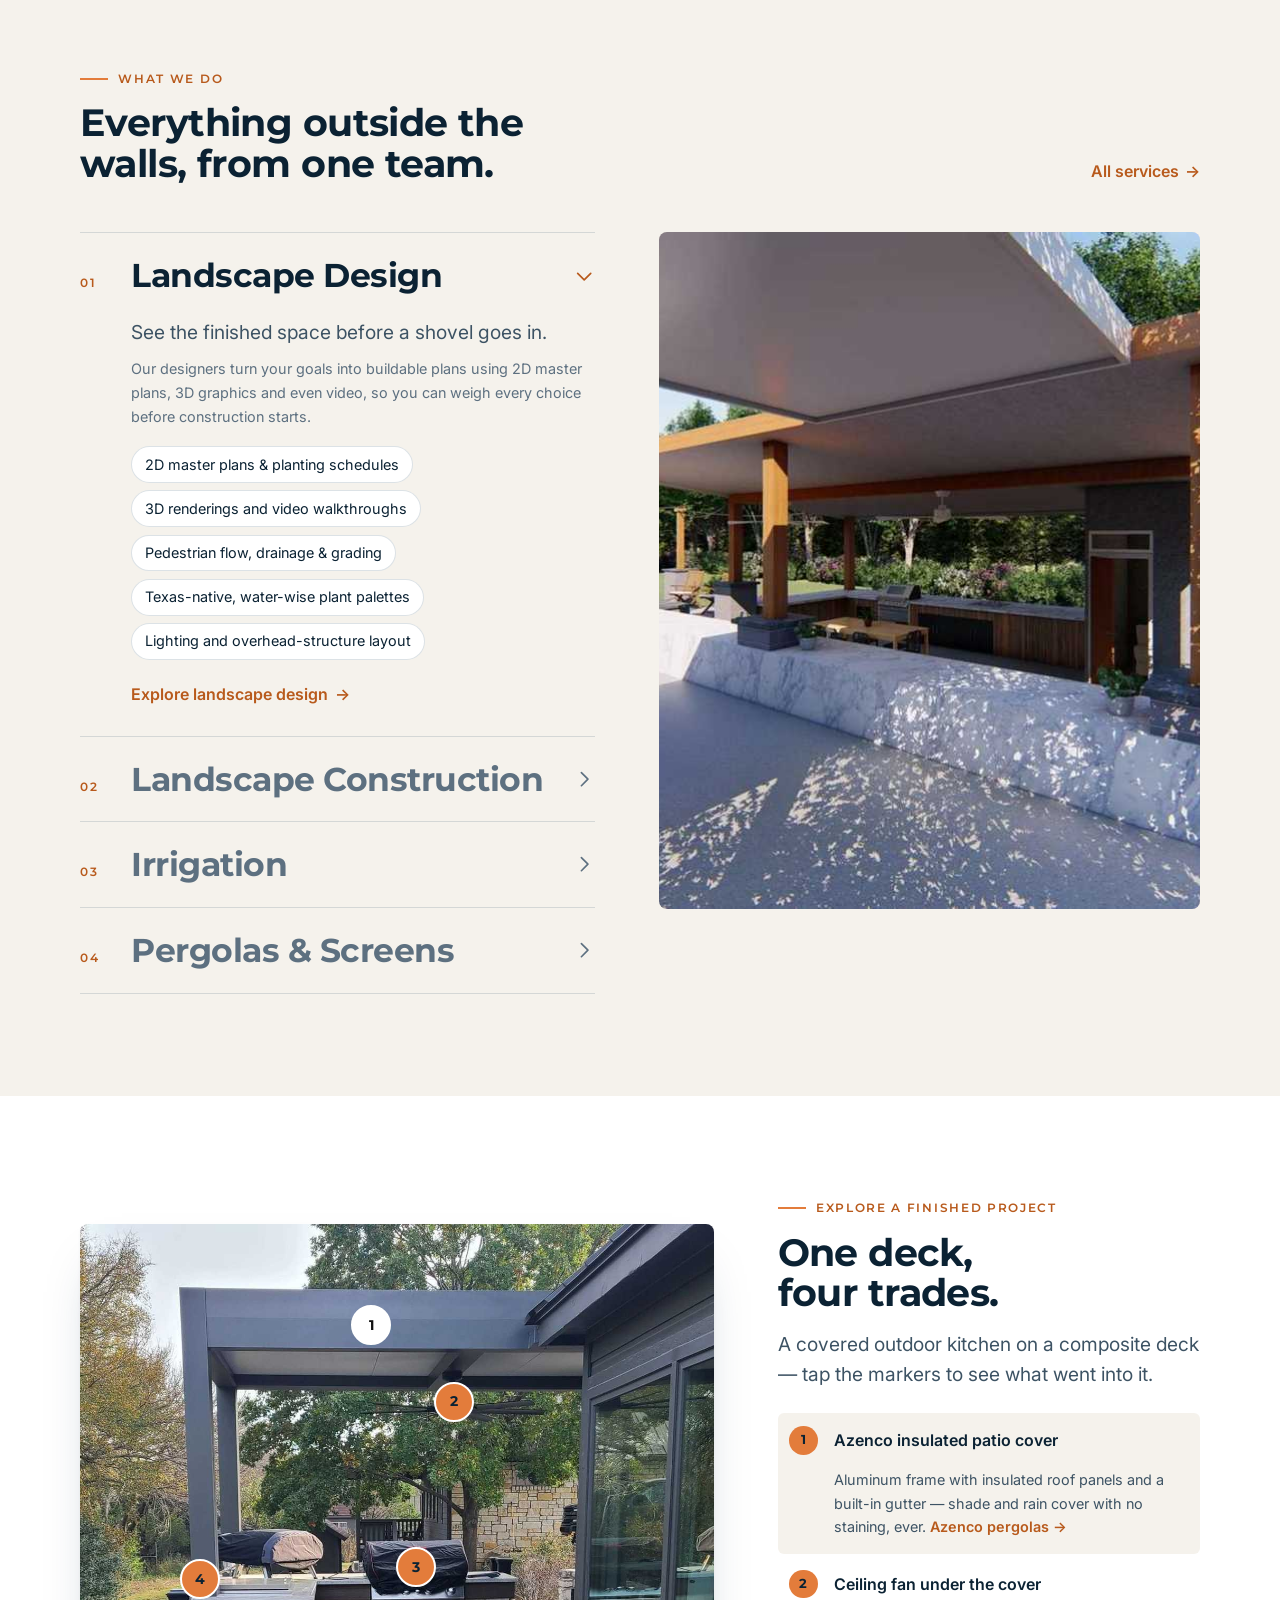
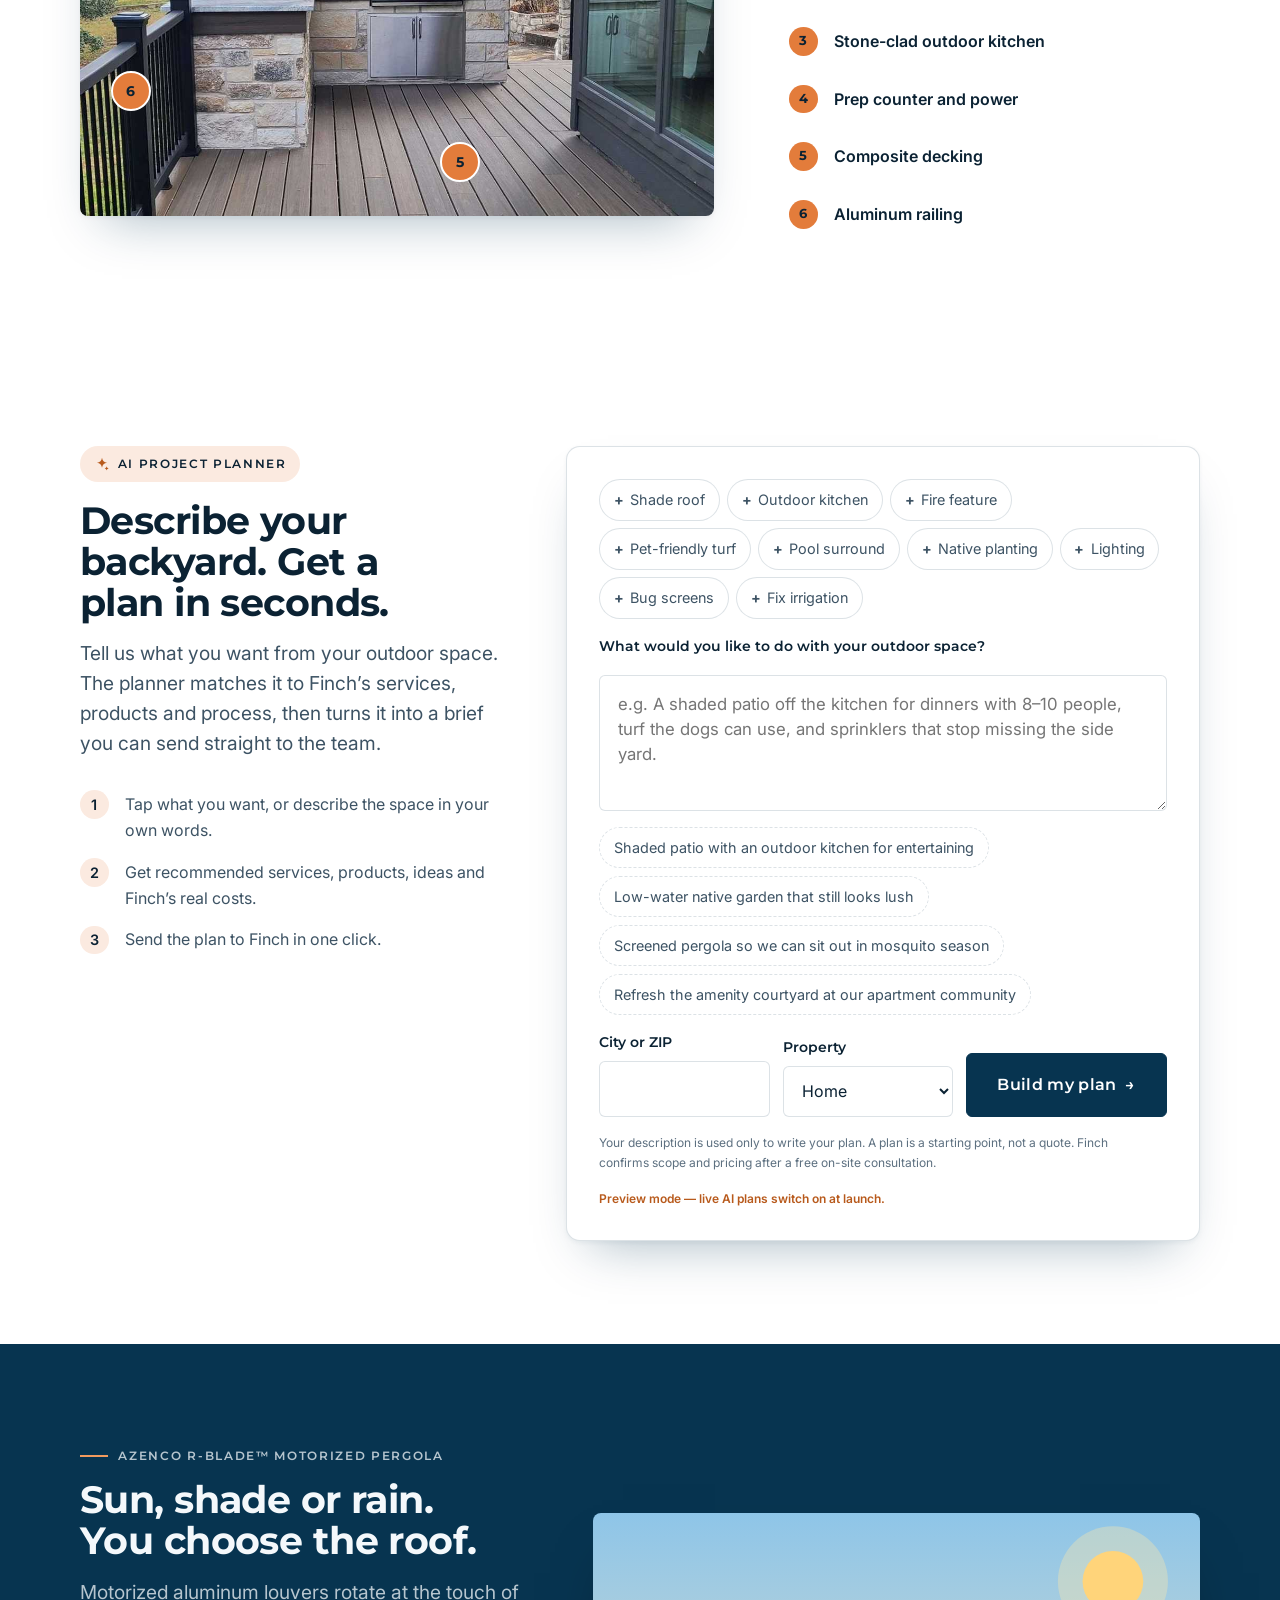
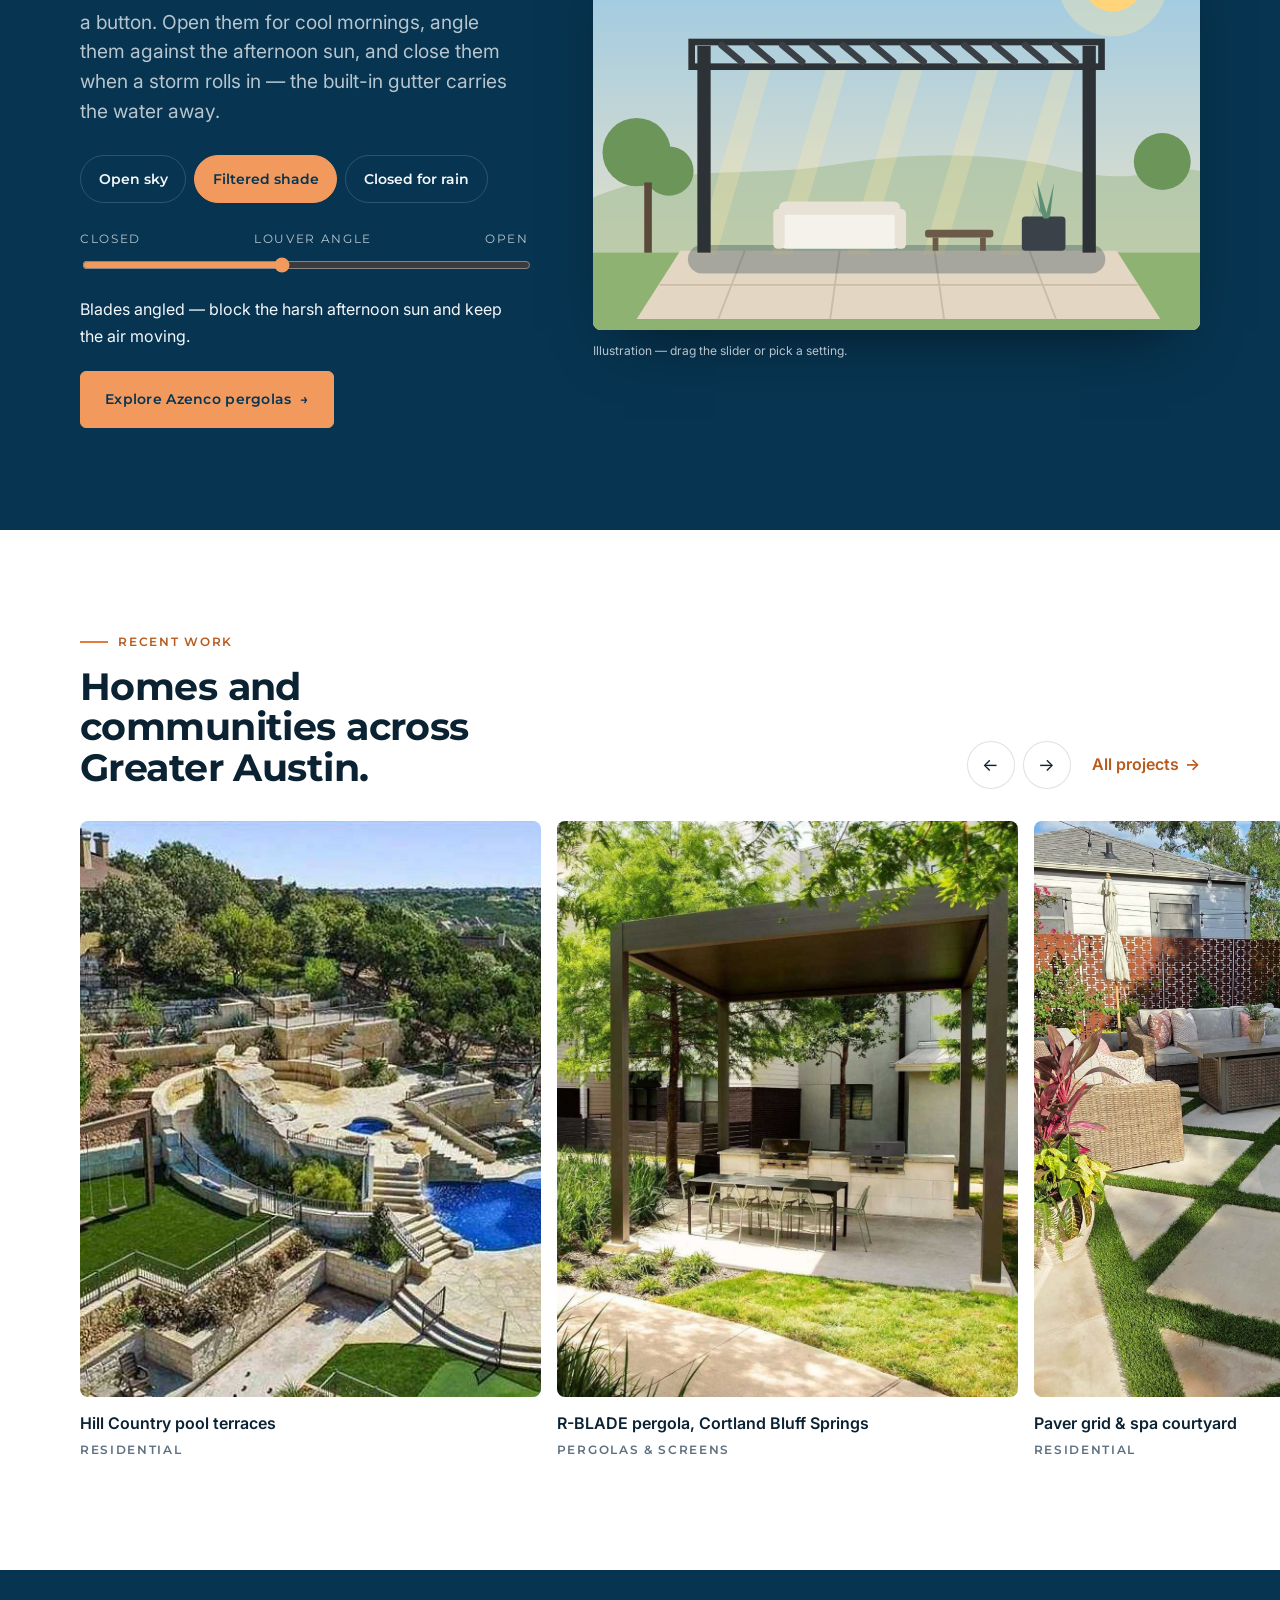
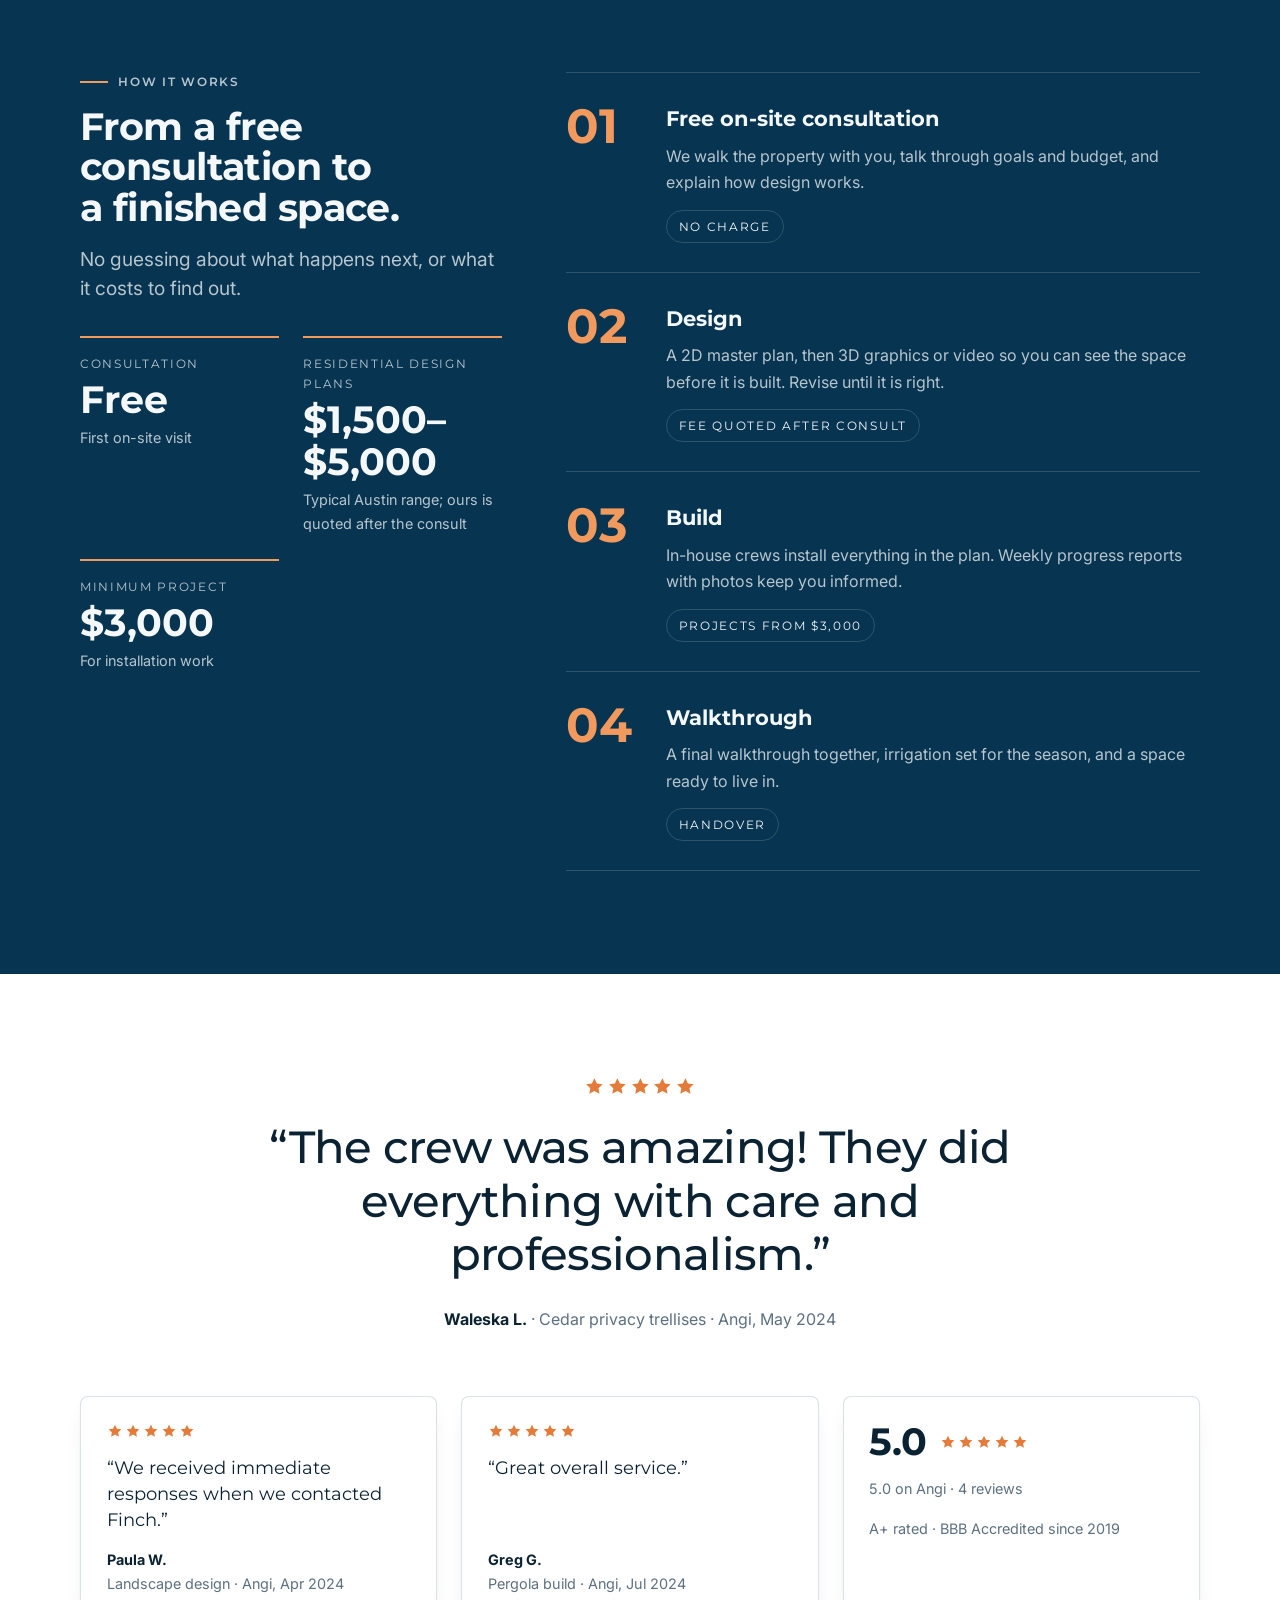
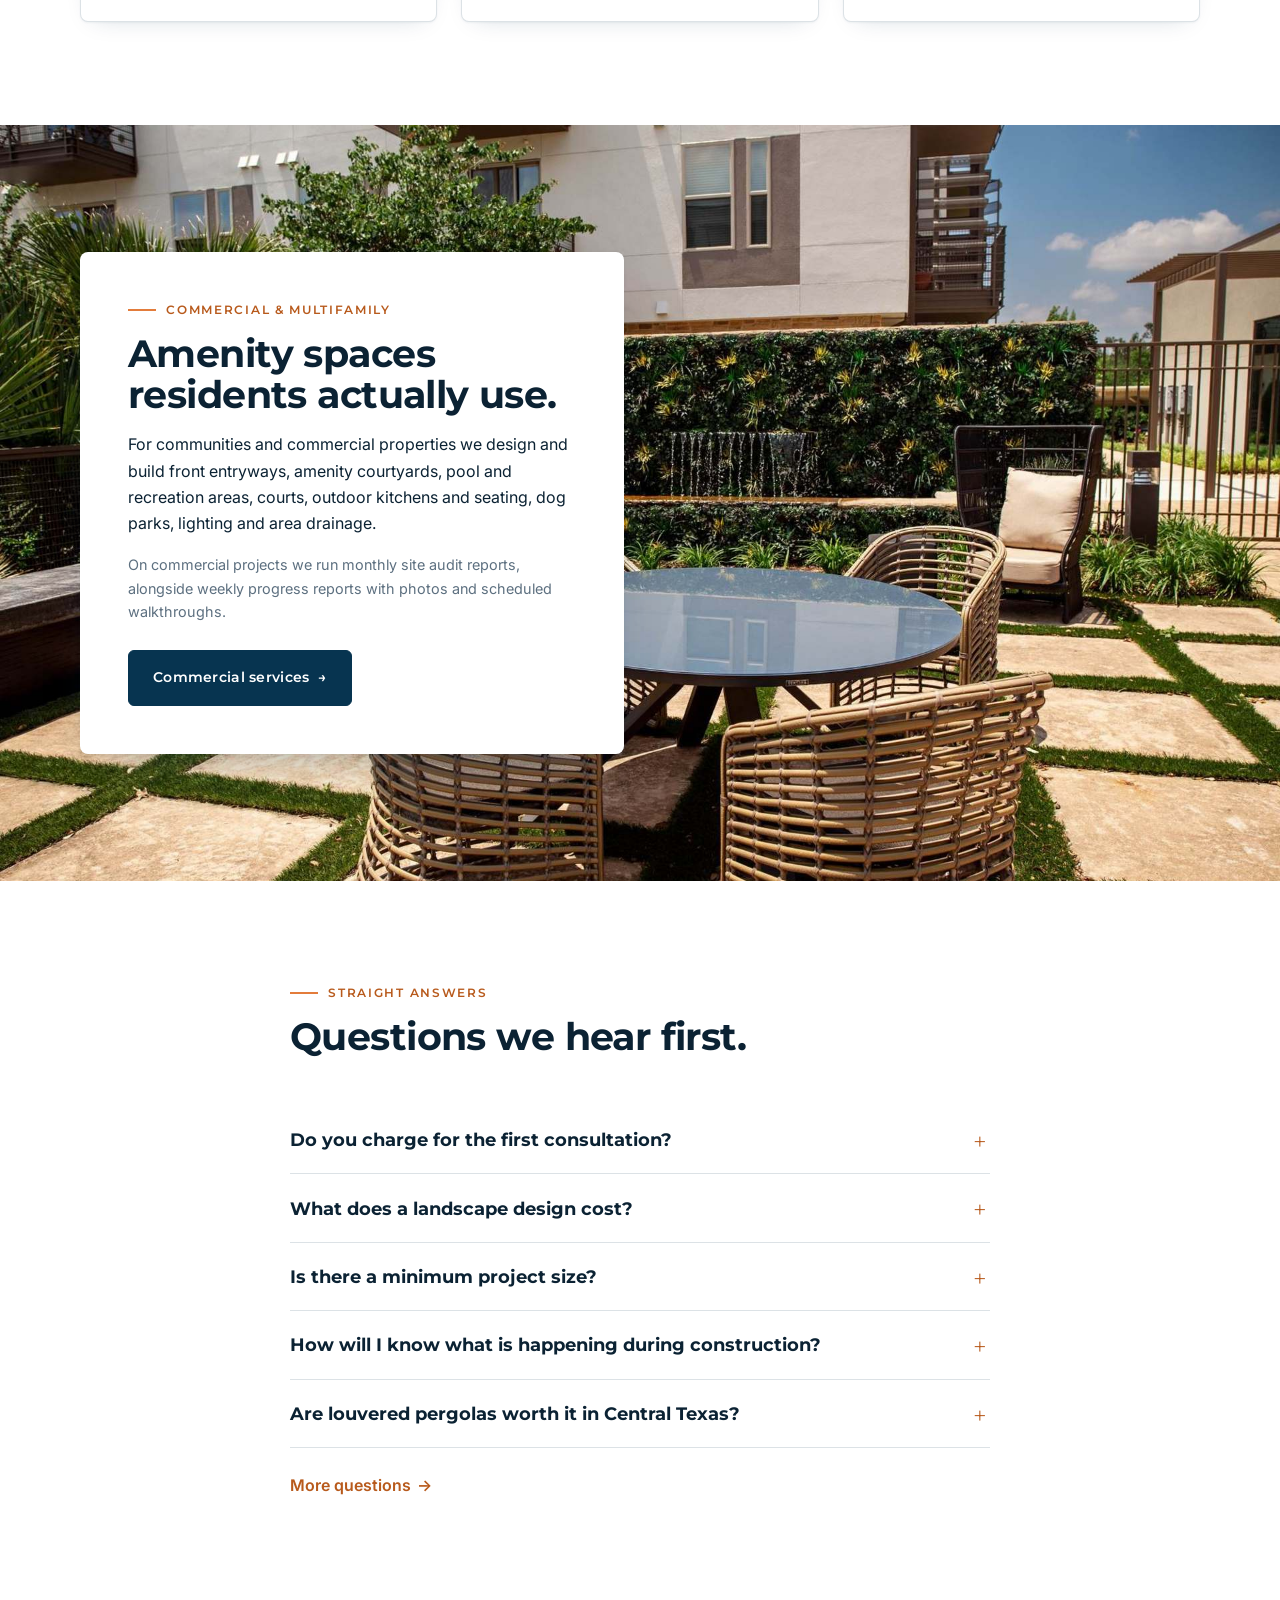
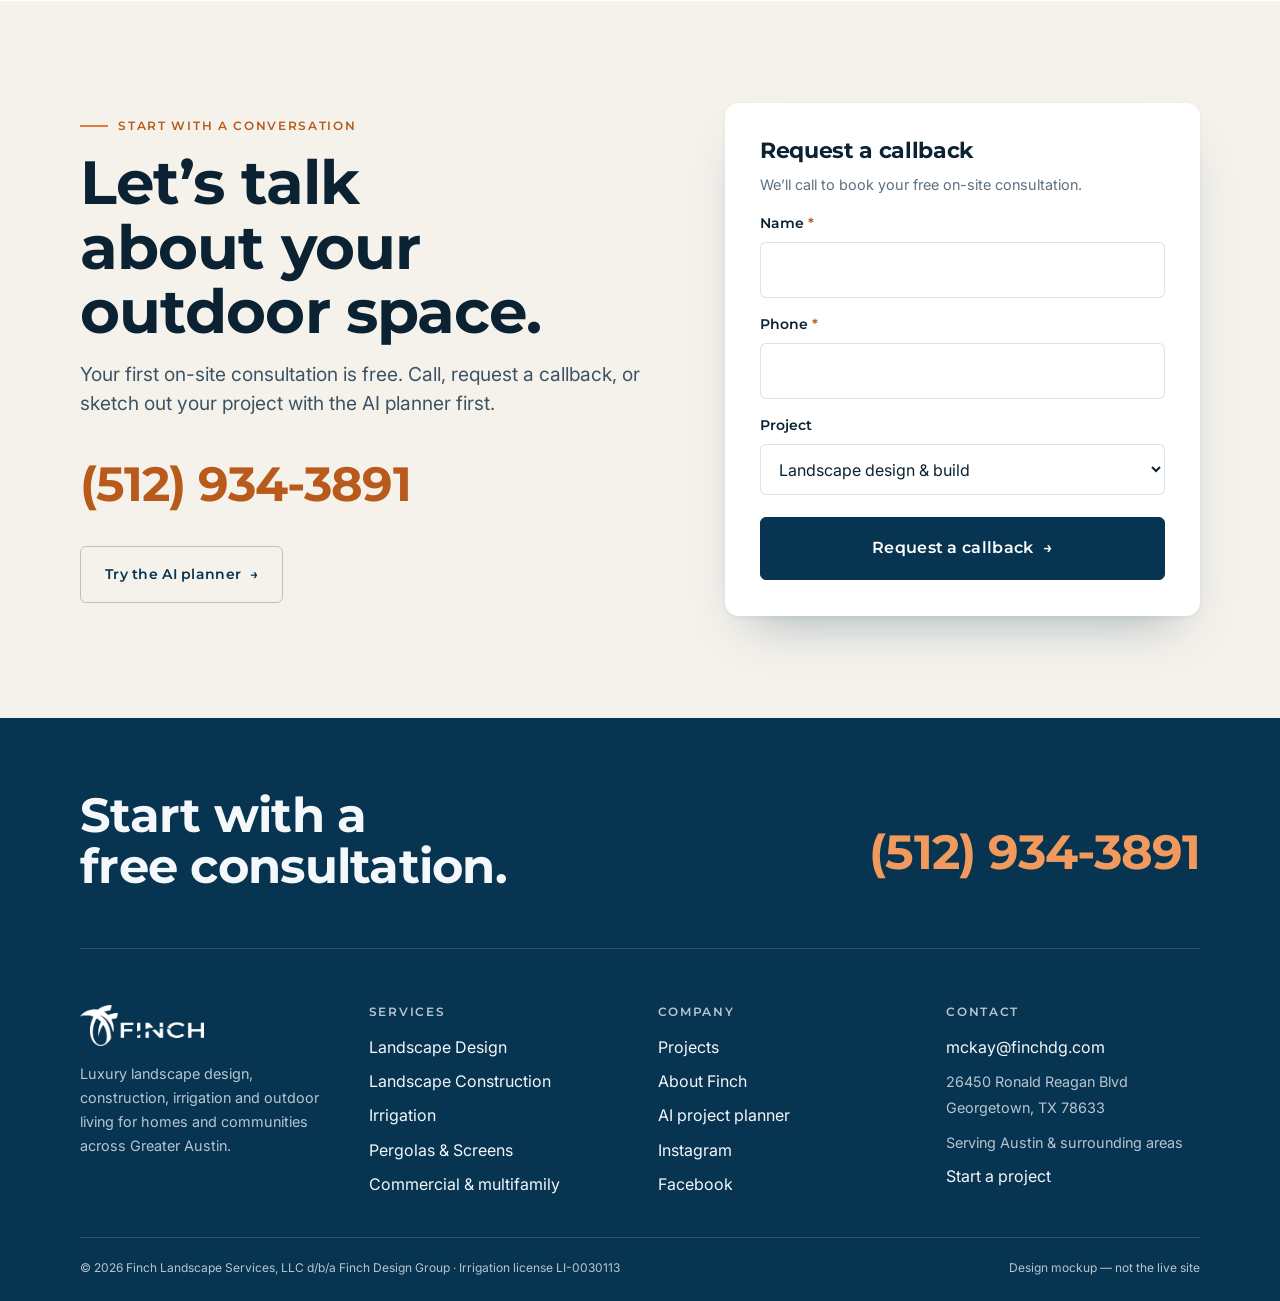
==== commit 4a00df96: "Interactive home page: hero motion clip, project explorer, tap-to-add planner Hero clip made with Hi" ====
--- a/index.html
+++ b/index.html
@@ -66,13 +66,15 @@
     </div></div>
   </header>
 <main id="main">
-<section class="hero hero--cine">
+<section class="hero hero--cine hero--video" data-hero-video>
     <div class="hero__slides">
       <figure class="hero__slide"><img src="assets/img/photos/view-dining.jpg" alt="Flagstone dining terrace with wicker chairs and a patio umbrella overlooking tree-covered hills" fetchpriority="high" decoding="async"><figcaption class="hero__caption">Hill Country terrace</figcaption></figure>
       <figure class="hero__slide"><img src="assets/img/photos/azenco-courtyard-2.jpg" alt="Louvered pergola over a paved seating area in a shaded courtyard garden" loading="lazy" decoding="async"><figcaption class="hero__caption">Azenco pergola courtyard</figcaption></figure>
       <figure class="hero__slide"><img src="assets/img/photos/fire-table-view.jpg" alt="Linear fire table and built-in stone bench on a pale terrace overlooking the Hill Country" loading="lazy" decoding="async"><figcaption class="hero__caption">Fire table with a view</figcaption></figure>
       <figure class="hero__slide"><img src="assets/img/photos/hero-hillside.jpg" alt="Aerial view of terraced hillside landscaping with a blue pool, artificial turf and stone retaining walls" loading="lazy" decoding="async"><figcaption class="hero__caption">Hillside pool terraces</figcaption></figure>
-    </div>
+      <video class="hero__video" src="assets/video/hero-terrace.mp4" poster="assets/img/photos/view-dining.jpg" muted loop playsinline autoplay preload="metadata" aria-hidden="true"></video>
+    </div>
+    <div class="hero__motion"><span class="hero__motion-note">Motion created from a Finch project photo</span><button class="hero__motion-btn" type="button" data-motion-toggle>Pause motion</button></div>
     <div class="wrap hero__inner">
       <p class="eyebrow">Luxury landscape design + build · Greater Austin</p>
       <h1>Designed for Texas. Built to last. Made to be lived in.</h1>
@@ -163,7 +165,7 @@
               <span class="svc-tab__n">04</span><span class="svc-tab__t">Pergolas &amp; Screens</span><svg class="svc-tab__arrow" viewBox="0 0 24 24" fill="none" stroke="currentColor" stroke-width="1.8" stroke-linecap="round" stroke-linejoin="round" aria-hidden="true"><path d="m9 5 7 7-7 7"/></svg>
             </button>
             <div class="svc-tab__body" id="svc-body-outdoor-living">
-              <figure class="ph "><img src="assets/img/photos/azenco-deck-kitchen.jpg" alt="Louvered aluminum roof over a composite deck with a stone outdoor kitchen" loading="lazy" decoding="async"></figure>
+              <figure class="ph "><img src="assets/img/photos/azenco-deck-kitchen.jpg" alt="Aluminum patio cover with a ceiling fan over a composite deck and stone-clad outdoor kitchen" loading="lazy" decoding="async"></figure>
               <p class="lede">Shade, rain cover and bug-free evenings — at the touch of a button.</p>
               <p class="small" style="margin-top:.6rem">As a certified Azenco Outdoor and MagnaTrack dealer and installer, we design luxury pergolas and motorized screens into the landscape rather than bolting them on afterward.</p>
               <ul class="svc-tab__items"><li>Motorized louvered pergolas</li><li>Insulated patio covers &amp; carports</li><li>Cabanas</li><li>Insect, solar &amp; privacy screens</li><li>Smart-home control</li></ul>
@@ -175,8 +177,53 @@
           <figure class="ph" id="svc-img-design"><img src="assets/img/photos/render-pool.jpg" alt="3D rendering of a covered outdoor kitchen and bar beside a pool" loading="lazy" decoding="async"></figure>
           <figure class="ph" id="svc-img-build" hidden><img src="assets/img/photos/view-dining.jpg" alt="Flagstone dining terrace with wicker chairs and a patio umbrella overlooking tree-covered hills" loading="lazy" decoding="async"></figure>
           <figure class="ph" id="svc-img-irrigation" hidden><img src="assets/img/photos/turf-planter.jpg" alt="Artificial turf lawn framed by a composite deck and white raised planters" loading="lazy" decoding="async"></figure>
-          <figure class="ph" id="svc-img-outdoor-living" hidden><img src="assets/img/photos/azenco-deck-kitchen.jpg" alt="Louvered aluminum roof over a composite deck with a stone outdoor kitchen" loading="lazy" decoding="async"></figure>
-        </div>
+          <figure class="ph" id="svc-img-outdoor-living" hidden><img src="assets/img/photos/azenco-deck-kitchen.jpg" alt="Aluminum patio cover with a ceiling fan over a composite deck and stone-clad outdoor kitchen" loading="lazy" decoding="async"></figure>
+        </div>
+      </div>
+    </div>
+  </section>
+
+  <section class="section" id="explore">
+    <div class="wrap explore" data-explore>
+      <figure class="explore__stage">
+        <img src="assets/img/photos/azenco-deck-kitchen.jpg" alt="Aluminum patio cover with a ceiling fan over a composite deck and stone-clad outdoor kitchen" loading="lazy" decoding="async">
+        <button class="spot" type="button" style="left:46%;top:17%" data-spot="0" aria-pressed="true" tabindex="-1" aria-hidden="true">1</button>
+        <button class="spot" type="button" style="left:59%;top:30%" data-spot="1" aria-pressed="false" tabindex="-1" aria-hidden="true">2</button>
+        <button class="spot" type="button" style="left:53%;top:58%" data-spot="2" aria-pressed="false" tabindex="-1" aria-hidden="true">3</button>
+        <button class="spot" type="button" style="left:19%;top:60%" data-spot="3" aria-pressed="false" tabindex="-1" aria-hidden="true">4</button>
+        <button class="spot" type="button" style="left:60%;top:91%" data-spot="4" aria-pressed="false" tabindex="-1" aria-hidden="true">5</button>
+        <button class="spot" type="button" style="left:8%;top:79%" data-spot="5" aria-pressed="false" tabindex="-1" aria-hidden="true">6</button>
+      </figure>
+      <div>
+        <p class="eyebrow">Explore a finished project</p>
+        <h2>One deck, four trades.</h2>
+        <p class="lede" style="margin-top:1rem">A covered outdoor kitchen on a composite deck — tap the markers to see what went into it.</p>
+        <ol class="explore__list">
+          <li class="explore__item" data-active>
+            <button class="explore__btn" type="button" data-spot="0" aria-expanded="true" aria-controls="spot-body-0"><span class="explore__n" aria-hidden="true">1</span><span class="explore__t">Azenco insulated patio cover</span></button>
+            <div class="explore__b" id="spot-body-0">Aluminum frame with insulated roof panels and a built-in gutter — shade and rain cover with no staining, ever. <a href="pergolas-screens.html#azenco">Azenco pergolas <span class="arrow" aria-hidden="true">&rarr;</span></a></div>
+          </li>
+          <li class="explore__item">
+            <button class="explore__btn" type="button" data-spot="1" aria-expanded="false" aria-controls="spot-body-1"><span class="explore__n" aria-hidden="true">2</span><span class="explore__t">Ceiling fan under the cover</span></button>
+            <div class="explore__b" id="spot-body-1">Moving air makes a covered patio usable on still August evenings. <a href="pergolas-screens.html#azenco">Pergolas &amp; screens <span class="arrow" aria-hidden="true">&rarr;</span></a></div>
+          </li>
+          <li class="explore__item">
+            <button class="explore__btn" type="button" data-spot="2" aria-expanded="false" aria-controls="spot-body-2"><span class="explore__n" aria-hidden="true">3</span><span class="explore__t">Stone-clad outdoor kitchen</span></button>
+            <div class="explore__b" id="spot-body-2">A built-in grill and stainless access doors set into a stacked-stone island. <a href="design-build.html#build">Landscape construction <span class="arrow" aria-hidden="true">&rarr;</span></a></div>
+          </li>
+          <li class="explore__item">
+            <button class="explore__btn" type="button" data-spot="3" aria-expanded="false" aria-controls="spot-body-3"><span class="explore__n" aria-hidden="true">4</span><span class="explore__t">Prep counter and power</span></button>
+            <div class="explore__b" id="spot-body-3">Counter space beside the grill, with a weatherproof outlet on the post for appliances. <a href="design-build.html#build">Landscape construction <span class="arrow" aria-hidden="true">&rarr;</span></a></div>
+          </li>
+          <li class="explore__item">
+            <button class="explore__btn" type="button" data-spot="4" aria-expanded="false" aria-controls="spot-body-4"><span class="explore__n" aria-hidden="true">5</span><span class="explore__t">Composite decking</span></button>
+            <div class="explore__b" id="spot-body-4">Boards that hold their color in full Texas sun, with far less upkeep than stained wood. <a href="design-build.html#build">Landscape construction <span class="arrow" aria-hidden="true">&rarr;</span></a></div>
+          </li>
+          <li class="explore__item">
+            <button class="explore__btn" type="button" data-spot="5" aria-expanded="false" aria-controls="spot-body-5"><span class="explore__n" aria-hidden="true">6</span><span class="explore__t">Aluminum railing</span></button>
+            <div class="explore__b" id="spot-body-5">Slim black balusters keep the view to the yard open. <a href="design-build.html#build">Landscape construction <span class="arrow" aria-hidden="true">&rarr;</span></a></div>
+          </li>
+        </ol>
       </div>
     </div>
   </section>
@@ -188,13 +235,24 @@
         <h2>Describe your backyard. Get a plan in seconds.</h2>
         <p class="lede" style="margin-top:1rem">Tell us what you want from your outdoor space. The planner matches it to Finch’s services, products and process, then turns it into a brief you can send straight to the team.</p>
         <ol class="planner__how">
-          <li>Describe the space in your own words.</li>
+          <li>Tap what you want, or describe the space in your own words.</li>
           <li>Get recommended services, products, ideas and Finch’s real costs.</li>
           <li>Send the plan to Finch in one click.</li>
         </ol>
       </div>
       <div>
         <form class="planner__form" id="planner-form" novalidate>
+          <div class="planner__picks" role="group" aria-label="Add project elements">
+            <button class="pick" type="button" data-phrase="a shaded pergola or patio cover" aria-pressed="false">Shade roof</button>
+            <button class="pick" type="button" data-phrase="an outdoor kitchen for entertaining" aria-pressed="false">Outdoor kitchen</button>
+            <button class="pick" type="button" data-phrase="a fire pit or fire table" aria-pressed="false">Fire feature</button>
+            <button class="pick" type="button" data-phrase="artificial turf the dogs can use" aria-pressed="false">Pet-friendly turf</button>
+            <button class="pick" type="button" data-phrase="a refreshed pool deck and surround" aria-pressed="false">Pool surround</button>
+            <button class="pick" type="button" data-phrase="low-water native planting" aria-pressed="false">Native planting</button>
+            <button class="pick" type="button" data-phrase="landscape lighting for evenings" aria-pressed="false">Lighting</button>
+            <button class="pick" type="button" data-phrase="screens to keep mosquitoes out" aria-pressed="false">Bug screens</button>
+            <button class="pick" type="button" data-phrase="sprinklers that stop missing spots" aria-pressed="false">Fix irrigation</button>
+          </div>
           <label for="planner-input">What would you like to do with your outdoor space?</label>
           <textarea class="planner__input" id="planner-input" name="description" required maxlength="1200" placeholder="e.g. A shaded patio off the kitchen for dinners with 8–10 people, turf the dogs can use, and sprinklers that stop missing the side yard."></textarea>
           <div class="planner__chips" role="group" aria-label="Example projects">
@@ -214,7 +272,7 @@
         <div class="planner__out" id="planner-out" aria-live="polite" hidden></div>
       </div>
     </div>
-    <script type="application/json" id="planner-data">{"services":{"design":{"name":"Landscape design","inline":"landscape design","href":"design-build.html#design"},"build":{"name":"Landscape construction","inline":"landscape construction","href":"design-build.html#build"},"irrigation":{"name":"Irrigation","inline":"irrigation","href":"design-build.html#irrigation"},"pergolas":{"name":"Azenco pergolas","inline":"an Azenco pergola","href":"pergolas-screens.html#azenco"},"screens":{"name":"MagnaTrack screens","inline":"MagnaTrack screens","href":"pergolas-screens.html#magnatrack"},"commercial":{"name":"Commercial & multifamily","inline":"commercial and multifamily expertise","href":"design-build.html#commercial"}},"interestFor":{"design":"Landscape design","build":"Patio & hardscape","irrigation":"Irrigation","pergolas":"Azenco pergola","screens":"MagnaTrack screens"},"tags":{"shade":{"keywords":["shade","pergola","cover","sun","hot","heat","rain","louver","roof"],"services":["pergolas"],"why":"Adjustable shade and rain cover over the space you use most.","products":[{"name":"R-BLADE™","why":"Motorized louvers you can open, angle or close as the weather changes."}],"ideas":["Position the pergola to block the west-facing afternoon sun, when Texas patios are hottest."],"questions":["Which direction does the patio face, and when do you use it most?"]},"carport":{"keywords":["carport","parking","driveway"],"services":["pergolas"],"why":"A covered, finished structure for vehicles.","products":[{"name":"R-CAR™","why":"An insulated aluminum carport with a built-in gutter."}],"ideas":["Match the carport’s powder-coat color to your home’s trim so it reads as architecture."],"questions":["How many vehicles should the carport cover?"]},"cabana":{"keywords":["cabana","poolside","lounge"],"services":["pergolas"],"why":"A private, shaded retreat by the water.","products":[{"name":"K-BANA™","why":"A manual louvered cabana with privacy panels and no electrical work."}],"ideas":["Set cabanas on a raised composite deck so the lounge zone feels separate from the pool traffic."],"questions":["How many people should each cabana seat?"]},"bugs":{"keywords":["bug","mosquito","insect","screen","wind"],"services":["screens"],"why":"Usable evenings without mosquitoes.","products":[{"name":"Insect screens","why":"Motorized screens that drop into a magnetic track — no zippers to snag."}],"ideas":["Pair motorized screens with a louvered roof so the patio becomes a true outdoor room."],"questions":["How many openings would need screens?"]},"privacy":{"keywords":["privacy","neighbor","neighbors","fence","block the view"],"services":["screens","build"],"why":"Privacy that looks designed, not added on.","products":[{"name":"Vinyl screens","why":"Clear panels for wind, or blackout panels for privacy on demand."}],"ideas":["Cedar trellises planted with vines, built in the Finch shop, make privacy that softens over time."],"questions":["Which sightline bothers you most?"]},"kitchen":{"keywords":["kitchen","grill","bbq","cook","entertain","dinner","fire pit","firepit","fireplace","fire"],"services":["build"],"why":"An outdoor kitchen and gathering space built for entertaining.","products":[],"ideas":["Keep the outdoor kitchen close to the back door to shorten trips, with a bar-height counter so the cook faces guests.","Anchor a seating area with a fire feature for cooler evenings."],"questions":["Do you need gas, power and water run to the kitchen?"]},"hardscape":{"keywords":["patio","paver","flagstone","stone","wall","retaining","walkway","path","steps","slope","hill"],"services":["design","build"],"why":"Hardscape that handles grade, drainage and daily use.","products":[],"ideas":["Use retaining and seat walls on sloped lots to create level terraces that double as seating."],"questions":["Is the yard sloped, and does water collect anywhere after rain?"]},"deck":{"keywords":["deck","composite","cedar"],"services":["build"],"why":"A deck built for Texas sun and use.","products":[],"ideas":["Composite decking keeps its color in full sun with far less upkeep than stained wood."],"questions":["Is there an existing deck to remove?"]},"turf":{"keywords":["turf","dog","dogs","pet","putting","golf","kids","play"],"services":["build"],"why":"Durable green space for pets, kids or practice.","products":[],"ideas":["Pet-friendly artificial turf with a flush paver border stays clean and green through August.","A backyard putting green can share the same turf installation."],"questions":["Who will use the turf area most — pets, kids or golfers?"]},"water":{"keywords":["pool","spa","hot tub","water feature","fountain","waterfall"],"services":["design","build"],"why":"Surrounds and water features designed around the pool.","products":[],"ideas":["Frame the pool with cool-to-touch pavers and shaded seating so the area works in midsummer."],"questions":["Is the pool staying as it is, or part of the redesign?"]},"irrigation":{"keywords":["sprinkler","irrigation","water bill","drip","brown","dead","watering","dry spot"],"services":["irrigation"],"why":"Water in the right place, with less waste.","products":[],"ideas":["Separate drip zones for beds from spray zones for turf so each gets only the water it needs."],"questions":["Do you have an existing system, and where does it fall short?"]},"native":{"keywords":["native","drought","xeriscape","low water","low-water","garden","plants","planting","beds","trees","low maintenance","lush"],"services":["design","irrigation"],"why":"A water-wise planting plan that thrives in Texas heat.","products":[],"ideas":["Layer Texas-native and adapted plants in drifts so the garden looks lush while using far less water."],"questions":["How much time do you want to spend maintaining the garden?"]},"lighting":{"keywords":["light","lighting","night","evening","dark"],"services":["build"],"why":"Landscape lighting for safety and atmosphere after dark.","products":[],"ideas":["Light paths, steps and feature trees so the space is safe and inviting at night."],"questions":["Where do you walk or gather after dark?"]},"commercial":{"keywords":["commercial","apartment","multifamily","hoa","community","amenity","office","residents","tenants","property manager"],"services":["commercial","design"],"why":"Amenity spaces residents actually use.","products":[],"ideas":["Zone the courtyard into grill, lounge and shade areas so residents use it at different times of day."],"questions":["How many residents or units does the space serve?"]}},"defaultQuestions":["How do you want to use the space day to day, and who will use it?","Are there HOA or city requirements we should plan around?","What timeline are you working toward?"],"budgetNote":"Your first on-site consultation is free. Residential design plans in the Austin area typically run $1,500–$5,000, and installation projects start at $3,000. Finch quotes exact numbers after walking the property.","disclaimer":"A plan is a starting point, not a quote. Finch confirms scope and pricing after a free on-site consultation.","nextSteps":["Free on-site consultation: We walk the property with you, talk through goals and budget, and explain how design works.","Design: A 2D master plan, then 3D graphics or video so you can see the space before it is built. Revise until it is right.","Build: In-house crews install everything in the plan. Weekly progress reports with photos keep you informed.","Walkthrough: A final walkthrough together, irrigation set for the season, and a space ready to live in."]}</script>
+    <script type="application/json" id="planner-data">{"services":{"design":{"name":"Landscape design","inline":"landscape design","href":"design-build.html#design"},"build":{"name":"Landscape construction","inline":"landscape construction","href":"design-build.html#build"},"irrigation":{"name":"Irrigation","inline":"irrigation","href":"design-build.html#irrigation"},"pergolas":{"name":"Azenco pergolas","inline":"an Azenco pergola","href":"pergolas-screens.html#azenco"},"screens":{"name":"MagnaTrack screens","inline":"MagnaTrack screens","href":"pergolas-screens.html#magnatrack"},"commercial":{"name":"Commercial & multifamily","inline":"commercial and multifamily expertise","href":"design-build.html#commercial"}},"interestFor":{"design":"Landscape design","build":"Patio & hardscape","irrigation":"Irrigation","pergolas":"Azenco pergola","screens":"MagnaTrack screens"},"tags":{"shade":{"keywords":["shade","pergola","cover","sun","hot","heat","rain","louver","roof"],"services":["pergolas"],"why":"Adjustable shade and rain cover over the space you use most.","products":[{"name":"R-BLADE™","why":"Motorized louvers you can open, angle or close as the weather changes."}],"ideas":["Position the pergola to block the west-facing afternoon sun, when Texas patios are hottest."],"questions":["Which direction does the patio face, and when do you use it most?"]},"carport":{"keywords":["carport","parking","driveway"],"services":["pergolas"],"why":"A covered, finished structure for vehicles.","products":[{"name":"R-CAR™","why":"An insulated aluminum carport with a built-in gutter."}],"ideas":["Match the carport’s powder-coat color to your home’s trim so it reads as architecture."],"questions":["How many vehicles should the carport cover?"]},"cabana":{"keywords":["cabana","poolside","lounge"],"services":["pergolas"],"why":"A private, shaded retreat by the water.","products":[{"name":"K-BANA™","why":"A manual louvered cabana with privacy panels and no electrical work."}],"ideas":["Set cabanas on a raised composite deck so the lounge zone feels separate from the pool traffic."],"questions":["How many people should each cabana seat?"]},"bugs":{"keywords":["bug","mosquito","insect","screen","wind"],"services":["screens"],"why":"Usable evenings without mosquitoes.","products":[{"name":"Insect screens","why":"Motorized screens that drop into a magnetic track — no zippers to snag."}],"ideas":["Pair motorized screens with a louvered roof so the patio becomes a true outdoor room."],"questions":["How many openings would need screens?"]},"privacy":{"keywords":["privacy","neighbor","neighbors","block the view"],"services":["screens","build"],"why":"Privacy that looks designed, not added on.","products":[{"name":"Vinyl screens","why":"Clear panels for wind, or blackout panels for privacy on demand."}],"ideas":["Cedar trellises planted with vines, built in the Finch shop, make privacy that softens over time."],"questions":["Which sightline bothers you most?"]},"kitchen":{"keywords":["kitchen","grill","bbq","cook","entertain","dinner","fire pit","firepit","fireplace","fire"],"services":["build"],"why":"An outdoor kitchen and gathering space built for entertaining.","products":[],"ideas":["Keep the outdoor kitchen close to the back door to shorten trips, with a bar-height counter so the cook faces guests.","Anchor a seating area with a fire feature for cooler evenings."],"questions":["Do you need gas, power and water run to the kitchen?"]},"hardscape":{"keywords":["patio","paver","flagstone","stone","wall","retaining","walkway","path","steps","slope","hill"],"services":["design","build"],"why":"Hardscape that handles grade, drainage and daily use.","products":[],"ideas":["Use retaining and seat walls on sloped lots to create level terraces that double as seating."],"questions":["Is the yard sloped, and does water collect anywhere after rain?"]},"deck":{"keywords":["deck","composite","cedar"],"services":["build"],"why":"A deck built for Texas sun and use.","products":[],"ideas":["Composite decking keeps its color in full sun with far less upkeep than stained wood."],"questions":["Is there an existing deck to remove?"]},"turf":{"keywords":["turf","dog","dogs","pet","putting","golf","kids","play"],"services":["build"],"why":"Durable green space for pets, kids or practice.","products":[],"ideas":["Pet-friendly artificial turf with a flush paver border stays clean and green through August.","A backyard putting green can share the same turf installation."],"questions":["Who will use the turf area most — pets, kids or golfers?"]},"water":{"keywords":["pool","spa","hot tub","water feature","fountain","waterfall"],"services":["design","build"],"why":"Surrounds and water features designed around the pool.","products":[],"ideas":["Frame the pool with cool-to-touch pavers and shaded seating so the area works in midsummer."],"questions":["Is the pool staying as it is, or part of the redesign?"]},"irrigation":{"keywords":["sprinkler","irrigation","water bill","drip","brown","dead","watering","dry spot"],"services":["irrigation"],"why":"Water in the right place, with less waste.","products":[],"ideas":["Separate drip zones for beds from spray zones for turf so each gets only the water it needs."],"questions":["Do you have an existing system, and where does it fall short?"]},"native":{"keywords":["native","drought","xeriscape","low water","low-water","garden","plants","planting","beds","trees","low maintenance","lush"],"services":["design","irrigation"],"why":"A water-wise planting plan that thrives in Texas heat.","products":[],"ideas":["Layer Texas-native and adapted plants in drifts so the garden looks lush while using far less water."],"questions":["How much time do you want to spend maintaining the garden?"]},"lighting":{"keywords":["light","lighting","night","evening","dark"],"services":["build"],"why":"Landscape lighting for safety and atmosphere after dark.","products":[],"ideas":["Light paths, steps and feature trees so the space is safe and inviting at night."],"questions":["Where do you walk or gather after dark?"]},"commercial":{"keywords":["commercial","apartment","multifamily","hoa","community","amenity","office","residents","tenants","property manager"],"services":["commercial","design"],"why":"Amenity spaces residents actually use.","products":[],"ideas":["Zone the courtyard into grill, lounge and shade areas so residents use it at different times of day."],"questions":["How many residents or units does the space serve?"]}},"defaultQuestions":["How do you want to use the space day to day, and who will use it?","Are there HOA or city requirements we should plan around?","What timeline are you working toward?"],"budgetNote":"Your first on-site consultation is free. Residential design plans in the Austin area typically run $1,500–$5,000, and installation projects start at $3,000. Finch quotes exact numbers after walking the property.","disclaimer":"A plan is a starting point, not a quote. Finch confirms scope and pricing after a free on-site consultation.","nextSteps":["Free on-site consultation: We walk the property with you, talk through goals and budget, and explain how design works.","Design: A 2D master plan, then 3D graphics or video so you can see the space before it is built. Revise until it is right.","Build: In-house crews install everything in the plan. Weekly progress reports with photos keep you informed.","Walkthrough: A final walkthrough together, irrigation set for the season, and a space ready to live in."]}</script>
   </section>
 
   <section class="section section--band" id="louver">
--- a/assets/css/sections.css
+++ b/assets/css/sections.css
@@ -10,6 +10,47 @@
   --ai-bg: color-mix(in srgb, var(--accent) 16%, var(--surface));
   --ai-fg: var(--ink);
 }
+
+/* --- Hero motion clip ------------------------------------------------------- */
+.hero__video { position: absolute; inset: 0; width: 100%; height: 100%; object-fit: cover; }
+.hero--video .hero__slide, .hero--video .hero__slide img { animation: none; }
+.hero--video .hero__slide:not(:first-child), .hero--video .hero__caption { display: none; }
+.hero__motion { position: absolute; right: clamp(1.1rem, 4vw, 2.5rem); bottom: clamp(1.4rem, 4vw, 2.5rem); z-index: 2; display: flex; align-items: center; gap: .75rem; }
+.hero__motion-note { color: rgba(255,255,255,.78); font-family: var(--font-label); font-size: var(--t-micro); letter-spacing: var(--tracking-label); text-transform: uppercase; display: none; }
+@media (min-width: 1100px) { .hero__motion-note { display: block; } }
+.hero__motion-btn { display: inline-flex; align-items: center; gap: .5rem; padding: .55rem .9rem; border-radius: 999px; border: 1px solid rgba(255,255,255,.4); background: rgba(0,0,0,.35); color: #fff; font: var(--weight-strong) var(--t-micro)/1 var(--font-label); letter-spacing: var(--tracking-label); text-transform: uppercase; cursor: pointer; backdrop-filter: blur(6px); }
+.hero__motion-btn:hover { background: rgba(0,0,0,.55); }
+@media (max-width: 979px) { .hero__motion { bottom: auto; top: 5.6rem; } }
+
+/* --- Explore a finished project (photo markers) ----------------------------- */
+.explore { display: grid; gap: clamp(2rem, 5vw, 4rem); align-items: center; }
+@media (min-width: 960px) { .explore { grid-template-columns: 1.2fr .8fr; } }
+.explore__stage { position: relative; margin: 0; border-radius: var(--radius-img); overflow: hidden; box-shadow: var(--shadow-l); }
+.explore__stage img { width: 100%; height: auto; display: block; }
+.spot { position: absolute; transform: translate(-50%, -50%); width: 2.5rem; height: 2.5rem; border-radius: 50%; border: 2px solid #fff; background: var(--accent); color: var(--accent-ink); font: 700 .9rem/1 var(--font-label); display: grid; place-items: center; cursor: pointer; animation: spotPulse 2.4s ease-out infinite; }
+.spot:hover, .spot[aria-pressed="true"] { background: #fff; color: #111; }
+.spot:focus-visible { outline: 3px solid #fff; outline-offset: 3px; }
+@keyframes spotPulse { 0% { box-shadow: 0 0 0 0 rgba(255,255,255,.6); } 70%, 100% { box-shadow: 0 0 0 14px rgba(255,255,255,0); } }
+@media (prefers-reduced-motion: reduce) { .spot { animation: none; } }
+.explore__list { list-style: none; padding: 0; margin: 1.5rem 0 0; display: grid; gap: .2rem; }
+.explore__item { border-radius: var(--radius-sm); }
+.explore__item[data-active] { background: var(--bg-2); }
+.explore__btn { all: unset; box-sizing: border-box; width: 100%; display: grid; grid-template-columns: 2rem 1fr; align-items: center; gap: .85rem; padding: .8rem .7rem; border-radius: var(--radius-sm); cursor: pointer; }
+.explore__btn:hover .explore__t { text-decoration: underline; text-underline-offset: 3px; }
+.explore__btn:focus-visible { outline: 2px solid var(--focus); outline-offset: 2px; }
+.explore__n { width: 1.8rem; height: 1.8rem; border-radius: 50%; background: var(--accent); color: var(--accent-ink); display: grid; place-items: center; font: 700 .8rem/1 var(--font-label); }
+.explore__t { font-weight: var(--weight-strong); }
+.explore__b { padding: 0 .7rem .9rem 3.55rem; color: var(--ink-2); font-size: var(--t-small); }
+.explore__b a { color: var(--accent-text); font-weight: var(--weight-strong); text-decoration: none; white-space: nowrap; }
+.js .explore__item:not([data-active]) .explore__b { display: none; }
+
+/* --- Planner: tap-to-add project elements ---------------------------------- */
+.planner__picks { display: flex; flex-wrap: wrap; gap: .45rem; }
+.pick { display: inline-flex; align-items: center; gap: .4rem; padding: .5rem .85rem; border-radius: 999px; border: 1px solid var(--line); background: var(--bg); color: var(--ink-2); font-size: var(--t-small); cursor: pointer; }
+.pick::before { content: '+'; font-weight: 700; }
+.pick:hover { color: var(--ink); border-color: var(--ink-3); }
+.pick[aria-pressed="true"] { background: var(--btn-bg); color: var(--btn-fg); border-color: var(--btn-bg); }
+.pick[aria-pressed="true"]::before { content: '✓'; }
 
 /* --- Breadcrumbs ----------------------------------------------------------- */
 .crumbs ol { list-style: none; margin: 0 0 1.1rem; padding: 0; display: flex; flex-wrap: wrap; gap: .3rem .5rem; font-family: var(--font-label); font-size: var(--t-micro); letter-spacing: var(--tracking-label); text-transform: uppercase; }
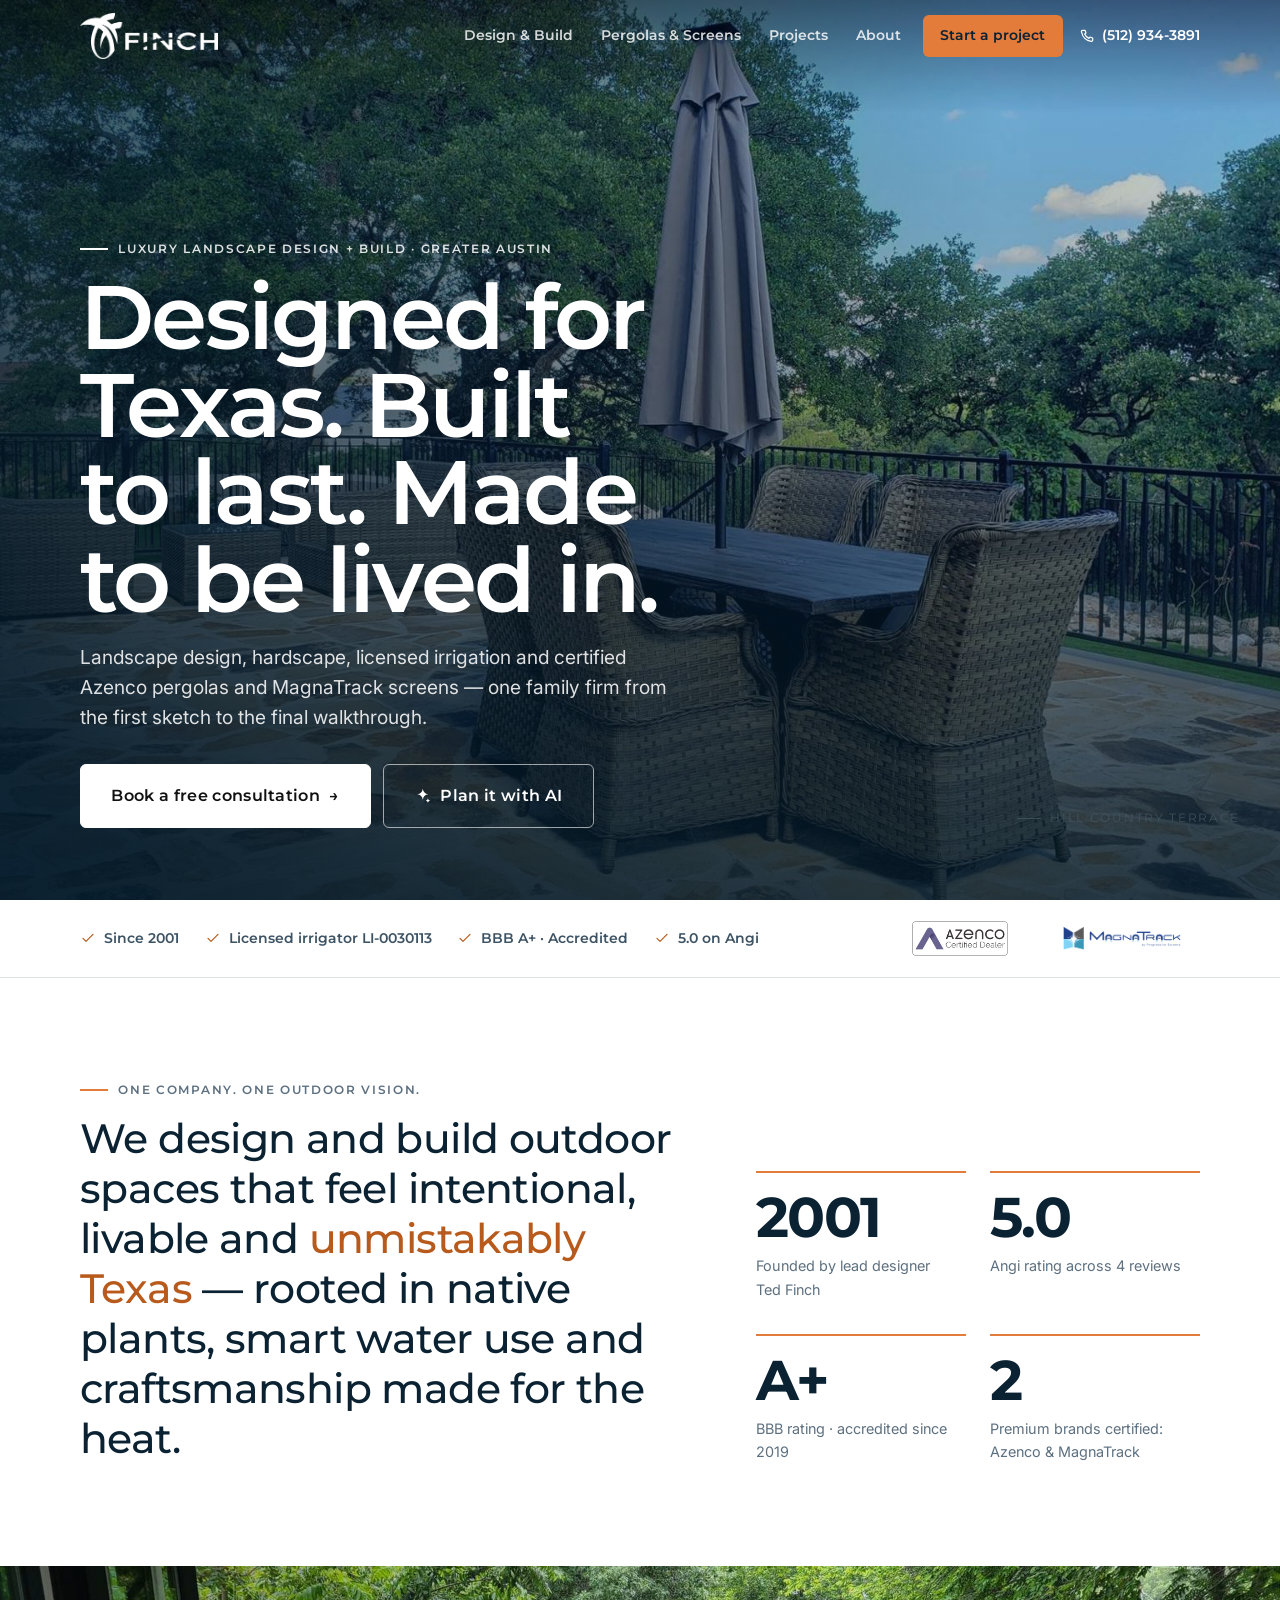
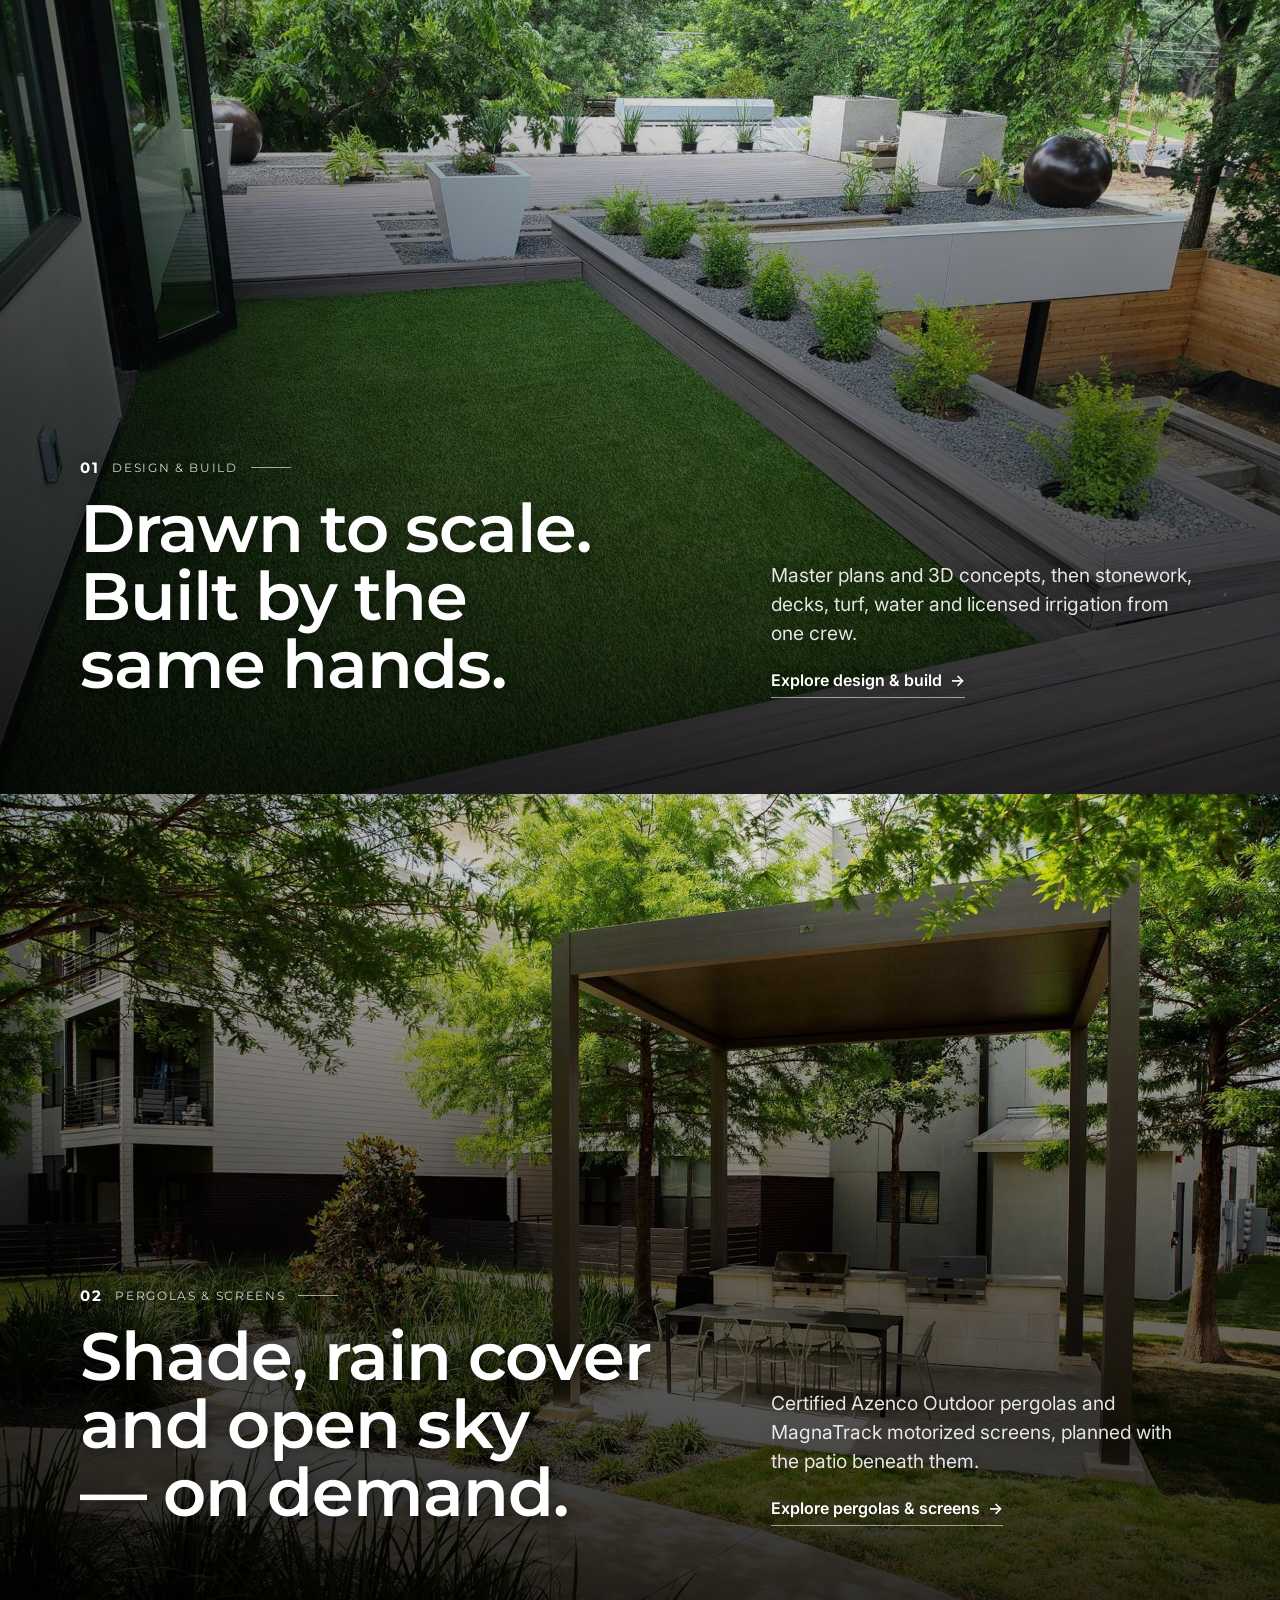
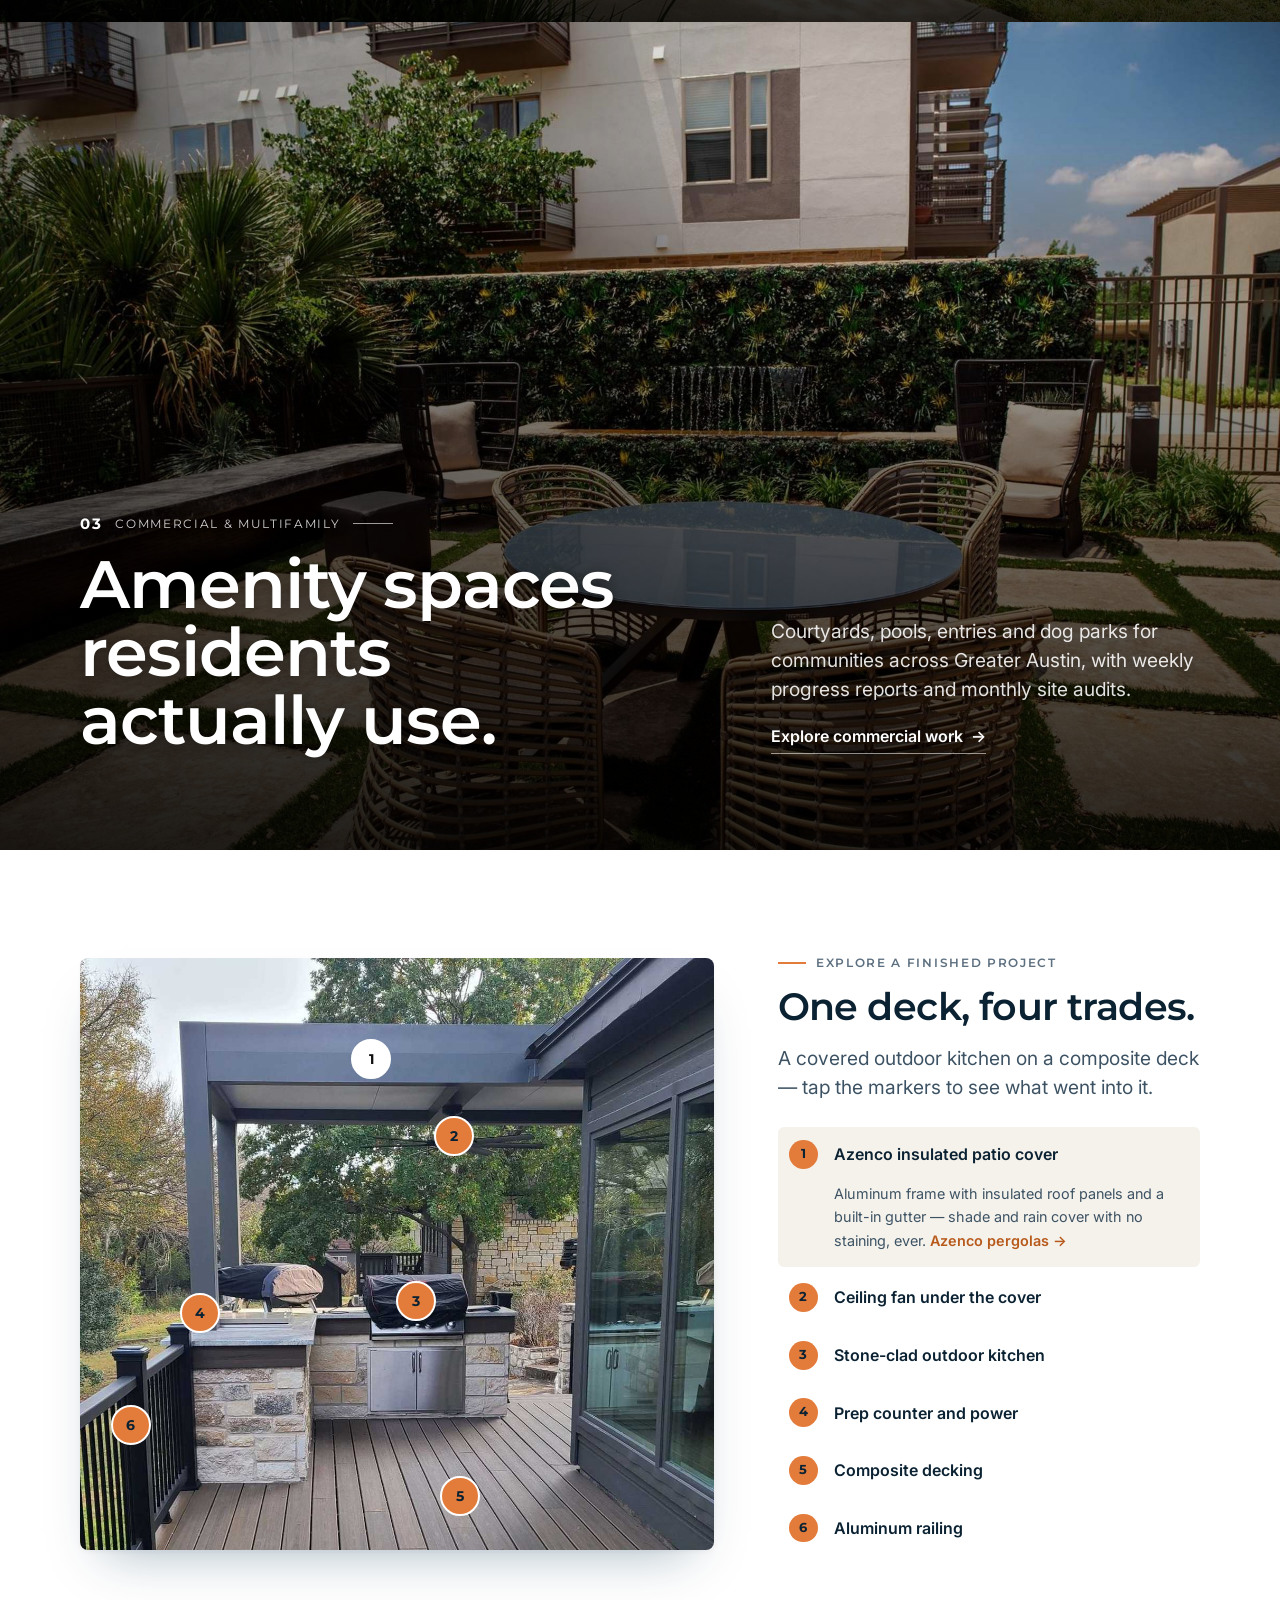
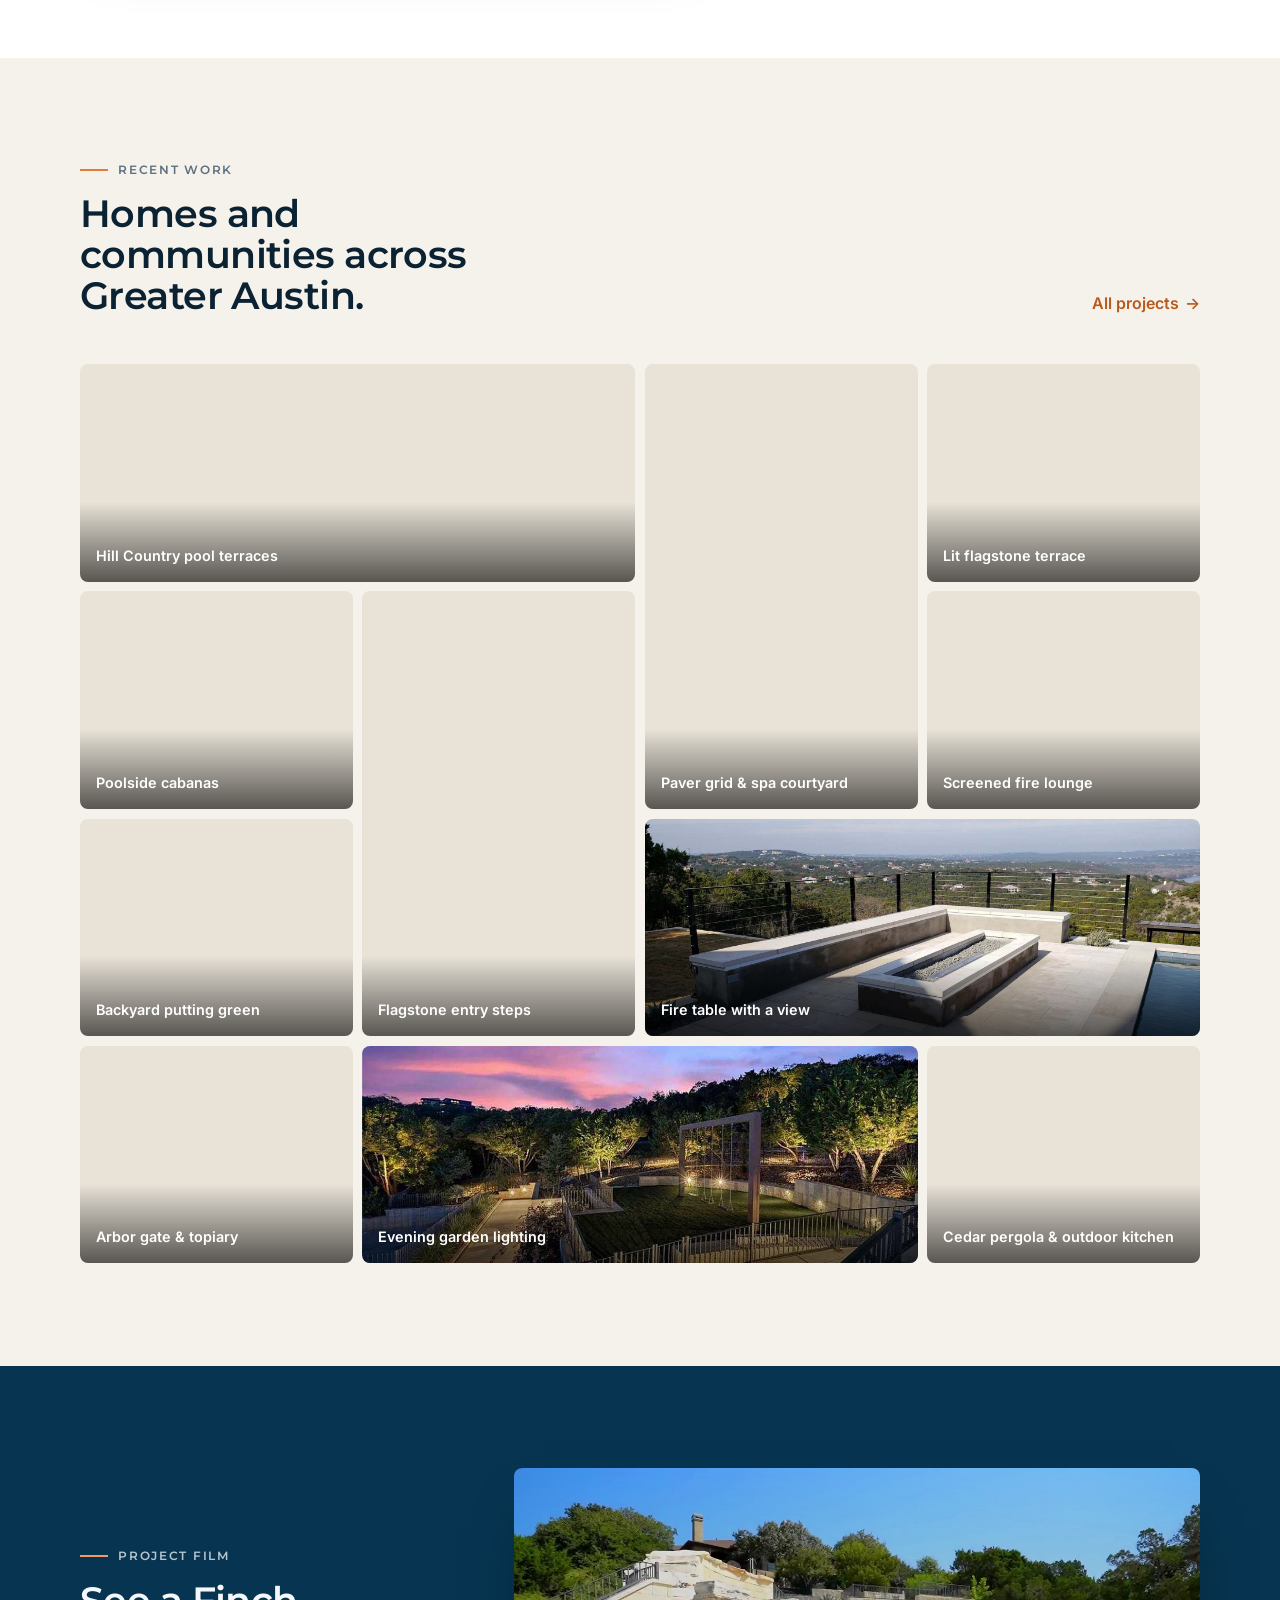
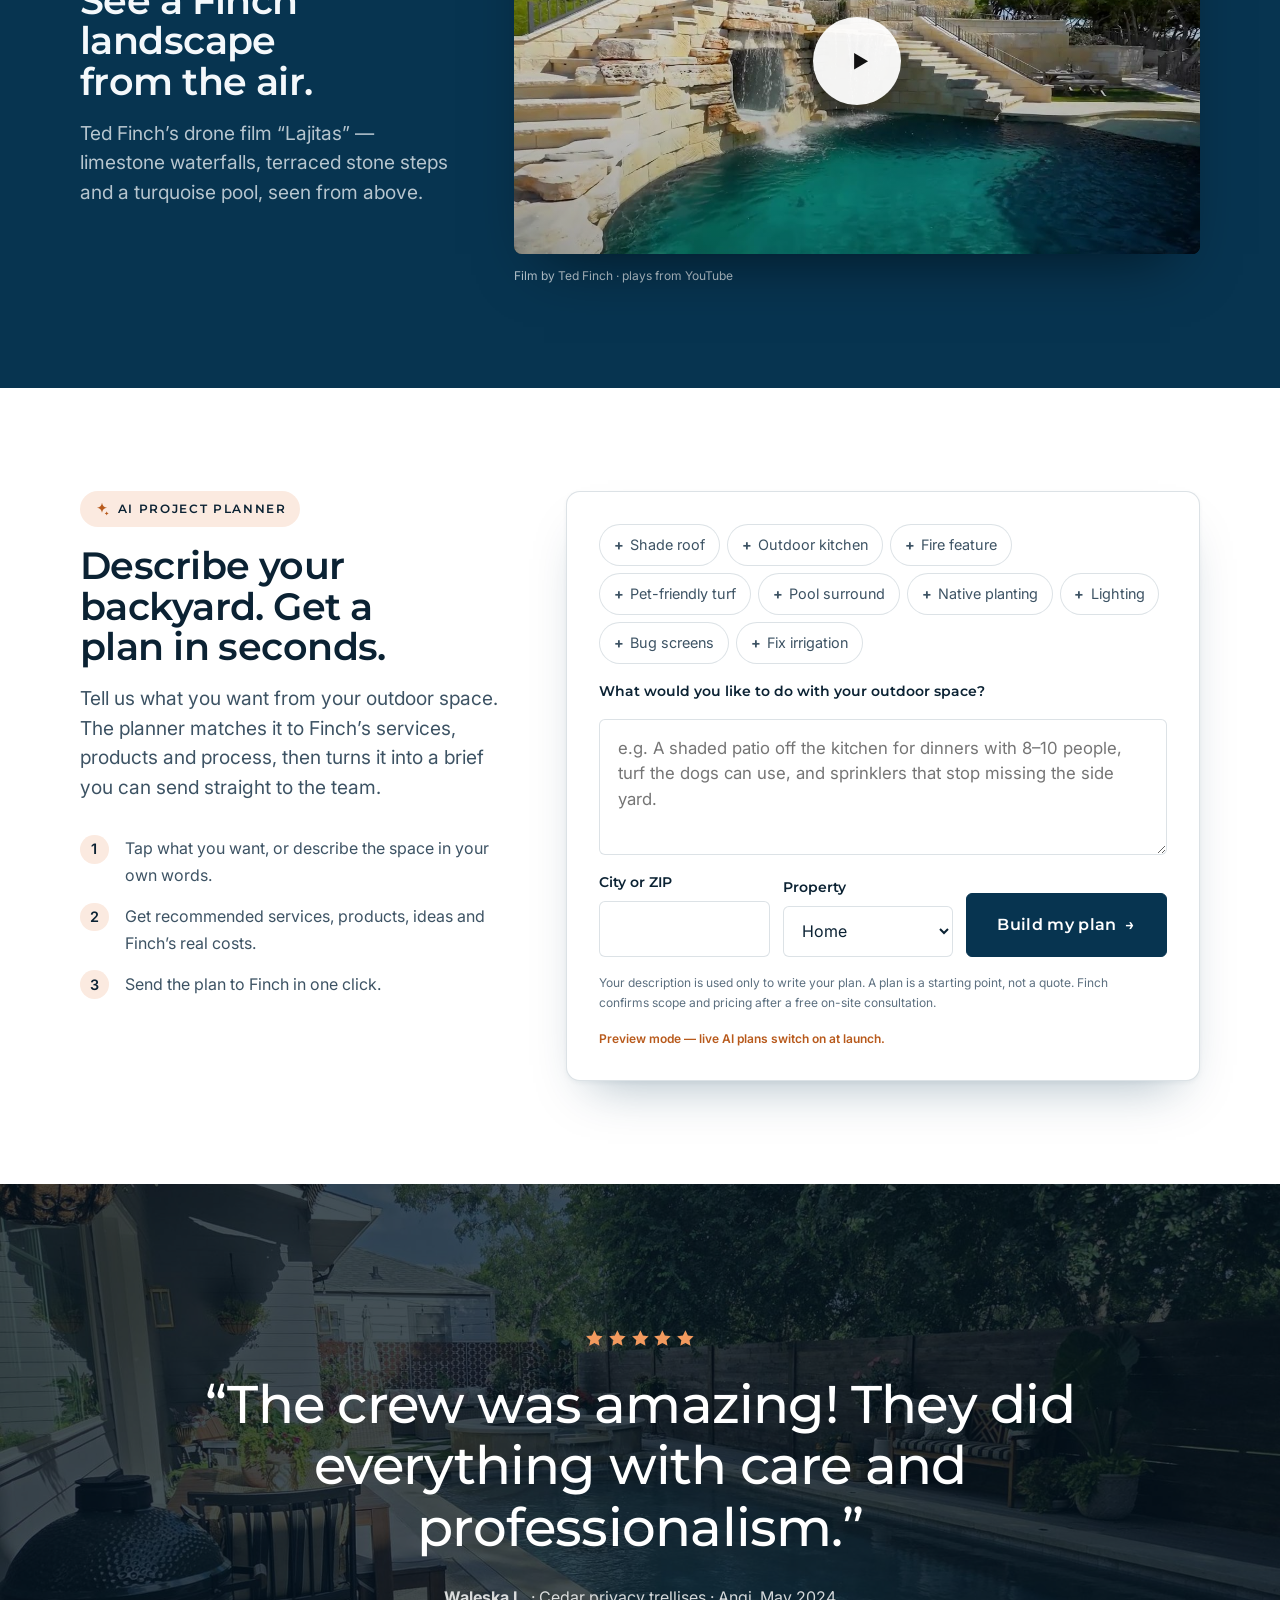
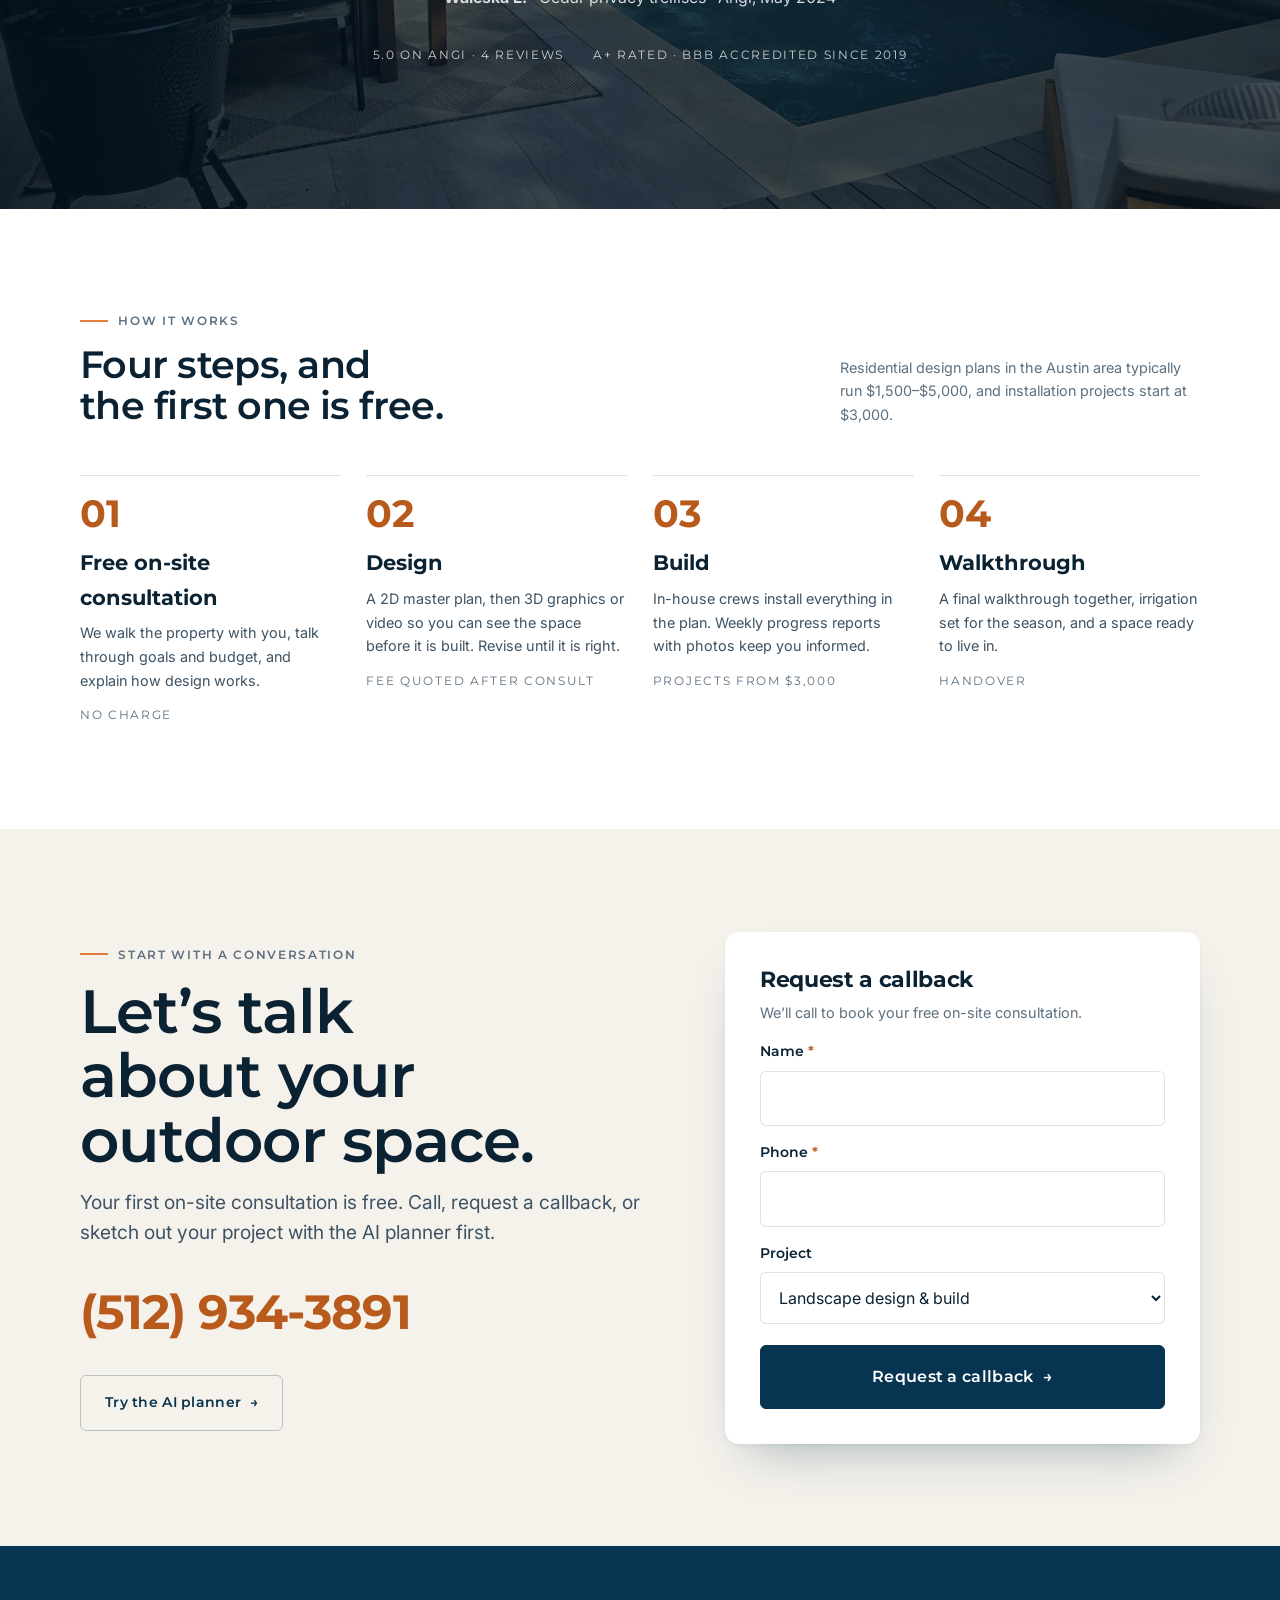
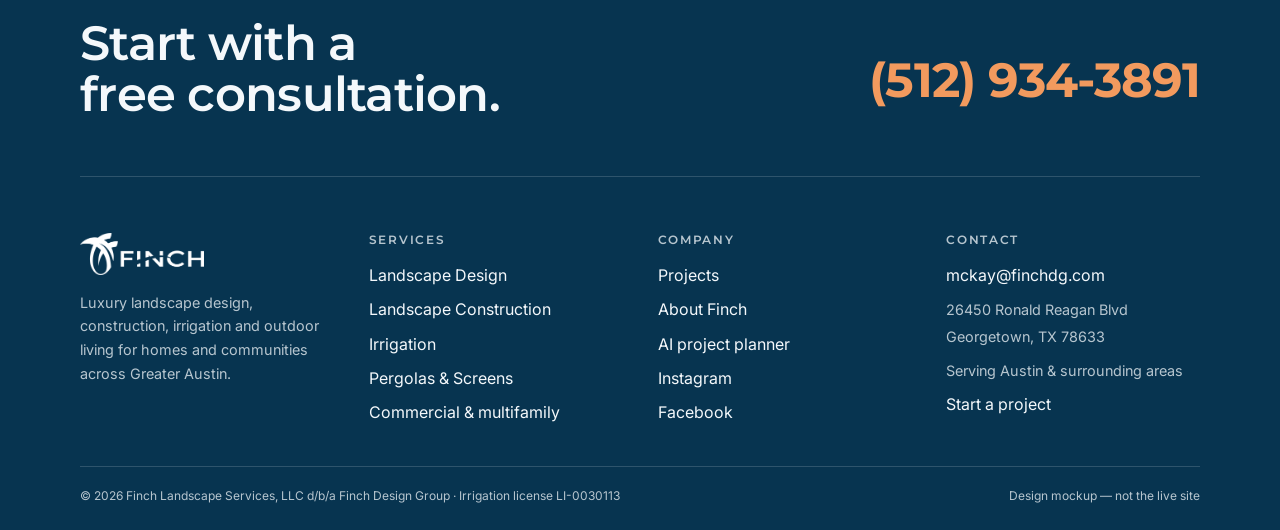
==== commit 002921d3: "Photo-first home page: full-bleed chapters, photo wall, project film Stacking full-width photo chapt" ====
--- a/index.html
+++ b/index.html
@@ -116,72 +116,47 @@
     </div>
   </section>
 
-  <section class="section section--alt" id="services">
-    <div class="wrap">
-      <div class="section-head section-head--row">
-        <div><p class="eyebrow">What we do</p><h2>Everything outside the walls, from one team.</h2></div>
-        <a class="link" href="design-build.html">All services <span class="arrow" aria-hidden="true">&rarr;</span></a>
-      </div>
-      <div class="svc-tabs" data-tabs>
-        <div class="svc-tabs__list">
-          <div class="svc-tab">
-            <button class="svc-tab__btn" type="button" aria-expanded="true" aria-controls="svc-body-design" data-stage="svc-img-design">
-              <span class="svc-tab__n">01</span><span class="svc-tab__t">Landscape Design</span><svg class="svc-tab__arrow" viewBox="0 0 24 24" fill="none" stroke="currentColor" stroke-width="1.8" stroke-linecap="round" stroke-linejoin="round" aria-hidden="true"><path d="m9 5 7 7-7 7"/></svg>
-            </button>
-            <div class="svc-tab__body" id="svc-body-design">
-              <figure class="ph "><img src="assets/img/photos/render-pool.jpg" alt="3D rendering of a covered outdoor kitchen and bar beside a pool" loading="lazy" decoding="async"></figure>
-              <p class="lede">See the finished space before a shovel goes in.</p>
-              <p class="small" style="margin-top:.6rem">Our designers turn your goals into buildable plans using 2D master plans, 3D graphics and even video, so you can weigh every choice before construction starts.</p>
-              <ul class="svc-tab__items"><li>2D master plans &amp; planting schedules</li><li>3D renderings and video walkthroughs</li><li>Pedestrian flow, drainage &amp; grading</li><li>Texas-native, water-wise plant palettes</li><li>Lighting and overhead-structure layout</li></ul>
-              <a class="link" href="design-build.html#design">Explore landscape design <span class="arrow" aria-hidden="true">&rarr;</span></a>
-            </div>
-          </div>
-          <div class="svc-tab">
-            <button class="svc-tab__btn" type="button" aria-expanded="false" aria-controls="svc-body-build" data-stage="svc-img-build">
-              <span class="svc-tab__n">02</span><span class="svc-tab__t">Landscape Construction</span><svg class="svc-tab__arrow" viewBox="0 0 24 24" fill="none" stroke="currentColor" stroke-width="1.8" stroke-linecap="round" stroke-linejoin="round" aria-hidden="true"><path d="m9 5 7 7-7 7"/></svg>
-            </button>
-            <div class="svc-tab__body" id="svc-body-build">
-              <figure class="ph "><img src="assets/img/photos/view-dining.jpg" alt="Flagstone dining terrace with wicker chairs and a patio umbrella overlooking tree-covered hills" loading="lazy" decoding="async"></figure>
-              <p class="lede">The plan that gets drawn is the plan that gets built.</p>
-              <p class="small" style="margin-top:.6rem">Our in-house crews build everything proposed in the design and manage the moving parts, with weekly progress reports and photos until the final walkthrough.</p>
-              <ul class="svc-tab__items"><li>Patios, pavers &amp; flagstone</li><li>Seat walls &amp; retaining walls</li><li>Outdoor kitchens, BBQs &amp; fire pits</li><li>Composite and cedar decks</li><li>Water features &amp; pool surrounds</li><li>Artificial turf &amp; putting greens</li><li>Landscape lighting</li></ul>
-              <a class="link" href="design-build.html#build">Explore landscape construction <span class="arrow" aria-hidden="true">&rarr;</span></a>
-            </div>
-          </div>
-          <div class="svc-tab">
-            <button class="svc-tab__btn" type="button" aria-expanded="false" aria-controls="svc-body-irrigation" data-stage="svc-img-irrigation">
-              <span class="svc-tab__n">03</span><span class="svc-tab__t">Irrigation</span><svg class="svc-tab__arrow" viewBox="0 0 24 24" fill="none" stroke="currentColor" stroke-width="1.8" stroke-linecap="round" stroke-linejoin="round" aria-hidden="true"><path d="m9 5 7 7-7 7"/></svg>
-            </button>
-            <div class="svc-tab__body" id="svc-body-irrigation">
-              <figure class="ph "><img src="assets/img/photos/turf-planter.jpg" alt="Artificial turf lawn framed by a composite deck and white raised planters" loading="lazy" decoding="async"></figure>
-              <p class="lede">The right water, in the right place, on Texas terms.</p>
-              <p class="small" style="margin-top:.6rem">Finch is a licensed irrigator (LI-0030113). We design and install new systems, modify existing ones and assess systems that are wasting water.</p>
-              <ul class="svc-tab__items"><li>New system design &amp; installation</li><li>Modifications to existing systems</li><li>System assessments</li><li>Drip zones for native beds</li></ul>
-              <a class="link" href="design-build.html#irrigation">Explore irrigation <span class="arrow" aria-hidden="true">&rarr;</span></a>
-            </div>
-          </div>
-          <div class="svc-tab">
-            <button class="svc-tab__btn" type="button" aria-expanded="false" aria-controls="svc-body-outdoor-living" data-stage="svc-img-outdoor-living">
-              <span class="svc-tab__n">04</span><span class="svc-tab__t">Pergolas &amp; Screens</span><svg class="svc-tab__arrow" viewBox="0 0 24 24" fill="none" stroke="currentColor" stroke-width="1.8" stroke-linecap="round" stroke-linejoin="round" aria-hidden="true"><path d="m9 5 7 7-7 7"/></svg>
-            </button>
-            <div class="svc-tab__body" id="svc-body-outdoor-living">
-              <figure class="ph "><img src="assets/img/photos/azenco-deck-kitchen.jpg" alt="Aluminum patio cover with a ceiling fan over a composite deck and stone-clad outdoor kitchen" loading="lazy" decoding="async"></figure>
-              <p class="lede">Shade, rain cover and bug-free evenings — at the touch of a button.</p>
-              <p class="small" style="margin-top:.6rem">As a certified Azenco Outdoor and MagnaTrack dealer and installer, we design luxury pergolas and motorized screens into the landscape rather than bolting them on afterward.</p>
-              <ul class="svc-tab__items"><li>Motorized louvered pergolas</li><li>Insulated patio covers &amp; carports</li><li>Cabanas</li><li>Insect, solar &amp; privacy screens</li><li>Smart-home control</li></ul>
-              <a class="link" href="pergolas-screens.html">Explore pergolas &amp; screens <span class="arrow" aria-hidden="true">&rarr;</span></a>
-            </div>
-          </div>
-        </div>
-        <div class="svc-tabs__stage" aria-hidden="true">
-          <figure class="ph" id="svc-img-design"><img src="assets/img/photos/render-pool.jpg" alt="3D rendering of a covered outdoor kitchen and bar beside a pool" loading="lazy" decoding="async"></figure>
-          <figure class="ph" id="svc-img-build" hidden><img src="assets/img/photos/view-dining.jpg" alt="Flagstone dining terrace with wicker chairs and a patio umbrella overlooking tree-covered hills" loading="lazy" decoding="async"></figure>
-          <figure class="ph" id="svc-img-irrigation" hidden><img src="assets/img/photos/turf-planter.jpg" alt="Artificial turf lawn framed by a composite deck and white raised planters" loading="lazy" decoding="async"></figure>
-          <figure class="ph" id="svc-img-outdoor-living" hidden><img src="assets/img/photos/azenco-deck-kitchen.jpg" alt="Aluminum patio cover with a ceiling fan over a composite deck and stone-clad outdoor kitchen" loading="lazy" decoding="async"></figure>
-        </div>
-      </div>
-    </div>
-  </section>
+  <div class="chapters">
+  <section class="chapter" aria-labelledby="chapter-0">
+    <div class="hero__media"><img src="assets/img/photos/turf-planter.jpg" alt="Artificial turf lawn framed by a composite deck and white raised planters" loading="lazy" decoding="async"></div>
+    <div class="wrap chapter__inner">
+      <div>
+        <div class="chapter__n"><b>01</b>Design &amp; Build</div>
+        <h2 id="chapter-0">Drawn to scale. Built by the same hands.</h2>
+      </div>
+      <div>
+        <p>Master plans and 3D concepts, then stonework, decks, turf, water and licensed irrigation from one crew.</p>
+        <a class="link-light" href="design-build.html">Explore design &amp; build <span class="arrow" aria-hidden="true">&rarr;</span></a>
+      </div>
+    </div>
+  </section>
+  <section class="chapter" aria-labelledby="chapter-1">
+    <div class="hero__media"><img src="assets/img/photos/azenco-courtyard-2.jpg" alt="Louvered pergola over a paved seating area in a shaded courtyard garden" loading="lazy" decoding="async"></div>
+    <div class="wrap chapter__inner">
+      <div>
+        <div class="chapter__n"><b>02</b>Pergolas &amp; Screens</div>
+        <h2 id="chapter-1">Shade, rain cover and open sky — on demand.</h2>
+      </div>
+      <div>
+        <p>Certified Azenco Outdoor pergolas and MagnaTrack motorized screens, planned with the patio beneath them.</p>
+        <a class="link-light" href="pergolas-screens.html">Explore pergolas &amp; screens <span class="arrow" aria-hidden="true">&rarr;</span></a>
+      </div>
+    </div>
+  </section>
+  <section class="chapter" aria-labelledby="chapter-2">
+    <div class="hero__media"><img src="assets/img/photos/comm-riata.jpg" alt="Round glass table and wicker chairs on a paver and turf grid courtyard at Griffis at Riata" loading="lazy" decoding="async"></div>
+    <div class="wrap chapter__inner">
+      <div>
+        <div class="chapter__n"><b>03</b>Commercial &amp; multifamily</div>
+        <h2 id="chapter-2">Amenity spaces residents actually use.</h2>
+      </div>
+      <div>
+        <p>Courtyards, pools, entries and dog parks for communities across Greater Austin, with weekly progress reports and monthly site audits.</p>
+        <a class="link-light" href="design-build.html#commercial">Explore commercial work <span class="arrow" aria-hidden="true">&rarr;</span></a>
+      </div>
+    </div>
+  </section>
+  </div>
 
   <section class="section" id="explore">
     <div class="wrap explore" data-explore>
@@ -224,6 +199,45 @@
             <div class="explore__b" id="spot-body-5">Slim black balusters keep the view to the yard open. <a href="design-build.html#build">Landscape construction <span class="arrow" aria-hidden="true">&rarr;</span></a></div>
           </li>
         </ol>
+      </div>
+    </div>
+  </section>
+
+  <section class="section section--alt" id="work">
+    <div class="wrap">
+      <div class="section-head section-head--row">
+        <div><p class="eyebrow">Recent work</p><h2>Homes and communities across Greater Austin.</h2></div>
+        <a class="link" href="projects.html">All projects <span class="arrow" aria-hidden="true">&rarr;</span></a>
+      </div>
+      <div class="wall">
+        <figure class="wall__item g-item wall__item--wide"><img src="assets/img/photos/hero-hillside.jpg" alt="Aerial view of terraced hillside landscaping with a blue pool, artificial turf and stone retaining walls" loading="lazy" decoding="async"><figcaption>Hill Country pool terraces</figcaption><button type="button" data-full="assets/img/photos/hero-hillside.jpg" aria-label="Enlarge: Hill Country pool terraces"></button></figure>
+        <figure class="wall__item g-item wall__item--tall"><img src="assets/img/photos/paver-spa.jpg" alt="Paver and turf grid patio with lounge seating beside a raised stone spa" loading="lazy" decoding="async"><figcaption>Paver grid &amp; spa courtyard</figcaption><button type="button" data-full="assets/img/photos/paver-spa.jpg" aria-label="Enlarge: Paver grid &amp; spa courtyard"></button></figure>
+        <figure class="wall__item g-item"><img src="assets/img/photos/twilight-terrace.jpg" alt="Flagstone terrace with lounge chairs and blue accent lighting at dusk" loading="lazy" decoding="async"><figcaption>Lit flagstone terrace</figcaption><button type="button" data-full="assets/img/photos/twilight-terrace.jpg" aria-label="Enlarge: Lit flagstone terrace"></button></figure>
+        <figure class="wall__item g-item"><img src="assets/img/photos/azenco-cabana-pool.jpg" alt="White louvered cabanas along the edge of a resort-style pool" loading="lazy" decoding="async"><figcaption>Poolside cabanas</figcaption><button type="button" data-full="assets/img/photos/azenco-cabana-pool.jpg" aria-label="Enlarge: Poolside cabanas"></button></figure>
+        <figure class="wall__item g-item wall__item--tall"><img src="assets/img/photos/stone-steps.jpg" alt="Curved flagstone entry steps with landscape lighting and planted beds leading to a stucco home" loading="lazy" decoding="async"><figcaption>Flagstone entry steps</figcaption><button type="button" data-full="assets/img/photos/stone-steps.jpg" aria-label="Enlarge: Flagstone entry steps"></button></figure>
+        <figure class="wall__item g-item"><img src="assets/img/photos/comm-screens-fire.jpg" alt="Laser-cut decorative screens and a fire table in an apartment courtyard" loading="lazy" decoding="async"><figcaption>Screened fire lounge</figcaption><button type="button" data-full="assets/img/photos/comm-screens-fire.jpg" aria-label="Enlarge: Screened fire lounge"></button></figure>
+        <figure class="wall__item g-item wall__item--wide"><img src="assets/img/photos/fire-table-view.jpg" alt="Linear fire table and built-in stone bench on a pale terrace overlooking the Hill Country" loading="lazy" decoding="async"><figcaption>Fire table with a view</figcaption><button type="button" data-full="assets/img/photos/fire-table-view.jpg" aria-label="Enlarge: Fire table with a view"></button></figure>
+        <figure class="wall__item g-item"><img src="assets/img/photos/putting-green.jpg" alt="Backyard artificial turf putting green beside a wood privacy fence and planted beds" loading="lazy" decoding="async"><figcaption>Backyard putting green</figcaption><button type="button" data-full="assets/img/photos/putting-green.jpg" aria-label="Enlarge: Backyard putting green"></button></figure>
+        <figure class="wall__item g-item"><img src="assets/img/photos/white-gate.jpg" alt="White arbor gate between stone pillars and clipped topiary shrubs" loading="lazy" decoding="async"><figcaption>Arbor gate &amp; topiary</figcaption><button type="button" data-full="assets/img/photos/white-gate.jpg" aria-label="Enlarge: Arbor gate &amp; topiary"></button></figure>
+        <figure class="wall__item g-item wall__item--wide"><img src="assets/img/photos/twilight-garden.jpg" alt="Landscape lighting glowing across a terraced garden and lawn at sunset" loading="lazy" decoding="async"><figcaption>Evening garden lighting</figcaption><button type="button" data-full="assets/img/photos/twilight-garden.jpg" aria-label="Enlarge: Evening garden lighting"></button></figure>
+        <figure class="wall__item g-item"><img src="assets/img/photos/comm-cedar-kitchen.jpg" alt="Cedar pergola over a stone outdoor kitchen at an apartment community" loading="lazy" decoding="async"><figcaption>Cedar pergola &amp; outdoor kitchen</figcaption><button type="button" data-full="assets/img/photos/comm-cedar-kitchen.jpg" aria-label="Enlarge: Cedar pergola &amp; outdoor kitchen"></button></figure>
+      </div>
+    </div>
+  </section>
+
+  <section class="section section--band" id="film">
+    <div class="wrap film">
+      <div>
+        <p class="eyebrow">Project film</p>
+        <h2>See a Finch landscape from the air.</h2>
+        <p class="lede" style="margin-top:1rem">Ted Finch’s drone film “Lajitas” — limestone waterfalls, terraced stone steps and a turquoise pool, seen from above.</p>
+      </div>
+      <div>
+        <div class="film__player" data-film="tH6sdg3fOiE" data-title="Lajitas">
+          <img src="assets/img/photos/film-lajitas.jpg" alt="Limestone waterfall spilling into a turquoise pool below terraced stone steps, from Ted Finch’s film Lajitas" loading="lazy" decoding="async">
+          <button class="film__play" type="button" aria-label="Play the film Lajitas"><span><svg viewBox="0 0 24 24" fill="currentColor" aria-hidden="true"><path d="M8 5.5v13l11-6.5z"/></svg></span></button>
+        </div>
+        <p class="film__note">Film by Ted Finch · plays from YouTube</p>
       </div>
     </div>
   </section>
@@ -255,12 +269,6 @@
           </div>
           <label for="planner-input">What would you like to do with your outdoor space?</label>
           <textarea class="planner__input" id="planner-input" name="description" required maxlength="1200" placeholder="e.g. A shaded patio off the kitchen for dinners with 8–10 people, turf the dogs can use, and sprinklers that stop missing the side yard."></textarea>
-          <div class="planner__chips" role="group" aria-label="Example projects">
-            <button class="planner__chip" type="button" data-example="Shaded patio with an outdoor kitchen for entertaining">Shaded patio with an outdoor kitchen for entertaining</button>
-            <button class="planner__chip" type="button" data-example="Low-water native garden that still looks lush">Low-water native garden that still looks lush</button>
-            <button class="planner__chip" type="button" data-example="Screened pergola so we can sit out in mosquito season">Screened pergola so we can sit out in mosquito season</button>
-            <button class="planner__chip" type="button" data-example="Refresh the amenity courtyard at our apartment community">Refresh the amenity courtyard at our apartment community</button>
-          </div>
           <div class="planner__row">
             <div class="field"><label for="planner-city">City or ZIP</label><input id="planner-city" name="city" autocomplete="postal-code"></div>
             <div class="field"><label for="planner-property">Property</label><select id="planner-property" name="property"><option>Home</option><option>Community, HOA or multifamily</option><option>Commercial property</option></select></div>
@@ -275,127 +283,30 @@
     <script type="application/json" id="planner-data">{"services":{"design":{"name":"Landscape design","inline":"landscape design","href":"design-build.html#design"},"build":{"name":"Landscape construction","inline":"landscape construction","href":"design-build.html#build"},"irrigation":{"name":"Irrigation","inline":"irrigation","href":"design-build.html#irrigation"},"pergolas":{"name":"Azenco pergolas","inline":"an Azenco pergola","href":"pergolas-screens.html#azenco"},"screens":{"name":"MagnaTrack screens","inline":"MagnaTrack screens","href":"pergolas-screens.html#magnatrack"},"commercial":{"name":"Commercial & multifamily","inline":"commercial and multifamily expertise","href":"design-build.html#commercial"}},"interestFor":{"design":"Landscape design","build":"Patio & hardscape","irrigation":"Irrigation","pergolas":"Azenco pergola","screens":"MagnaTrack screens"},"tags":{"shade":{"keywords":["shade","pergola","cover","sun","hot","heat","rain","louver","roof"],"services":["pergolas"],"why":"Adjustable shade and rain cover over the space you use most.","products":[{"name":"R-BLADE™","why":"Motorized louvers you can open, angle or close as the weather changes."}],"ideas":["Position the pergola to block the west-facing afternoon sun, when Texas patios are hottest."],"questions":["Which direction does the patio face, and when do you use it most?"]},"carport":{"keywords":["carport","parking","driveway"],"services":["pergolas"],"why":"A covered, finished structure for vehicles.","products":[{"name":"R-CAR™","why":"An insulated aluminum carport with a built-in gutter."}],"ideas":["Match the carport’s powder-coat color to your home’s trim so it reads as architecture."],"questions":["How many vehicles should the carport cover?"]},"cabana":{"keywords":["cabana","poolside","lounge"],"services":["pergolas"],"why":"A private, shaded retreat by the water.","products":[{"name":"K-BANA™","why":"A manual louvered cabana with privacy panels and no electrical work."}],"ideas":["Set cabanas on a raised composite deck so the lounge zone feels separate from the pool traffic."],"questions":["How many people should each cabana seat?"]},"bugs":{"keywords":["bug","mosquito","insect","screen","wind"],"services":["screens"],"why":"Usable evenings without mosquitoes.","products":[{"name":"Insect screens","why":"Motorized screens that drop into a magnetic track — no zippers to snag."}],"ideas":["Pair motorized screens with a louvered roof so the patio becomes a true outdoor room."],"questions":["How many openings would need screens?"]},"privacy":{"keywords":["privacy","neighbor","neighbors","block the view"],"services":["screens","build"],"why":"Privacy that looks designed, not added on.","products":[{"name":"Vinyl screens","why":"Clear panels for wind, or blackout panels for privacy on demand."}],"ideas":["Cedar trellises planted with vines, built in the Finch shop, make privacy that softens over time."],"questions":["Which sightline bothers you most?"]},"kitchen":{"keywords":["kitchen","grill","bbq","cook","entertain","dinner","fire pit","firepit","fireplace","fire"],"services":["build"],"why":"An outdoor kitchen and gathering space built for entertaining.","products":[],"ideas":["Keep the outdoor kitchen close to the back door to shorten trips, with a bar-height counter so the cook faces guests.","Anchor a seating area with a fire feature for cooler evenings."],"questions":["Do you need gas, power and water run to the kitchen?"]},"hardscape":{"keywords":["patio","paver","flagstone","stone","wall","retaining","walkway","path","steps","slope","hill"],"services":["design","build"],"why":"Hardscape that handles grade, drainage and daily use.","products":[],"ideas":["Use retaining and seat walls on sloped lots to create level terraces that double as seating."],"questions":["Is the yard sloped, and does water collect anywhere after rain?"]},"deck":{"keywords":["deck","composite","cedar"],"services":["build"],"why":"A deck built for Texas sun and use.","products":[],"ideas":["Composite decking keeps its color in full sun with far less upkeep than stained wood."],"questions":["Is there an existing deck to remove?"]},"turf":{"keywords":["turf","dog","dogs","pet","putting","golf","kids","play"],"services":["build"],"why":"Durable green space for pets, kids or practice.","products":[],"ideas":["Pet-friendly artificial turf with a flush paver border stays clean and green through August.","A backyard putting green can share the same turf installation."],"questions":["Who will use the turf area most — pets, kids or golfers?"]},"water":{"keywords":["pool","spa","hot tub","water feature","fountain","waterfall"],"services":["design","build"],"why":"Surrounds and water features designed around the pool.","products":[],"ideas":["Frame the pool with cool-to-touch pavers and shaded seating so the area works in midsummer."],"questions":["Is the pool staying as it is, or part of the redesign?"]},"irrigation":{"keywords":["sprinkler","irrigation","water bill","drip","brown","dead","watering","dry spot"],"services":["irrigation"],"why":"Water in the right place, with less waste.","products":[],"ideas":["Separate drip zones for beds from spray zones for turf so each gets only the water it needs."],"questions":["Do you have an existing system, and where does it fall short?"]},"native":{"keywords":["native","drought","xeriscape","low water","low-water","garden","plants","planting","beds","trees","low maintenance","lush"],"services":["design","irrigation"],"why":"A water-wise planting plan that thrives in Texas heat.","products":[],"ideas":["Layer Texas-native and adapted plants in drifts so the garden looks lush while using far less water."],"questions":["How much time do you want to spend maintaining the garden?"]},"lighting":{"keywords":["light","lighting","night","evening","dark"],"services":["build"],"why":"Landscape lighting for safety and atmosphere after dark.","products":[],"ideas":["Light paths, steps and feature trees so the space is safe and inviting at night."],"questions":["Where do you walk or gather after dark?"]},"commercial":{"keywords":["commercial","apartment","multifamily","hoa","community","amenity","office","residents","tenants","property manager"],"services":["commercial","design"],"why":"Amenity spaces residents actually use.","products":[],"ideas":["Zone the courtyard into grill, lounge and shade areas so residents use it at different times of day."],"questions":["How many residents or units does the space serve?"]}},"defaultQuestions":["How do you want to use the space day to day, and who will use it?","Are there HOA or city requirements we should plan around?","What timeline are you working toward?"],"budgetNote":"Your first on-site consultation is free. Residential design plans in the Austin area typically run $1,500–$5,000, and installation projects start at $3,000. Finch quotes exact numbers after walking the property.","disclaimer":"A plan is a starting point, not a quote. Finch confirms scope and pricing after a free on-site consultation.","nextSteps":["Free on-site consultation: We walk the property with you, talk through goals and budget, and explain how design works.","Design: A 2D master plan, then 3D graphics or video so you can see the space before it is built. Revise until it is right.","Build: In-house crews install everything in the plan. Weekly progress reports with photos keep you informed.","Walkthrough: A final walkthrough together, irrigation set for the season, and a space ready to live in."]}</script>
   </section>
 
-  <section class="section section--band" id="louver">
-    <div class="wrap louver" data-louver>
-      <div>
-        <p class="eyebrow">Azenco R-BLADE™ motorized pergola</p>
-        <h2>Sun, shade or rain. You choose the roof.</h2>
-        <p class="lede" style="margin-top:1rem">Motorized aluminum louvers rotate at the touch of a button. Open them for cool mornings, angle them against the afternoon sun, and close them when a storm rolls in — the built-in gutter carries the water away.</p>
-        <div class="louver__modes" role="group" aria-label="Roof setting">
-          <button class="louver__mode" type="button" data-mode="open" data-angle="90" data-note="Blades open — full sky and breeze for mild mornings and evenings." aria-pressed="false">Open sky</button>
-          <button class="louver__mode" type="button" data-mode="shade" data-angle="40" data-note="Blades angled — block the harsh afternoon sun and keep the air moving." aria-pressed="true">Filtered shade</button>
-          <button class="louver__mode" type="button" data-mode="rain" data-angle="0" data-note="Blades sealed — rain runs to the built-in gutter and the patio stays dry." aria-pressed="false">Closed for rain</button>
-        </div>
-        <label class="louver__label" for="louver-angle"><span>Closed</span><span>Louver angle</span><span>Open</span></label>
-        <input class="louver__range" id="louver-angle" type="range" min="0" max="90" step="1" value="40">
-        <p class="louver__note" aria-live="polite">Blades angled — block the harsh afternoon sun and keep the air moving.</p>
-        <div class="btn-row" style="margin-top:1.4rem"><a class="btn btn--onink" href="pergolas-screens.html#azenco">Explore Azenco pergolas <span class="arrow" aria-hidden="true">&rarr;</span></a></div>
-      </div>
-      <figure class="louver__scene"><svg class="lv" viewBox="0 0 640 440" role="img" aria-label="Illustration of an Azenco louvered pergola over a patio, showing the roof blades opening and closing">
-      <defs><linearGradient id="lvSky" x1="0" y1="0" x2="0" y2="1"><stop class="lv-sky-a" offset="0" stop-color="#8ec5e8"/><stop class="lv-sky-b" offset="1" stop-color="#f7e6c4"/></linearGradient></defs>
-      <rect width="640" height="440" fill="url(#lvSky)"/>
-      <g class="lv-sun"><circle cx="548" cy="72" r="58" fill="#ffe7a8" opacity=".35"/><circle cx="548" cy="72" r="32" fill="#ffd47a"/></g>
-      <path d="M0 300 C 90 262 170 280 250 266 S 420 250 500 270 S 600 262 640 272 V440 H0z" fill="#a4bf95" opacity=".6"/>
-      <g fill="#6c955a"><circle cx="46" cy="252" r="36"/><circle cx="80" cy="272" r="26"/><circle cx="600" cy="262" r="30"/></g>
-      <rect x="54" y="284" width="8" height="80" fill="#5b4a3a"/>
-      <rect y="358" width="640" height="82" fill="#8db271"/>
-      <polygon points="92,356 552,356 598,428 46,428" fill="#e3d7c4"/>
-      <g stroke="#cbbca5" stroke-width="2"><line x1="160" y1="356" x2="132" y2="428"/><line x1="260" y1="356" x2="250" y2="428"/><line x1="360" y1="356" x2="370" y2="428"/><line x1="460" y1="356" x2="488" y2="428"/><line x1="70" y1="392" x2="574" y2="392"/></g>
-      <g class="lv-rain" stroke="#eef5fa" stroke-width="2" stroke-linecap="round" opacity=".8"><line x1="0" y1="0" x2="-6" y2="18"/><line x1="67" y1="131" x2="61" y2="149"/><line x1="201" y1="43" x2="195" y2="61"/><line x1="402" y1="86" x2="396" y2="104"/><line x1="603" y1="129" x2="597" y2="147"/><line x1="30" y1="260" x2="24" y2="278"/><line x1="97" y1="41" x2="91" y2="59"/><line x1="298" y1="84" x2="292" y2="102"/><line x1="499" y1="127" x2="493" y2="145"/><line x1="566" y1="258" x2="560" y2="276"/><line x1="633" y1="39" x2="627" y2="57"/><line x1="60" y1="170" x2="54" y2="188"/><line x1="194" y1="82" x2="188" y2="100"/><line x1="395" y1="125" x2="389" y2="143"/><line x1="529" y1="37" x2="523" y2="55"/><line x1="596" y1="168" x2="590" y2="186"/><line x1="23" y1="299" x2="17" y2="317"/><line x1="90" y1="80" x2="84" y2="98"/><line x1="291" y1="123" x2="285" y2="141"/><line x1="425" y1="35" x2="419" y2="53"/><line x1="559" y1="297" x2="553" y2="315"/><line x1="626" y1="78" x2="620" y2="96"/><line x1="53" y1="209" x2="47" y2="227"/><line x1="187" y1="121" x2="181" y2="139"/><line x1="321" y1="33" x2="315" y2="51"/><line x1="522" y1="76" x2="516" y2="94"/><line x1="589" y1="207" x2="583" y2="225"/><line x1="16" y1="338" x2="10" y2="356"/><line x1="83" y1="119" x2="77" y2="137"/><line x1="217" y1="31" x2="211" y2="49"/><line x1="418" y1="74" x2="412" y2="92"/><line x1="552" y1="336" x2="546" y2="354"/><line x1="619" y1="117" x2="613" y2="135"/><line x1="46" y1="248" x2="40" y2="266"/><line x1="113" y1="29" x2="107" y2="47"/><line x1="314" y1="72" x2="308" y2="90"/><line x1="515" y1="115" x2="509" y2="133"/><line x1="582" y1="246" x2="576" y2="264"/><line x1="9" y1="27" x2="3" y2="45"/><line x1="76" y1="158" x2="70" y2="176"/><line x1="538" y1="170" x2="538" y2="182"/><line x1="538" y1="196" x2="538" y2="208"/><line x1="538" y1="222" x2="538" y2="234"/><line x1="538" y1="248" x2="538" y2="260"/><line x1="538" y1="274" x2="538" y2="286"/><line x1="538" y1="300" x2="538" y2="312"/><line x1="538" y1="326" x2="538" y2="338"/></g>
-      <g><polygon data-shaft points="168,156 190,156 130,360 108,360" fill="#ffe3a1" opacity="0.25"/><polygon data-shaft points="248,156 270,156 210,360 188,360" fill="#ffe3a1" opacity="0.25"/><polygon data-shaft points="328,156 350,156 290,360 268,360" fill="#ffe3a1" opacity="0.25"/><polygon data-shaft points="408,156 430,156 370,360 348,360" fill="#ffe3a1" opacity="0.25"/><polygon data-shaft points="488,156 510,156 450,360 428,360" fill="#ffe3a1" opacity="0.25"/></g>
-      <rect data-shade x="100" y="350" width="440" height="30" rx="15" fill="#0e2a3c" opacity="0.28"/>
-      <g><rect x="196" y="304" width="128" height="18" rx="7" fill="#e7e1d6"/><rect x="196" y="318" width="128" height="36" rx="8" fill="#f5f2ec"/><rect x="190" y="312" width="12" height="42" rx="5" fill="#e7e1d6"/><rect x="318" y="312" width="12" height="42" rx="5" fill="#e7e1d6"/></g>
-      <g fill="#6b5a48"><rect x="350" y="334" width="72" height="8" rx="3"/><rect x="358" y="342" width="6" height="14"/><rect x="408" y="342" width="6" height="14"/></g>
-      <rect x="452" y="320" width="46" height="36" rx="4" fill="#3b4148"/>
-      <path d="M475 322 L462 290 L472 318 L468 282 L478 316 L486 284 L482 318 L494 294 L480 322z" fill="#5f8f73"/>
-      <rect x="110" y="140" width="14" height="218" fill="#2d3236"/><rect x="516" y="140" width="14" height="218" fill="#2d3236"/>
-      <rect x="104" y="136" width="432" height="26" fill="none" stroke="#2d3236" stroke-width="7"/>
-      <rect data-blade data-x="146" data-y="148" x="-17" y="-3.5" width="34" height="7" rx="3" fill="#3a4046" transform="translate(146 148) rotate(40)"/><rect data-blade data-x="178" data-y="148" x="-17" y="-3.5" width="34" height="7" rx="3" fill="#3a4046" transform="translate(178 148) rotate(40)"/><rect data-blade data-x="210" data-y="148" x="-17" y="-3.5" width="34" height="7" rx="3" fill="#3a4046" transform="translate(210 148) rotate(40)"/><rect data-blade data-x="242" data-y="148" x="-17" y="-3.5" width="34" height="7" rx="3" fill="#3a4046" transform="translate(242 148) rotate(40)"/><rect data-blade data-x="274" data-y="148" x="-17" y="-3.5" width="34" height="7" rx="3" fill="#3a4046" transform="translate(274 148) rotate(40)"/><rect data-blade data-x="306" data-y="148" x="-17" y="-3.5" width="34" height="7" rx="3" fill="#3a4046" transform="translate(306 148) rotate(40)"/><rect data-blade data-x="338" data-y="148" x="-17" y="-3.5" width="34" height="7" rx="3" fill="#3a4046" transform="translate(338 148) rotate(40)"/><rect data-blade data-x="370" data-y="148" x="-17" y="-3.5" width="34" height="7" rx="3" fill="#3a4046" transform="translate(370 148) rotate(40)"/><rect data-blade data-x="402" data-y="148" x="-17" y="-3.5" width="34" height="7" rx="3" fill="#3a4046" transform="translate(402 148) rotate(40)"/><rect data-blade data-x="434" data-y="148" x="-17" y="-3.5" width="34" height="7" rx="3" fill="#3a4046" transform="translate(434 148) rotate(40)"/><rect data-blade data-x="466" data-y="148" x="-17" y="-3.5" width="34" height="7" rx="3" fill="#3a4046" transform="translate(466 148) rotate(40)"/><rect data-blade data-x="498" data-y="148" x="-17" y="-3.5" width="34" height="7" rx="3" fill="#3a4046" transform="translate(498 148) rotate(40)"/>
-    </svg><figcaption>Illustration — drag the slider or pick a setting.</figcaption></figure>
-    </div>
-  </section>
-
-  <section class="section" id="work">
-    <div class="wrap rail-head">
-      <div class="section-head"><p class="eyebrow">Recent work</p><h2>Homes and communities across Greater Austin.</h2></div>
-      <div class="rail__ctrls">
-        <button class="rail__btn" type="button" data-rail-prev aria-controls="work-rail" aria-label="Previous projects">&larr;</button>
-        <button class="rail__btn" type="button" data-rail-next aria-controls="work-rail" aria-label="Next projects">&rarr;</button>
-        <a class="link" href="projects.html" style="margin-left:.8rem">All projects <span class="arrow" aria-hidden="true">&rarr;</span></a>
-      </div>
-    </div>
-    <div class="rail" id="work-rail" tabindex="0" aria-label="Recent projects">
-      <figure class="rail__item"><figure class="ph "><img src="assets/img/photos/hero-hillside.jpg" alt="Aerial view of terraced hillside landscaping with a blue pool, artificial turf and stone retaining walls" loading="lazy" decoding="async"></figure><figcaption><span>Hill Country pool terraces</span><span class="rail__cat">Residential</span></figcaption><button type="button" data-full="assets/img/photos/hero-hillside.jpg" aria-label="Enlarge: Hill Country pool terraces"></button></figure>
-      <figure class="rail__item"><figure class="ph "><img src="assets/img/photos/azenco-cortland.jpg" alt="Dark bronze R-BLADE louvered pergola over outdoor dining in an apartment courtyard at Cortland Bluff Springs" loading="lazy" decoding="async"></figure><figcaption><span>R-BLADE pergola, Cortland Bluff Springs</span><span class="rail__cat">Pergolas &amp; screens</span></figcaption><button type="button" data-full="assets/img/photos/azenco-cortland.jpg" aria-label="Enlarge: R-BLADE pergola, Cortland Bluff Springs"></button></figure>
-      <figure class="rail__item"><figure class="ph "><img src="assets/img/photos/paver-spa.jpg" alt="Paver and turf grid patio with lounge seating beside a raised stone spa" loading="lazy" decoding="async"></figure><figcaption><span>Paver grid &amp; spa courtyard</span><span class="rail__cat">Residential</span></figcaption><button type="button" data-full="assets/img/photos/paver-spa.jpg" aria-label="Enlarge: Paver grid &amp; spa courtyard"></button></figure>
-      <figure class="rail__item"><figure class="ph "><img src="assets/img/photos/comm-riata.jpg" alt="Round glass table and wicker chairs on a paver and turf grid courtyard at Griffis at Riata" loading="lazy" decoding="async"></figure><figcaption><span>Amenity courtyard, Griffis at Riata</span><span class="rail__cat">Commercial</span></figcaption><button type="button" data-full="assets/img/photos/comm-riata.jpg" aria-label="Enlarge: Amenity courtyard, Griffis at Riata"></button></figure>
-      <figure class="rail__item"><figure class="ph "><img src="assets/img/photos/twilight-terrace.jpg" alt="Flagstone terrace with lounge chairs and blue accent lighting at dusk" loading="lazy" decoding="async"></figure><figcaption><span>Lit flagstone terrace</span><span class="rail__cat">Residential</span></figcaption><button type="button" data-full="assets/img/photos/twilight-terrace.jpg" aria-label="Enlarge: Lit flagstone terrace"></button></figure>
-      <figure class="rail__item"><figure class="ph "><img src="assets/img/photos/azenco-cabana-pool.jpg" alt="White louvered cabanas along the edge of a resort-style pool" loading="lazy" decoding="async"></figure><figcaption><span>Poolside cabanas</span><span class="rail__cat">Pergolas &amp; screens</span></figcaption><button type="button" data-full="assets/img/photos/azenco-cabana-pool.jpg" aria-label="Enlarge: Poolside cabanas"></button></figure>
-      <figure class="rail__item"><figure class="ph "><img src="assets/img/photos/stone-steps.jpg" alt="Curved flagstone entry steps with landscape lighting and planted beds leading to a stucco home" loading="lazy" decoding="async"></figure><figcaption><span>Flagstone entry steps</span><span class="rail__cat">Residential</span></figcaption><button type="button" data-full="assets/img/photos/stone-steps.jpg" aria-label="Enlarge: Flagstone entry steps"></button></figure>
-      <figure class="rail__item"><figure class="ph "><img src="assets/img/photos/comm-screens-fire.jpg" alt="Laser-cut decorative screens and a fire table in an apartment courtyard" loading="lazy" decoding="async"></figure><figcaption><span>Screened fire lounge</span><span class="rail__cat">Commercial</span></figcaption><button type="button" data-full="assets/img/photos/comm-screens-fire.jpg" aria-label="Enlarge: Screened fire lounge"></button></figure>
-    </div>
-  </section>
-
-  <section class="section section--band">
-    <div class="wrap process">
-      <div class="process__head">
-        <p class="eyebrow">How it works</p>
-        <h2>From a free consultation to a finished space.</h2>
-        <p class="lede" style="margin-top:1rem">No guessing about what happens next, or what it costs to find out.</p>
-        <div class="costs">
-          <div class="cost"><div class="cost__k">Consultation</div><div class="cost__v">Free</div><div class="cost__n">First on-site visit</div></div>
-          <div class="cost"><div class="cost__k">Residential design plans</div><div class="cost__v">$1,500–$5,000</div><div class="cost__n">Typical Austin range; ours is quoted after the consult</div></div>
-          <div class="cost"><div class="cost__k">Minimum project</div><div class="cost__v">$3,000</div><div class="cost__n">For installation work</div></div>
-        </div>
-      </div>
-      <ol class="timeline">
-        <li class="tl"><span class="tl__n">01</span><div><div class="tl__t">Free on-site consultation</div><p class="tl__b">We walk the property with you, talk through goals and budget, and explain how design works.</p><span class="tl__note">No charge</span></div></li>
-        <li class="tl"><span class="tl__n">02</span><div><div class="tl__t">Design</div><p class="tl__b">A 2D master plan, then 3D graphics or video so you can see the space before it is built. Revise until it is right.</p><span class="tl__note">Fee quoted after consult</span></div></li>
-        <li class="tl"><span class="tl__n">03</span><div><div class="tl__t">Build</div><p class="tl__b">In-house crews install everything in the plan. Weekly progress reports with photos keep you informed.</p><span class="tl__note">Projects from $3,000</span></div></li>
-        <li class="tl"><span class="tl__n">04</span><div><div class="tl__t">Walkthrough</div><p class="tl__b">A final walkthrough together, irrigation set for the season, and a space ready to live in.</p><span class="tl__note">Handover</span></div></li>
-      </ol>
-    </div>
-  </section>
-
-  <section class="section" data-reviews>
+  <section class="testimonial" aria-label="Client review">
+    <div class="hero__media"><img src="assets/img/photos/pool-deck.jpg" alt="Backyard pool with a composite deck, lounge seating and an outdoor grill" loading="lazy" decoding="async"></div>
     <div class="wrap">
-      <figure class="bigquote">
+      <figure class="testimonial__inner" style="margin-block:0">
         <div class="quote__stars" role="img" aria-label="5 out of 5 stars"><svg viewBox="0 0 24 24" fill="currentColor" aria-hidden="true"><path d="m12 2.6 2.9 6 6.6.9-4.8 4.6 1.2 6.5-5.9-3.2-5.9 3.2 1.2-6.5L2.5 9.5l6.6-.9z"/></svg><svg viewBox="0 0 24 24" fill="currentColor" aria-hidden="true"><path d="m12 2.6 2.9 6 6.6.9-4.8 4.6 1.2 6.5-5.9-3.2-5.9 3.2 1.2-6.5L2.5 9.5l6.6-.9z"/></svg><svg viewBox="0 0 24 24" fill="currentColor" aria-hidden="true"><path d="m12 2.6 2.9 6 6.6.9-4.8 4.6 1.2 6.5-5.9-3.2-5.9 3.2 1.2-6.5L2.5 9.5l6.6-.9z"/></svg><svg viewBox="0 0 24 24" fill="currentColor" aria-hidden="true"><path d="m12 2.6 2.9 6 6.6.9-4.8 4.6 1.2 6.5-5.9-3.2-5.9 3.2 1.2-6.5L2.5 9.5l6.6-.9z"/></svg><svg viewBox="0 0 24 24" fill="currentColor" aria-hidden="true"><path d="m12 2.6 2.9 6 6.6.9-4.8 4.6 1.2 6.5-5.9-3.2-5.9 3.2 1.2-6.5L2.5 9.5l6.6-.9z"/></svg></div>
         <blockquote>&ldquo;The crew was amazing! They did everything with care and professionalism.&rdquo;</blockquote>
         <figcaption><b>Waleska L.</b> · Cedar privacy trellises · Angi, May 2024</figcaption>
+        <div class="testimonial__meta"><span>5.0 on Angi · 4 reviews</span><span>A+ rated · BBB Accredited since 2019</span></div>
       </figure>
-      <div class="quote-row">
-        <figure class="quote"><div class="quote__stars" role="img" aria-label="5 out of 5 stars"><svg viewBox="0 0 24 24" fill="currentColor" aria-hidden="true"><path d="m12 2.6 2.9 6 6.6.9-4.8 4.6 1.2 6.5-5.9-3.2-5.9 3.2 1.2-6.5L2.5 9.5l6.6-.9z"/></svg><svg viewBox="0 0 24 24" fill="currentColor" aria-hidden="true"><path d="m12 2.6 2.9 6 6.6.9-4.8 4.6 1.2 6.5-5.9-3.2-5.9 3.2 1.2-6.5L2.5 9.5l6.6-.9z"/></svg><svg viewBox="0 0 24 24" fill="currentColor" aria-hidden="true"><path d="m12 2.6 2.9 6 6.6.9-4.8 4.6 1.2 6.5-5.9-3.2-5.9 3.2 1.2-6.5L2.5 9.5l6.6-.9z"/></svg><svg viewBox="0 0 24 24" fill="currentColor" aria-hidden="true"><path d="m12 2.6 2.9 6 6.6.9-4.8 4.6 1.2 6.5-5.9-3.2-5.9 3.2 1.2-6.5L2.5 9.5l6.6-.9z"/></svg><svg viewBox="0 0 24 24" fill="currentColor" aria-hidden="true"><path d="m12 2.6 2.9 6 6.6.9-4.8 4.6 1.2 6.5-5.9-3.2-5.9 3.2 1.2-6.5L2.5 9.5l6.6-.9z"/></svg></div><blockquote>&ldquo;We received immediate responses when we contacted Finch.&rdquo;</blockquote><figcaption><b>Paula W.</b>Landscape design · Angi, Apr 2024</figcaption></figure>
-        <figure class="quote"><div class="quote__stars" role="img" aria-label="5 out of 5 stars"><svg viewBox="0 0 24 24" fill="currentColor" aria-hidden="true"><path d="m12 2.6 2.9 6 6.6.9-4.8 4.6 1.2 6.5-5.9-3.2-5.9 3.2 1.2-6.5L2.5 9.5l6.6-.9z"/></svg><svg viewBox="0 0 24 24" fill="currentColor" aria-hidden="true"><path d="m12 2.6 2.9 6 6.6.9-4.8 4.6 1.2 6.5-5.9-3.2-5.9 3.2 1.2-6.5L2.5 9.5l6.6-.9z"/></svg><svg viewBox="0 0 24 24" fill="currentColor" aria-hidden="true"><path d="m12 2.6 2.9 6 6.6.9-4.8 4.6 1.2 6.5-5.9-3.2-5.9 3.2 1.2-6.5L2.5 9.5l6.6-.9z"/></svg><svg viewBox="0 0 24 24" fill="currentColor" aria-hidden="true"><path d="m12 2.6 2.9 6 6.6.9-4.8 4.6 1.2 6.5-5.9-3.2-5.9 3.2 1.2-6.5L2.5 9.5l6.6-.9z"/></svg><svg viewBox="0 0 24 24" fill="currentColor" aria-hidden="true"><path d="m12 2.6 2.9 6 6.6.9-4.8 4.6 1.2 6.5-5.9-3.2-5.9 3.2 1.2-6.5L2.5 9.5l6.6-.9z"/></svg></div><blockquote>&ldquo;Great overall service.&rdquo;</blockquote><figcaption><b>Greg G.</b>Pergola build · Angi, Jul 2024</figcaption></figure>
-        <div class="quote"><div class="rating"><span class="rating__big">5.0</span><div class="quote__stars" role="img" aria-label="5 out of 5 stars"><svg viewBox="0 0 24 24" fill="currentColor" aria-hidden="true"><path d="m12 2.6 2.9 6 6.6.9-4.8 4.6 1.2 6.5-5.9-3.2-5.9 3.2 1.2-6.5L2.5 9.5l6.6-.9z"/></svg><svg viewBox="0 0 24 24" fill="currentColor" aria-hidden="true"><path d="m12 2.6 2.9 6 6.6.9-4.8 4.6 1.2 6.5-5.9-3.2-5.9 3.2 1.2-6.5L2.5 9.5l6.6-.9z"/></svg><svg viewBox="0 0 24 24" fill="currentColor" aria-hidden="true"><path d="m12 2.6 2.9 6 6.6.9-4.8 4.6 1.2 6.5-5.9-3.2-5.9 3.2 1.2-6.5L2.5 9.5l6.6-.9z"/></svg><svg viewBox="0 0 24 24" fill="currentColor" aria-hidden="true"><path d="m12 2.6 2.9 6 6.6.9-4.8 4.6 1.2 6.5-5.9-3.2-5.9 3.2 1.2-6.5L2.5 9.5l6.6-.9z"/></svg><svg viewBox="0 0 24 24" fill="currentColor" aria-hidden="true"><path d="m12 2.6 2.9 6 6.6.9-4.8 4.6 1.2 6.5-5.9-3.2-5.9 3.2 1.2-6.5L2.5 9.5l6.6-.9z"/></svg></div></div><p class="small">5.0 on Angi · 4 reviews</p><p class="small">A+ rated · BBB Accredited since 2019</p></div>
-      </div>
-    </div>
-  </section>
-
-  <section class="feature-band">
-    <div class="hero__media"><img src="assets/img/photos/comm-riata.jpg" alt="Round glass table and wicker chairs on a paver and turf grid courtyard at Griffis at Riata" loading="lazy" decoding="async"></div>
+    </div>
+  </section>
+
+  <section class="section">
     <div class="wrap">
-      <div class="feature-band__card">
-        <p class="eyebrow">Commercial &amp; multifamily</p>
-        <h2>Amenity spaces residents actually use.</h2>
-        <p style="margin-top:1rem">For communities and commercial properties we design and build front entryways, amenity courtyards, pool and recreation areas, courts, outdoor kitchens and seating, dog parks, lighting and area drainage.</p>
-        <p class="small" style="margin-top:1rem">On commercial projects we run monthly site audit reports, alongside weekly progress reports with photos and scheduled walkthroughs.</p>
-        <div class="btn-row" style="margin-top:1.6rem"><a class="btn" href="design-build.html#commercial">Commercial services <span class="arrow" aria-hidden="true">&rarr;</span></a></div>
-      </div>
-    </div>
-  </section>
-
-  <section class="section">
-    <div class="wrap wrap--narrow">
-      <div class="section-head"><p class="eyebrow">Straight answers</p><h2>Questions we hear first.</h2></div>
-      <div class="faq">
-        <details><summary>Do you charge for the first consultation?</summary><p class="faq__a">No. Your first on-site consultation is free. We walk the property, talk through goals and budget, and explain how the design process works.</p></details>
-        <details><summary>What does a landscape design cost?</summary><p class="faq__a">It depends on the size and complexity of the property. Residential design plans in the Austin area commonly run $1,500 to $5,000; we quote ours clearly after the consultation.</p></details>
-        <details><summary>Is there a minimum project size?</summary><p class="faq__a">Installation projects start at $3,000.</p></details>
-        <details><summary>How will I know what is happening during construction?</summary><p class="faq__a">We use project management software on most projects, send weekly progress reports with photos, and schedule walkthroughs. Commercial projects also get a monthly site audit report.</p></details>
-        <details><summary>Are louvered pergolas worth it in Central Texas?</summary><p class="faq__a">For most outdoor living spaces, yes. Motorized louvers give you full shade in July, open sky in October, and rain cover with a built-in gutter — in one aluminum structure that does not need staining.</p></details>
-      </div>
-      <p style="margin-top:1.5rem"><a class="link" href="contact.html#faq">More questions <span class="arrow" aria-hidden="true">&rarr;</span></a></p>
+      <div class="section-head section-head--row">
+        <div><p class="eyebrow">How it works</p><h2>Four steps, and the first one is free.</h2></div>
+        <p class="small" style="max-width:40ch">Residential design plans in the Austin area typically run $1,500–$5,000, and installation projects start at $3,000.</p>
+      </div>
+      <ol class="steps-row">
+        <li><div class="steps-row__n">01</div><div class="steps-row__t">Free on-site consultation</div><p class="steps-row__b">We walk the property with you, talk through goals and budget, and explain how design works.</p><span class="steps-row__note">No charge</span></li>
+        <li><div class="steps-row__n">02</div><div class="steps-row__t">Design</div><p class="steps-row__b">A 2D master plan, then 3D graphics or video so you can see the space before it is built. Revise until it is right.</p><span class="steps-row__note">Fee quoted after consult</span></li>
+        <li><div class="steps-row__n">03</div><div class="steps-row__t">Build</div><p class="steps-row__b">In-house crews install everything in the plan. Weekly progress reports with photos keep you informed.</p><span class="steps-row__note">Projects from $3,000</span></li>
+        <li><div class="steps-row__n">04</div><div class="steps-row__t">Walkthrough</div><p class="steps-row__b">A final walkthrough together, irrigation set for the season, and a space ready to live in.</p><span class="steps-row__note">Handover</span></li>
+      </ol>
     </div>
   </section>
 
--- a/assets/css/sections.css
+++ b/assets/css/sections.css
@@ -51,6 +51,69 @@
 .pick:hover { color: var(--ink); border-color: var(--ink-3); }
 .pick[aria-pressed="true"] { background: var(--btn-bg); color: var(--btn-fg); border-color: var(--btn-bg); }
 .pick[aria-pressed="true"]::before { content: '✓'; }
+
+/* --- Photo-first chapters --------------------------------------------------- */
+/* Full-bleed photographs with very few words. On desktop each chapter sticks
+   and the next slides over it; nothing is hidden, the panels simply stack. */
+.chapter { position: relative; isolation: isolate; min-height: min(92vh, 860px); display: grid; align-items: end; color: #fff; overflow: hidden; background: #0c1a24; }
+.chapter .hero__media { z-index: -2; }
+.chapter .hero__media img { transition: transform 1.4s ease; }
+.chapter:hover .hero__media img { transform: scale(1.03); }
+.chapter::before { content: ''; position: absolute; inset: 0; z-index: -1; background: linear-gradient(180deg, rgba(0,0,0,.08) 15%, rgba(0,0,0,.5) 52%, rgba(0,0,0,.84) 100%), linear-gradient(90deg, rgba(0,0,0,.32) 0%, rgba(0,0,0,0) 65%); }
+.chapter h2, .chapter p, .chapter__n, .link-light { text-shadow: 0 1px 14px rgba(0,0,0,.4); }
+@media (min-width: 900px) { .chapters .chapter { position: sticky; top: 0; } }
+.chapter__inner { padding-block: clamp(3rem, 8vw, 6rem); display: grid; gap: 1.4rem 3rem; align-items: end; width: 100%; }
+@media (min-width: 900px) { .chapter__inner { grid-template-columns: 1.2fr .8fr; } }
+.chapter__n { display: flex; align-items: center; gap: .8rem; font-family: var(--font-label); font-size: var(--t-micro); letter-spacing: var(--tracking-label); text-transform: uppercase; color: rgba(255,255,255,.82); }
+.chapter__n b { font-size: .95rem; color: #fff; }
+.chapter__n::after { content: ''; width: 2.5rem; height: 1px; background: rgba(255,255,255,.6); }
+.chapter h2 { font-size: clamp(2.3rem, 5.2vw, 4.4rem); line-height: 1.02; max-width: 14ch; margin-top: .9rem; }
+.chapter p { color: rgba(255,255,255,.88); max-width: 40ch; font-size: var(--t-lede); line-height: 1.5; }
+.link-light { display: inline-flex; align-items: center; gap: .5rem; margin-top: 1.2rem; color: #fff; font-weight: var(--weight-strong); text-decoration: none; border-bottom: 1px solid rgba(255,255,255,.55); padding-bottom: .25rem; }
+.link-light:hover { border-color: #fff; }
+
+/* --- Photo wall ------------------------------------------------------------- */
+.wall { display: grid; gap: .6rem; grid-template-columns: repeat(2, 1fr); grid-auto-rows: 44vw; grid-auto-flow: dense; }
+@media (min-width: 760px) { .wall { grid-template-columns: repeat(4, 1fr); grid-auto-rows: clamp(12rem, 17vw, 16rem); } }
+.wall__item { position: relative; margin: 0; overflow: hidden; border-radius: var(--radius-img); background: var(--bg-3); }
+.wall__item--wide { grid-column: span 2; }
+.wall__item--tall { grid-row: span 2; }
+.wall__item img { width: 100%; height: 100%; object-fit: cover; transition: transform .8s ease; }
+.wall__item:hover img { transform: scale(1.05); }
+.wall__item figcaption { position: absolute; inset: auto 0 0 0; padding: 2.6rem 1rem .9rem; background: linear-gradient(transparent, rgba(0,0,0,.62)); color: #fff; font-size: var(--t-small); font-weight: var(--weight-strong); }
+.wall__item button { position: absolute; inset: 0; background: transparent; border: 0; cursor: zoom-in; border-radius: var(--radius-img); }
+.wall__item button:focus-visible { outline: 3px solid var(--focus); outline-offset: -3px; }
+
+/* --- Project film (click-to-play YouTube) ----------------------------------- */
+.film { display: grid; gap: clamp(2rem, 5vw, 4rem); align-items: center; }
+@media (min-width: 960px) { .film { grid-template-columns: .7fr 1.3fr; } }
+.film__player { position: relative; aspect-ratio: 16 / 9; max-width: 100%; border-radius: var(--radius-img); overflow: hidden; background: #000; box-shadow: 0 30px 60px -30px rgba(0,0,0,.6); }
+.film__player img, .film__player iframe { position: absolute; inset: 0; width: 100%; height: 100%; object-fit: cover; border: 0; }
+.film__play { position: absolute; inset: 0; display: grid; place-items: center; border: 0; padding: 0; cursor: pointer; background: linear-gradient(rgba(0,0,0,.05), rgba(0,0,0,.35)); }
+.film__play span { display: grid; place-items: center; width: 5.5rem; height: 5.5rem; border-radius: 50%; background: rgba(255,255,255,.94); color: #111; box-shadow: 0 12px 40px rgba(0,0,0,.35); transition: transform .2s ease; }
+.film__play:hover span, .film__play:focus-visible span { transform: scale(1.07); }
+.film__play:focus-visible { outline: 3px solid #fff; outline-offset: -6px; }
+.film__play svg { width: 1.9rem; height: 1.9rem; margin-left: .3rem; }
+.film__note { margin-top: .75rem; font-size: var(--t-micro); color: var(--band-fg-2); }
+
+/* --- Testimonial over a photograph ------------------------------------------ */
+.testimonial { position: relative; isolation: isolate; color: #fff; overflow: hidden; background: #0c1a24; }
+.testimonial .hero__media { z-index: -2; }
+.testimonial::before { content: ''; position: absolute; inset: 0; z-index: -1; background: rgba(4,20,32,.74); }
+.testimonial__inner { padding-block: clamp(5rem, 12vw, 9rem); text-align: center; max-width: 58rem; margin-inline: auto; }
+.testimonial .quote__stars { justify-content: center; color: #f29a5e; }
+.testimonial .quote__stars svg { width: 1.3rem; height: 1.3rem; }
+.testimonial blockquote { margin: 1.6rem 0 0; font-family: var(--font-display); font-weight: var(--weight-intro); font-size: clamp(1.8rem, 4.2vw, 3.3rem); line-height: 1.16; letter-spacing: var(--tracking-display); }
+.testimonial figcaption { margin-top: 1.6rem; color: rgba(255,255,255,.82); }
+.testimonial__meta { display: flex; justify-content: center; flex-wrap: wrap; gap: .6rem 1.8rem; margin-top: 2.2rem; font-family: var(--font-label); font-size: var(--t-micro); letter-spacing: var(--tracking-label); text-transform: uppercase; color: rgba(255,255,255,.78); }
+
+/* --- Slim process row ------------------------------------------------------- */
+.steps-row { list-style: none; margin: 0; padding: 0; display: grid; gap: 1.6rem; grid-template-columns: repeat(auto-fit, minmax(min(100%, 14rem), 1fr)); }
+.steps-row li { border-top: 1px solid var(--line); padding-top: 1.2rem; }
+.steps-row__n { font-family: var(--font-display); font-weight: var(--weight-display); font-size: 2.4rem; line-height: 1; color: var(--accent-text); }
+.steps-row__t { font-family: var(--font-display); font-weight: var(--weight-display); font-size: var(--t-h3); margin-top: .8rem; }
+.steps-row__b { color: var(--ink-2); font-size: var(--t-small); margin-top: .4rem; }
+.steps-row__note { display: inline-block; margin-top: .8rem; font-family: var(--font-label); font-size: var(--t-micro); letter-spacing: var(--tracking-label); text-transform: uppercase; color: var(--ink-3); }
 
 /* --- Breadcrumbs ----------------------------------------------------------- */
 .crumbs ol { list-style: none; margin: 0 0 1.1rem; padding: 0; display: flex; flex-wrap: wrap; gap: .3rem .5rem; font-family: var(--font-label); font-size: var(--t-micro); letter-spacing: var(--tracking-label); text-transform: uppercase; }
--- a/assets/css/themes/plume.css
+++ b/assets/css/themes/plume.css
@@ -40,10 +40,12 @@
   --shadow-l: 0 2px 4px rgba(7,52,80,.05), 0 26px 50px -24px rgba(7,52,80,.35);
 }
 /* Overrides (3) */
-/* 1. Eyebrows carry the brand orange (AA-safe shade) instead of grey. */
-.eyebrow { color: var(--accent-text); }
-/* 2. Hero headline a touch heavier and tighter, like their current display type. */
-.hero h1 { font-weight: 700; letter-spacing: -.025em; }
+/* 1. Eyebrows stay quiet: neutral text, orange only in the short rule, so the
+      brand orange is reserved for buttons and markers. */
+.eyebrow { color: var(--ink-3); }
+/* 2. Headlines a weight lighter and tighter — confident without shouting. */
+h1, h2 { font-weight: 600; }
+.hero h1 { font-weight: 600; letter-spacing: -.03em; }
 /* 3. Nav CTA in brand orange with navy ink (5.6:1). */
 .nav a.nav__cta { background: var(--accent); color: var(--ink); }
 .nav a.nav__cta:hover { background: var(--band-bg); color: #fff; }
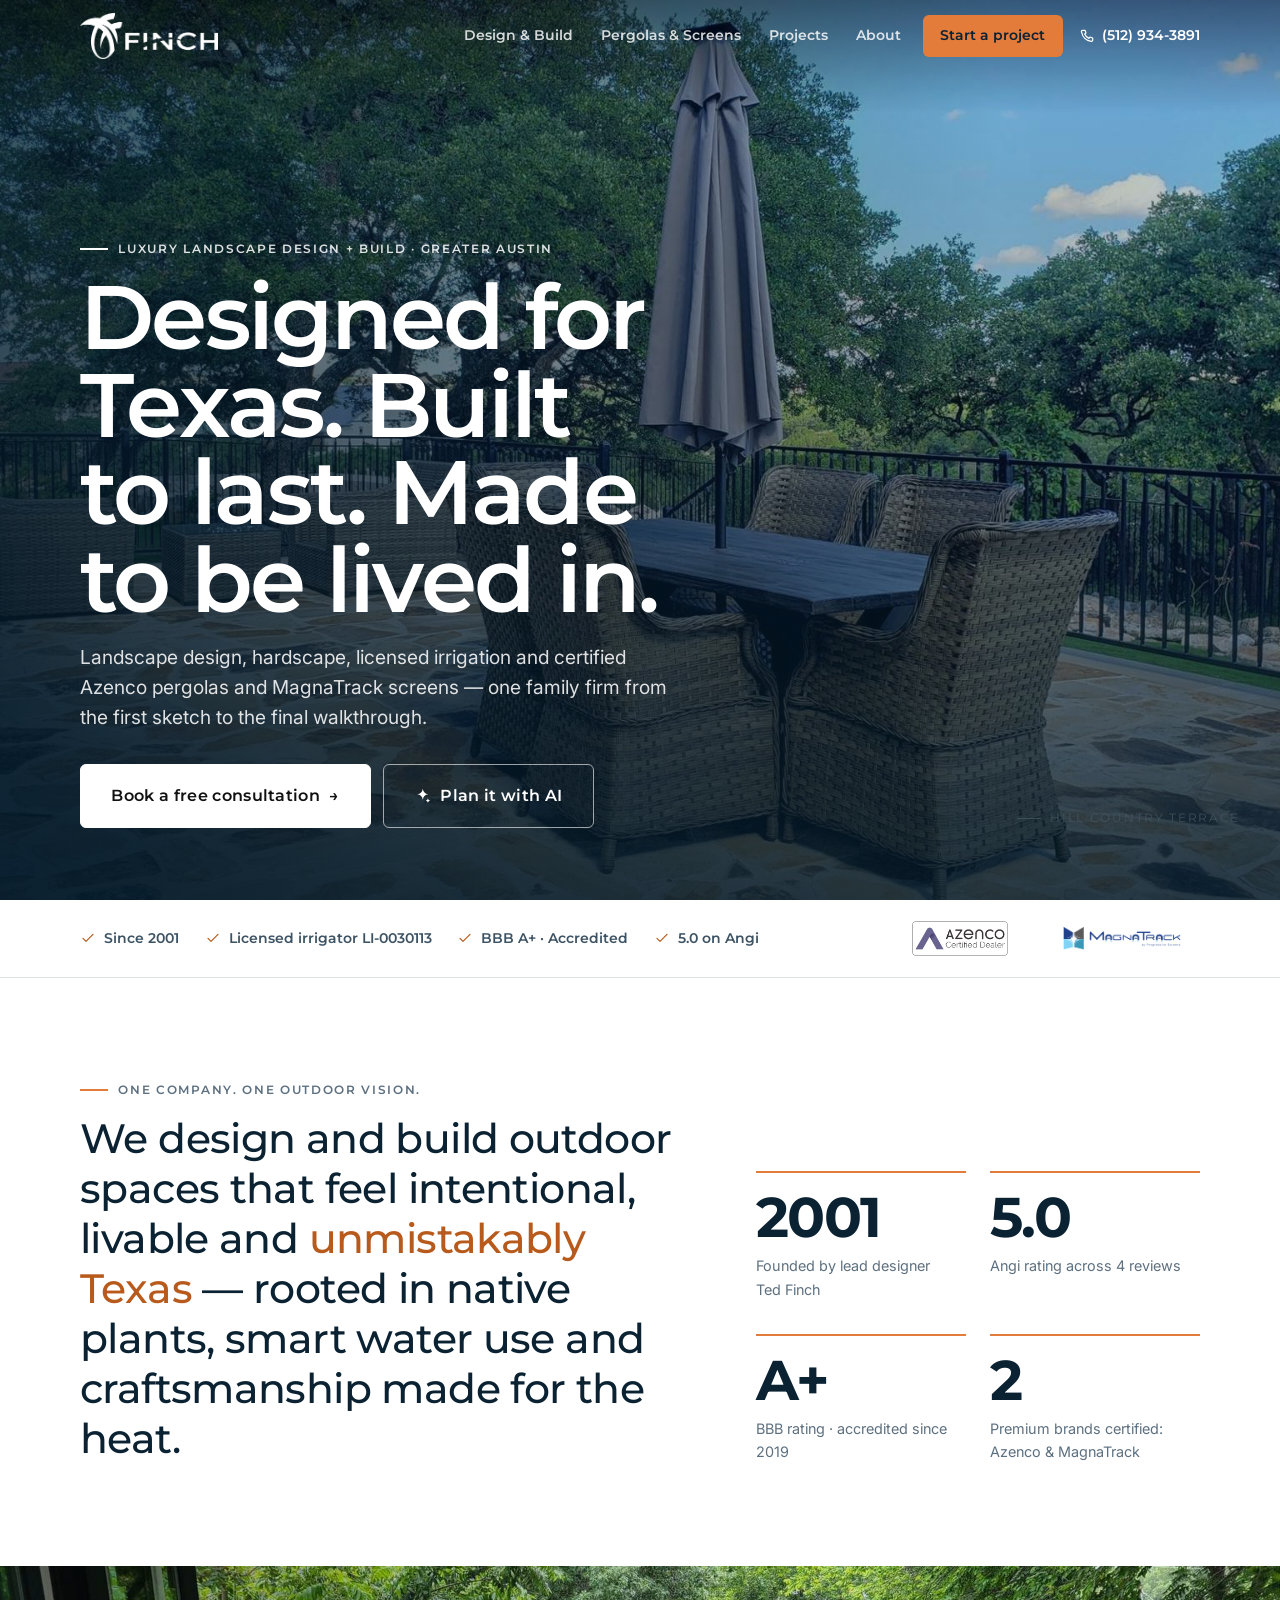
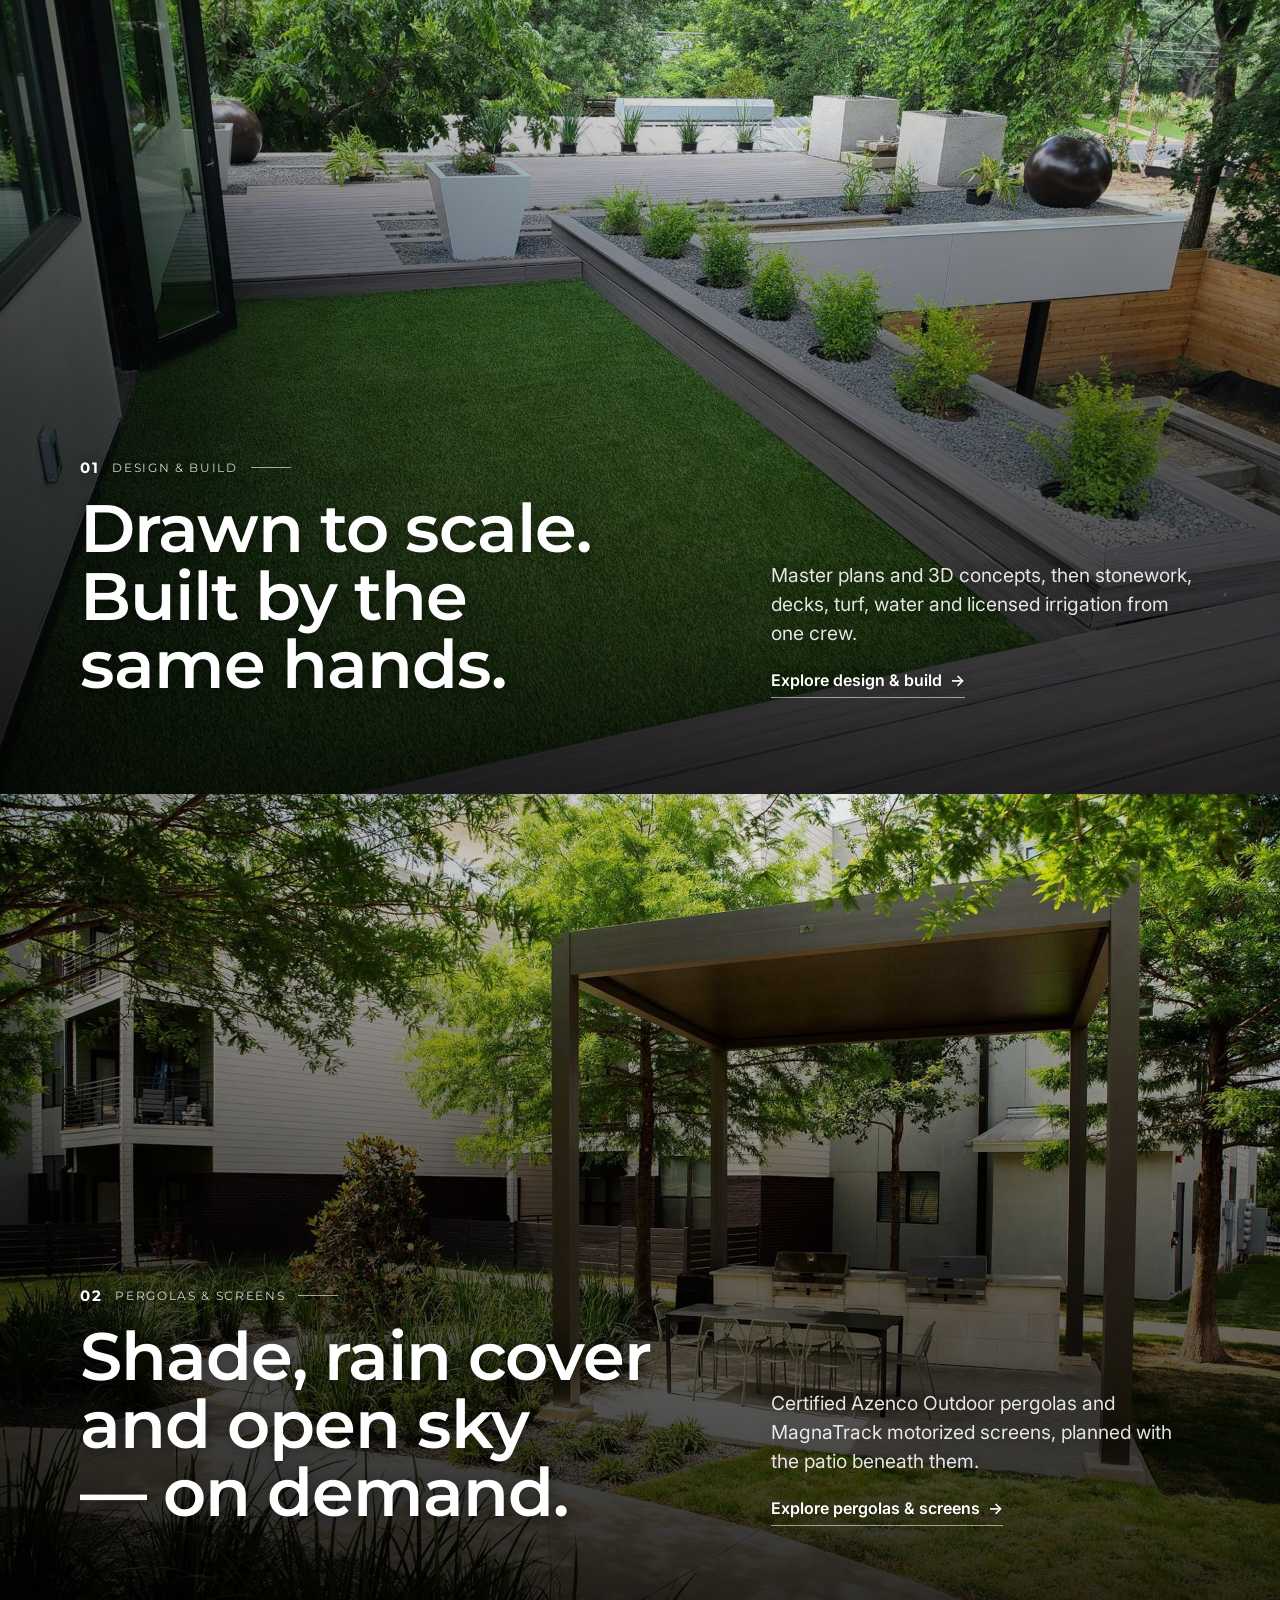
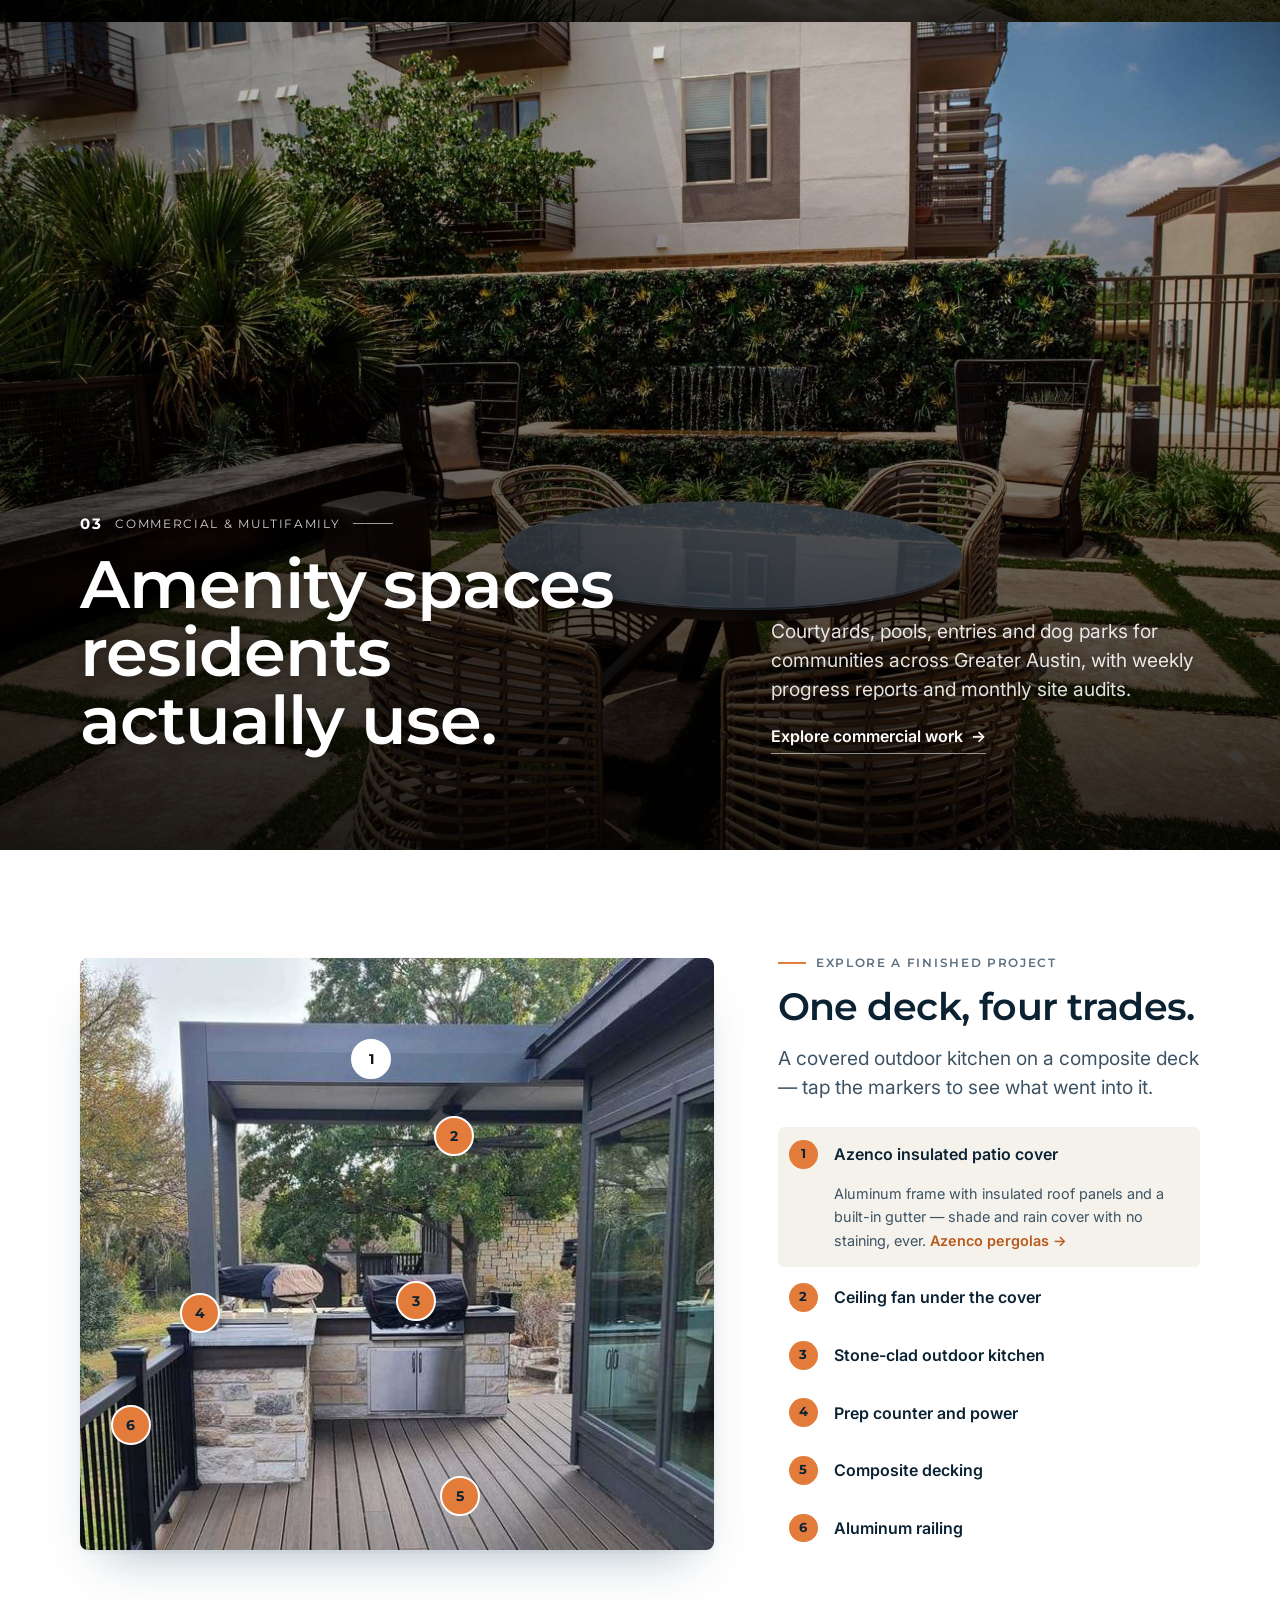
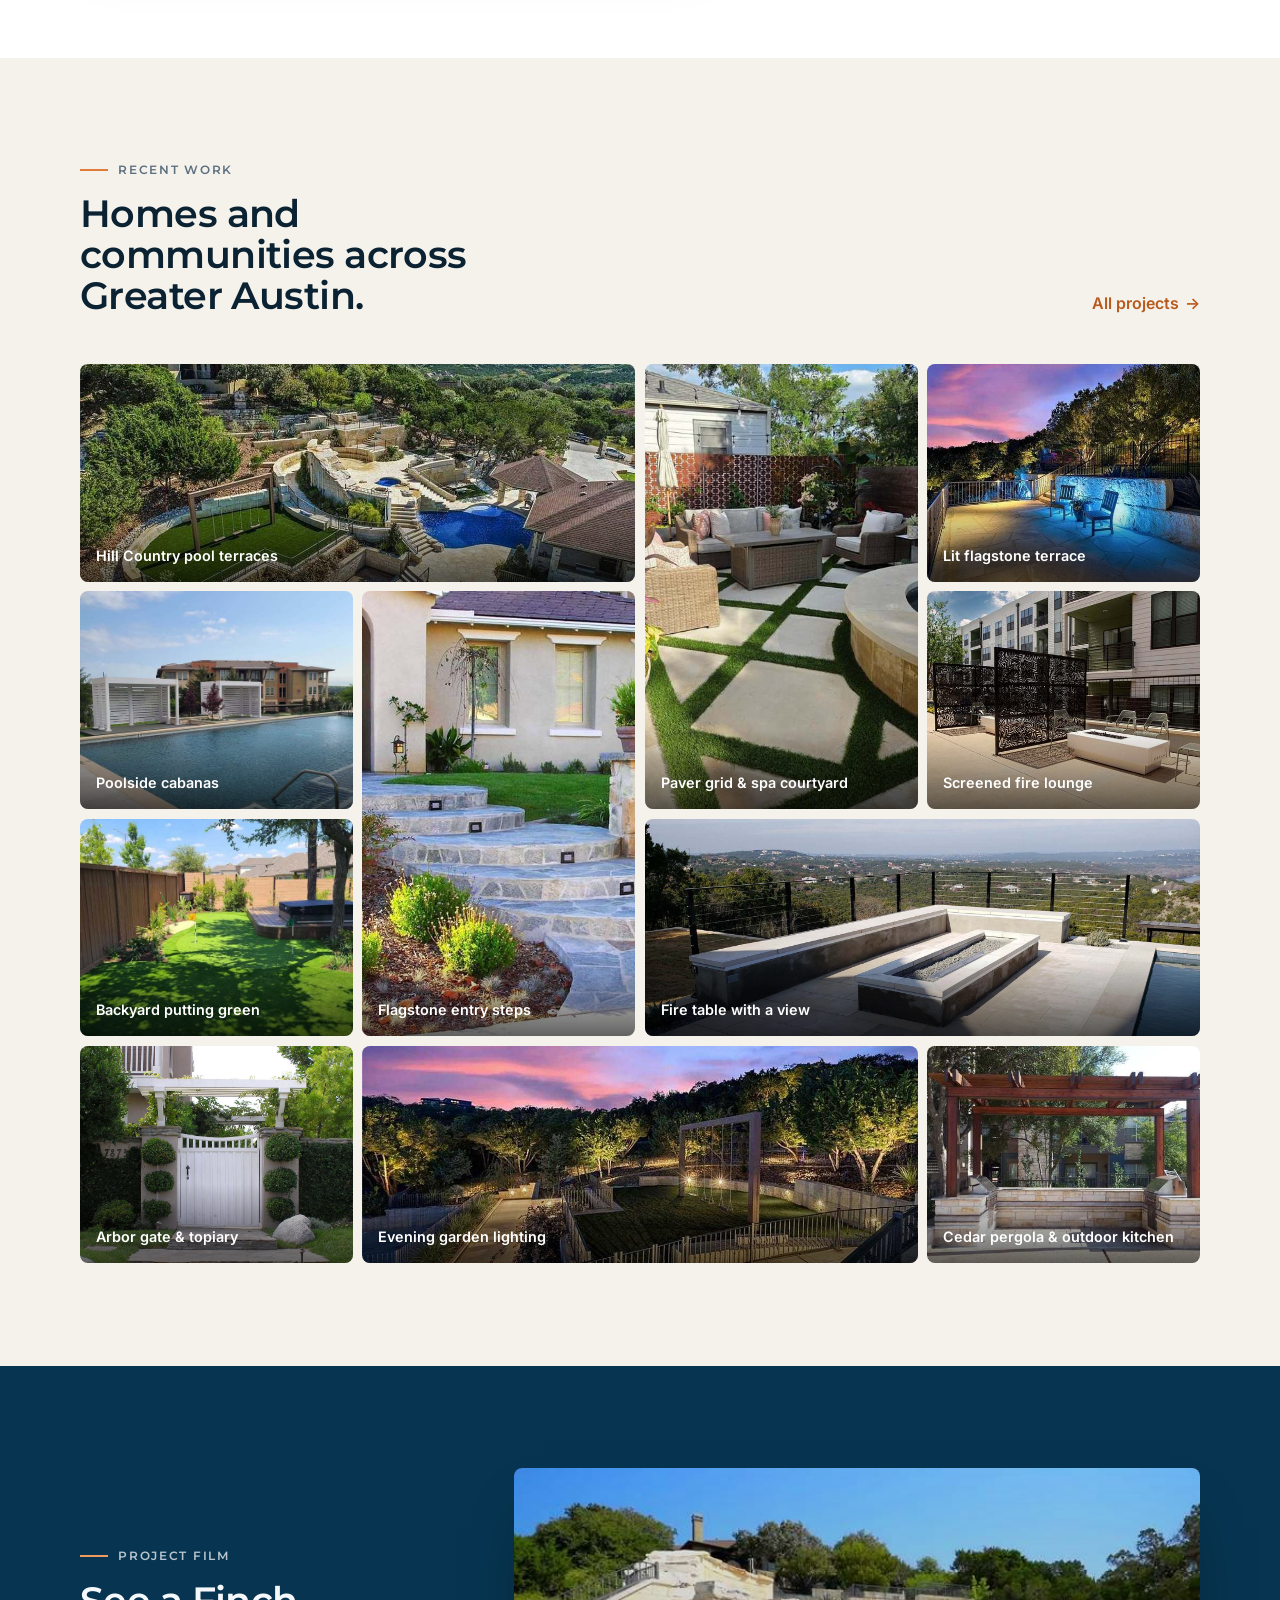
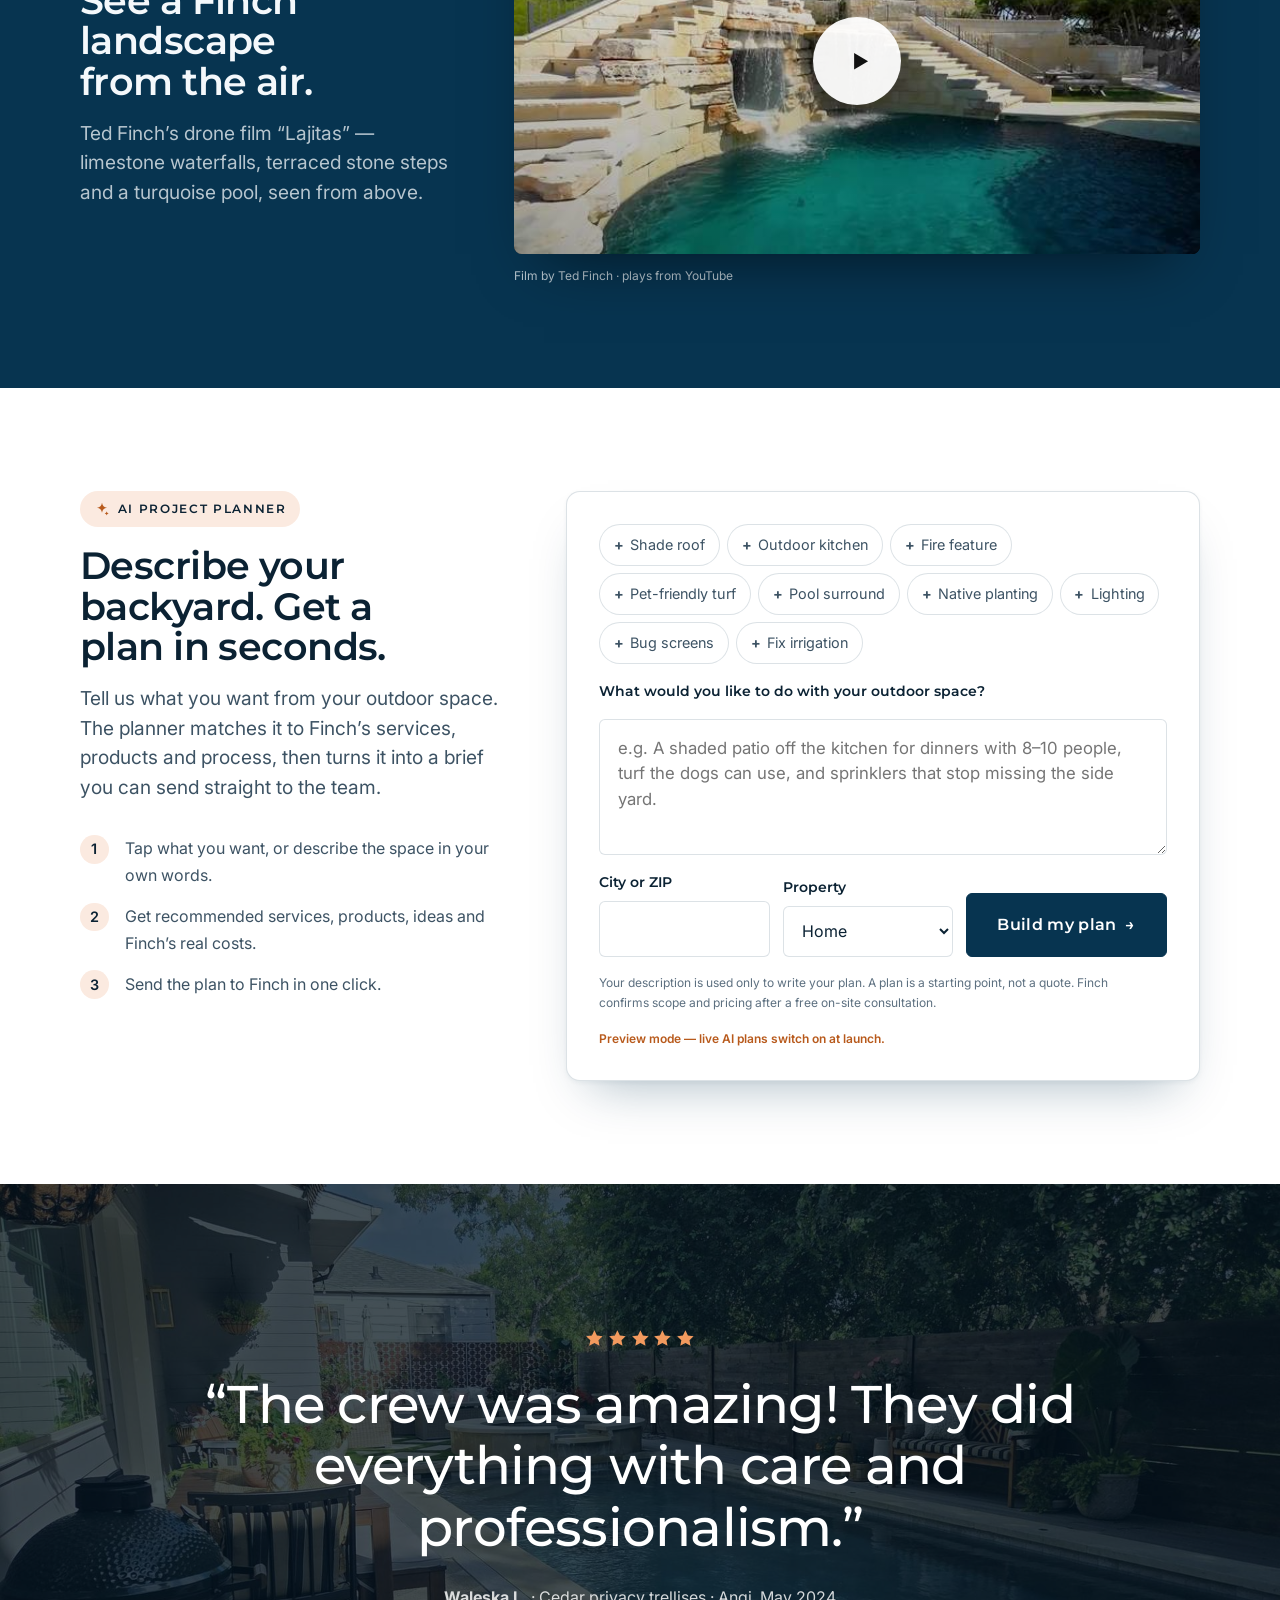
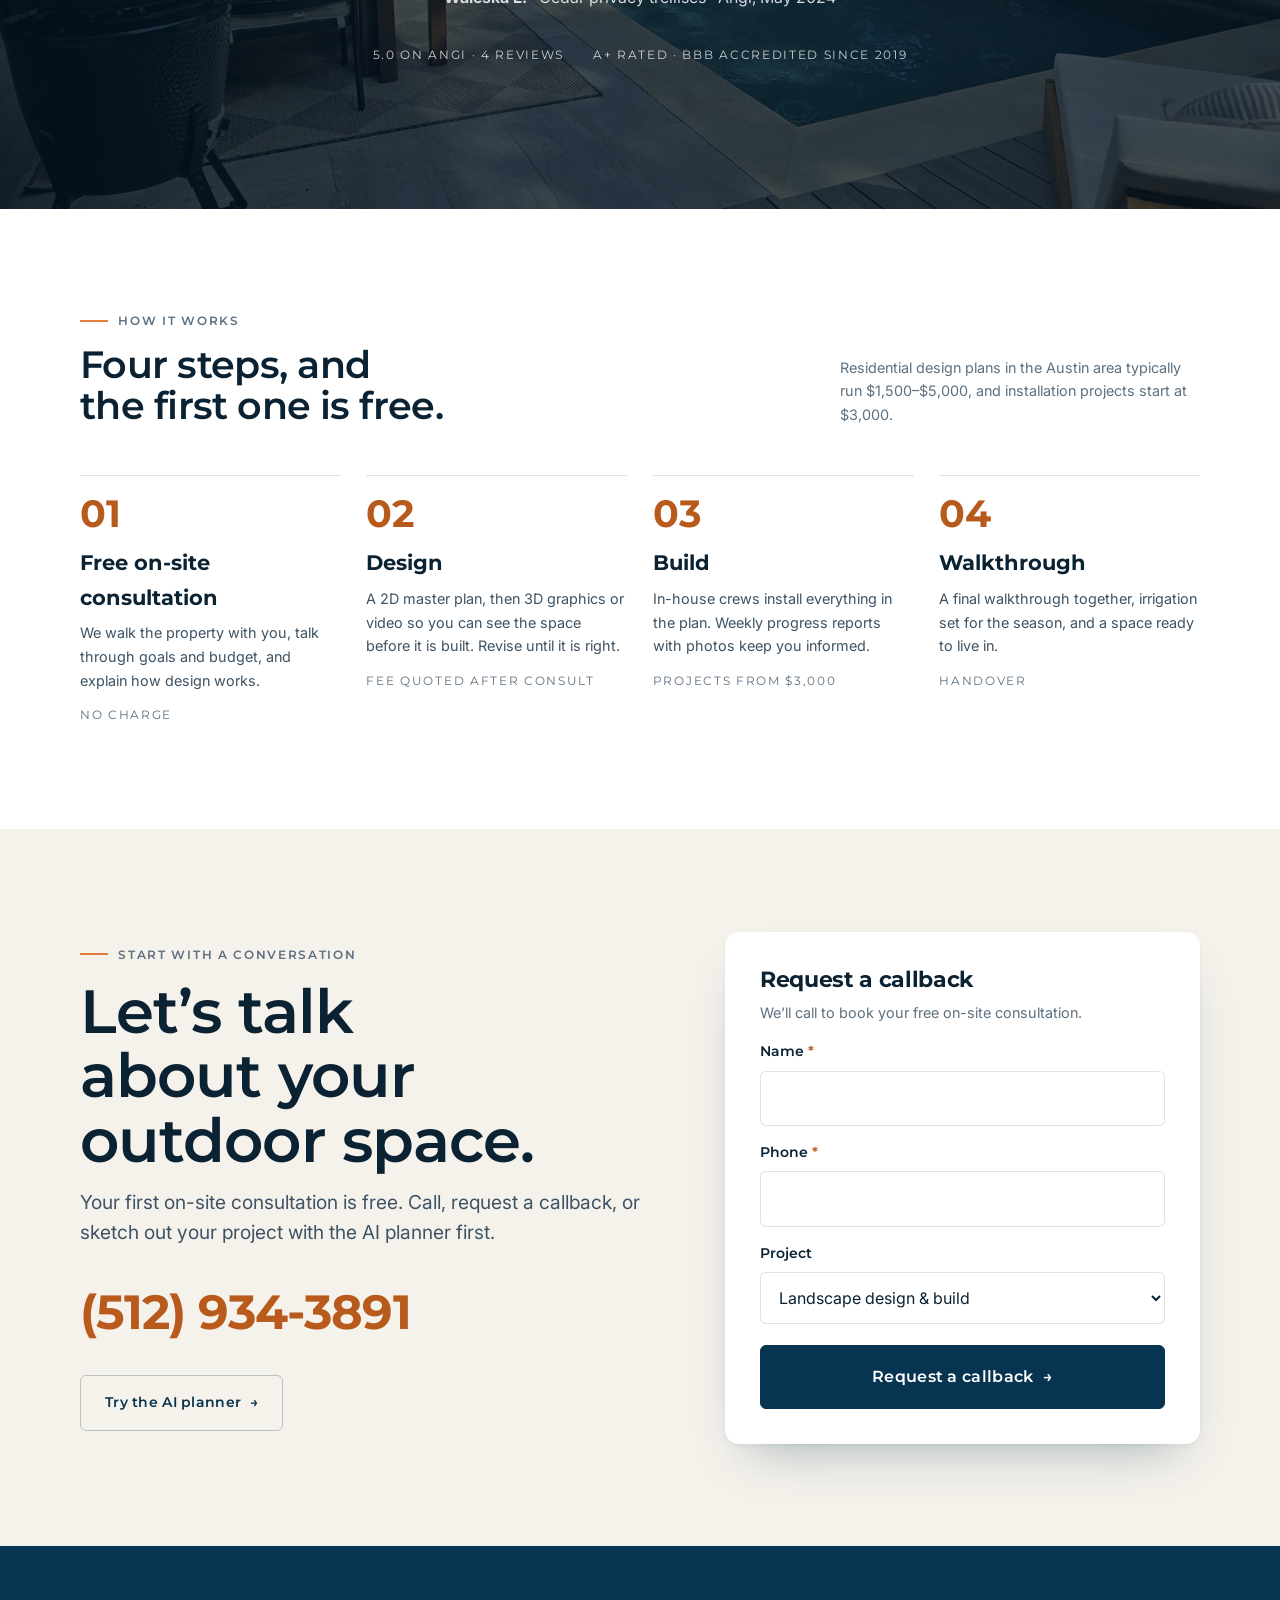
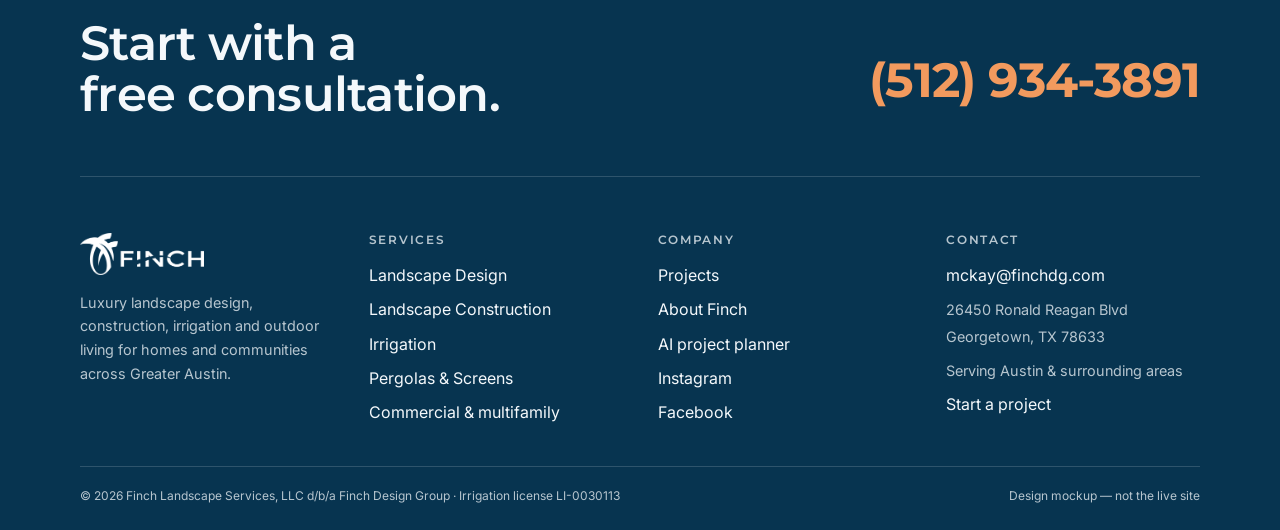
==== commit 7e47c9ac: "Inner pages and lighter photos Design & Build: commercial work as a full-bleed photo panel, slim pro" ====
--- a/index.html
+++ b/index.html
@@ -68,10 +68,10 @@
 <main id="main">
 <section class="hero hero--cine hero--video" data-hero-video>
     <div class="hero__slides">
-      <figure class="hero__slide"><img src="assets/img/photos/view-dining.jpg" alt="Flagstone dining terrace with wicker chairs and a patio umbrella overlooking tree-covered hills" fetchpriority="high" decoding="async"><figcaption class="hero__caption">Hill Country terrace</figcaption></figure>
-      <figure class="hero__slide"><img src="assets/img/photos/azenco-courtyard-2.jpg" alt="Louvered pergola over a paved seating area in a shaded courtyard garden" loading="lazy" decoding="async"><figcaption class="hero__caption">Azenco pergola courtyard</figcaption></figure>
-      <figure class="hero__slide"><img src="assets/img/photos/fire-table-view.jpg" alt="Linear fire table and built-in stone bench on a pale terrace overlooking the Hill Country" loading="lazy" decoding="async"><figcaption class="hero__caption">Fire table with a view</figcaption></figure>
-      <figure class="hero__slide"><img src="assets/img/photos/hero-hillside.jpg" alt="Aerial view of terraced hillside landscaping with a blue pool, artificial turf and stone retaining walls" loading="lazy" decoding="async"><figcaption class="hero__caption">Hillside pool terraces</figcaption></figure>
+      <figure class="hero__slide"><img src="assets/img/photos/view-dining.jpg" srcset="assets/img/photos/view-dining-640.jpg 640w, assets/img/photos/view-dining-1080.jpg 1080w, assets/img/photos/view-dining.jpg 1920w" sizes="100vw" width="1920" height="1080" alt="Flagstone dining terrace with wicker chairs and a patio umbrella overlooking tree-covered hills" fetchpriority="high" decoding="async"><figcaption class="hero__caption">Hill Country terrace</figcaption></figure>
+      <figure class="hero__slide"><img src="assets/img/photos/azenco-courtyard-2.jpg" srcset="assets/img/photos/azenco-courtyard-2-640.jpg 640w, assets/img/photos/azenco-courtyard-2-1080.jpg 1080w, assets/img/photos/azenco-courtyard-2.jpg 1920w" sizes="100vw" width="1920" height="1278" alt="Louvered pergola over a paved seating area in a shaded courtyard garden" loading="lazy" decoding="async"><figcaption class="hero__caption">Azenco pergola courtyard</figcaption></figure>
+      <figure class="hero__slide"><img src="assets/img/photos/fire-table-view.jpg" srcset="assets/img/photos/fire-table-view-640.jpg 640w, assets/img/photos/fire-table-view-1080.jpg 1080w, assets/img/photos/fire-table-view.jpg 1920w" sizes="100vw" width="1920" height="1080" alt="Linear fire table and built-in stone bench on a pale terrace overlooking the Hill Country" loading="lazy" decoding="async"><figcaption class="hero__caption">Fire table with a view</figcaption></figure>
+      <figure class="hero__slide"><img src="assets/img/photos/hero-hillside.jpg" srcset="assets/img/photos/hero-hillside-640.jpg 640w, assets/img/photos/hero-hillside.jpg 1080w" sizes="100vw" width="1080" height="595" alt="Aerial view of terraced hillside landscaping with a blue pool, artificial turf and stone retaining walls" loading="lazy" decoding="async"><figcaption class="hero__caption">Hillside pool terraces</figcaption></figure>
       <video class="hero__video" src="assets/video/hero-terrace.mp4" poster="assets/img/photos/view-dining.jpg" muted loop playsinline autoplay preload="metadata" aria-hidden="true"></video>
     </div>
     <div class="hero__motion"><span class="hero__motion-note">Motion created from a Finch project photo</span><button class="hero__motion-btn" type="button" data-motion-toggle>Pause motion</button></div>
@@ -118,7 +118,7 @@
 
   <div class="chapters">
   <section class="chapter" aria-labelledby="chapter-0">
-    <div class="hero__media"><img src="assets/img/photos/turf-planter.jpg" alt="Artificial turf lawn framed by a composite deck and white raised planters" loading="lazy" decoding="async"></div>
+    <div class="hero__media"><img src="assets/img/photos/turf-planter.jpg" srcset="assets/img/photos/turf-planter-640.jpg 640w, assets/img/photos/turf-planter-1080.jpg 1080w, assets/img/photos/turf-planter.jpg 1920w" sizes="100vw" width="1920" height="1440" alt="Artificial turf lawn framed by a composite deck and white raised planters" loading="lazy" decoding="async"></div>
     <div class="wrap chapter__inner">
       <div>
         <div class="chapter__n"><b>01</b>Design &amp; Build</div>
@@ -131,7 +131,7 @@
     </div>
   </section>
   <section class="chapter" aria-labelledby="chapter-1">
-    <div class="hero__media"><img src="assets/img/photos/azenco-courtyard-2.jpg" alt="Louvered pergola over a paved seating area in a shaded courtyard garden" loading="lazy" decoding="async"></div>
+    <div class="hero__media"><img src="assets/img/photos/azenco-courtyard-2.jpg" srcset="assets/img/photos/azenco-courtyard-2-640.jpg 640w, assets/img/photos/azenco-courtyard-2-1080.jpg 1080w, assets/img/photos/azenco-courtyard-2.jpg 1920w" sizes="100vw" width="1920" height="1278" alt="Louvered pergola over a paved seating area in a shaded courtyard garden" loading="lazy" decoding="async"></div>
     <div class="wrap chapter__inner">
       <div>
         <div class="chapter__n"><b>02</b>Pergolas &amp; Screens</div>
@@ -144,7 +144,7 @@
     </div>
   </section>
   <section class="chapter" aria-labelledby="chapter-2">
-    <div class="hero__media"><img src="assets/img/photos/comm-riata.jpg" alt="Round glass table and wicker chairs on a paver and turf grid courtyard at Griffis at Riata" loading="lazy" decoding="async"></div>
+    <div class="hero__media"><img src="assets/img/photos/comm-riata.jpg" srcset="assets/img/photos/comm-riata-640.jpg 640w, assets/img/photos/comm-riata-1080.jpg 1080w, assets/img/photos/comm-riata.jpg 1920w" sizes="100vw" width="1920" height="1277" alt="Round glass table and wicker chairs on a paver and turf grid courtyard at Griffis at Riata" loading="lazy" decoding="async"></div>
     <div class="wrap chapter__inner">
       <div>
         <div class="chapter__n"><b>03</b>Commercial &amp; multifamily</div>
@@ -161,7 +161,7 @@
   <section class="section" id="explore">
     <div class="wrap explore" data-explore>
       <figure class="explore__stage">
-        <img src="assets/img/photos/azenco-deck-kitchen.jpg" alt="Aluminum patio cover with a ceiling fan over a composite deck and stone-clad outdoor kitchen" loading="lazy" decoding="async">
+        <img src="assets/img/photos/azenco-deck-kitchen.jpg" srcset="assets/img/photos/azenco-deck-kitchen-640.jpg 640w, assets/img/photos/azenco-deck-kitchen.jpg 1200w" sizes="(max-width: 760px) 360px, 50vw" width="1200" height="1120" alt="Aluminum patio cover with a ceiling fan over a composite deck and stone-clad outdoor kitchen" loading="lazy" decoding="async">
         <button class="spot" type="button" style="left:46%;top:17%" data-spot="0" aria-pressed="true" tabindex="-1" aria-hidden="true">1</button>
         <button class="spot" type="button" style="left:59%;top:30%" data-spot="1" aria-pressed="false" tabindex="-1" aria-hidden="true">2</button>
         <button class="spot" type="button" style="left:53%;top:58%" data-spot="2" aria-pressed="false" tabindex="-1" aria-hidden="true">3</button>
@@ -210,17 +210,17 @@
         <a class="link" href="projects.html">All projects <span class="arrow" aria-hidden="true">&rarr;</span></a>
       </div>
       <div class="wall">
-        <figure class="wall__item g-item wall__item--wide"><img src="assets/img/photos/hero-hillside.jpg" alt="Aerial view of terraced hillside landscaping with a blue pool, artificial turf and stone retaining walls" loading="lazy" decoding="async"><figcaption>Hill Country pool terraces</figcaption><button type="button" data-full="assets/img/photos/hero-hillside.jpg" aria-label="Enlarge: Hill Country pool terraces"></button></figure>
-        <figure class="wall__item g-item wall__item--tall"><img src="assets/img/photos/paver-spa.jpg" alt="Paver and turf grid patio with lounge seating beside a raised stone spa" loading="lazy" decoding="async"><figcaption>Paver grid &amp; spa courtyard</figcaption><button type="button" data-full="assets/img/photos/paver-spa.jpg" aria-label="Enlarge: Paver grid &amp; spa courtyard"></button></figure>
-        <figure class="wall__item g-item"><img src="assets/img/photos/twilight-terrace.jpg" alt="Flagstone terrace with lounge chairs and blue accent lighting at dusk" loading="lazy" decoding="async"><figcaption>Lit flagstone terrace</figcaption><button type="button" data-full="assets/img/photos/twilight-terrace.jpg" aria-label="Enlarge: Lit flagstone terrace"></button></figure>
-        <figure class="wall__item g-item"><img src="assets/img/photos/azenco-cabana-pool.jpg" alt="White louvered cabanas along the edge of a resort-style pool" loading="lazy" decoding="async"><figcaption>Poolside cabanas</figcaption><button type="button" data-full="assets/img/photos/azenco-cabana-pool.jpg" aria-label="Enlarge: Poolside cabanas"></button></figure>
-        <figure class="wall__item g-item wall__item--tall"><img src="assets/img/photos/stone-steps.jpg" alt="Curved flagstone entry steps with landscape lighting and planted beds leading to a stucco home" loading="lazy" decoding="async"><figcaption>Flagstone entry steps</figcaption><button type="button" data-full="assets/img/photos/stone-steps.jpg" aria-label="Enlarge: Flagstone entry steps"></button></figure>
-        <figure class="wall__item g-item"><img src="assets/img/photos/comm-screens-fire.jpg" alt="Laser-cut decorative screens and a fire table in an apartment courtyard" loading="lazy" decoding="async"><figcaption>Screened fire lounge</figcaption><button type="button" data-full="assets/img/photos/comm-screens-fire.jpg" aria-label="Enlarge: Screened fire lounge"></button></figure>
-        <figure class="wall__item g-item wall__item--wide"><img src="assets/img/photos/fire-table-view.jpg" alt="Linear fire table and built-in stone bench on a pale terrace overlooking the Hill Country" loading="lazy" decoding="async"><figcaption>Fire table with a view</figcaption><button type="button" data-full="assets/img/photos/fire-table-view.jpg" aria-label="Enlarge: Fire table with a view"></button></figure>
-        <figure class="wall__item g-item"><img src="assets/img/photos/putting-green.jpg" alt="Backyard artificial turf putting green beside a wood privacy fence and planted beds" loading="lazy" decoding="async"><figcaption>Backyard putting green</figcaption><button type="button" data-full="assets/img/photos/putting-green.jpg" aria-label="Enlarge: Backyard putting green"></button></figure>
-        <figure class="wall__item g-item"><img src="assets/img/photos/white-gate.jpg" alt="White arbor gate between stone pillars and clipped topiary shrubs" loading="lazy" decoding="async"><figcaption>Arbor gate &amp; topiary</figcaption><button type="button" data-full="assets/img/photos/white-gate.jpg" aria-label="Enlarge: Arbor gate &amp; topiary"></button></figure>
-        <figure class="wall__item g-item wall__item--wide"><img src="assets/img/photos/twilight-garden.jpg" alt="Landscape lighting glowing across a terraced garden and lawn at sunset" loading="lazy" decoding="async"><figcaption>Evening garden lighting</figcaption><button type="button" data-full="assets/img/photos/twilight-garden.jpg" aria-label="Enlarge: Evening garden lighting"></button></figure>
-        <figure class="wall__item g-item"><img src="assets/img/photos/comm-cedar-kitchen.jpg" alt="Cedar pergola over a stone outdoor kitchen at an apartment community" loading="lazy" decoding="async"><figcaption>Cedar pergola &amp; outdoor kitchen</figcaption><button type="button" data-full="assets/img/photos/comm-cedar-kitchen.jpg" aria-label="Enlarge: Cedar pergola &amp; outdoor kitchen"></button></figure>
+        <figure class="wall__item g-item wall__item--wide"><img src="assets/img/photos/hero-hillside.jpg" srcset="assets/img/photos/hero-hillside-640.jpg 640w, assets/img/photos/hero-hillside.jpg 1080w" sizes="100vw" width="1080" height="595" alt="Aerial view of terraced hillside landscaping with a blue pool, artificial turf and stone retaining walls" loading="lazy" decoding="async"><figcaption>Hill Country pool terraces</figcaption><button type="button" data-full="assets/img/photos/hero-hillside.jpg" aria-label="Enlarge: Hill Country pool terraces"></button></figure>
+        <figure class="wall__item g-item wall__item--tall"><img src="assets/img/photos/paver-spa.jpg" srcset="assets/img/photos/paver-spa-640.jpg 640w, assets/img/photos/paver-spa-1080.jpg 1080w, assets/img/photos/paver-spa.jpg 1920w" sizes="(max-width: 760px) 360px, 50vw" width="1920" height="1920" alt="Paver and turf grid patio with lounge seating beside a raised stone spa" loading="lazy" decoding="async"><figcaption>Paver grid &amp; spa courtyard</figcaption><button type="button" data-full="assets/img/photos/paver-spa.jpg" aria-label="Enlarge: Paver grid &amp; spa courtyard"></button></figure>
+        <figure class="wall__item g-item"><img src="assets/img/photos/twilight-terrace.jpg" srcset="assets/img/photos/twilight-terrace-640.jpg 640w, assets/img/photos/twilight-terrace.jpg 1080w" sizes="(max-width: 760px) 360px, 50vw" width="1080" height="705" alt="Flagstone terrace with lounge chairs and blue accent lighting at dusk" loading="lazy" decoding="async"><figcaption>Lit flagstone terrace</figcaption><button type="button" data-full="assets/img/photos/twilight-terrace.jpg" aria-label="Enlarge: Lit flagstone terrace"></button></figure>
+        <figure class="wall__item g-item"><img src="assets/img/photos/azenco-cabana-pool.jpg" srcset="assets/img/photos/azenco-cabana-pool-640.jpg 640w, assets/img/photos/azenco-cabana-pool-1080.jpg 1080w, assets/img/photos/azenco-cabana-pool.jpg 1920w" sizes="(max-width: 760px) 360px, 50vw" width="1920" height="1728" alt="White louvered cabanas along the edge of a resort-style pool" loading="lazy" decoding="async"><figcaption>Poolside cabanas</figcaption><button type="button" data-full="assets/img/photos/azenco-cabana-pool.jpg" aria-label="Enlarge: Poolside cabanas"></button></figure>
+        <figure class="wall__item g-item wall__item--tall"><img src="assets/img/photos/stone-steps.jpg" srcset="assets/img/photos/stone-steps-640.jpg 640w, assets/img/photos/stone-steps.jpg 1200w" sizes="(max-width: 760px) 360px, 50vw" width="1200" height="1200" alt="Curved flagstone entry steps with landscape lighting and planted beds leading to a stucco home" loading="lazy" decoding="async"><figcaption>Flagstone entry steps</figcaption><button type="button" data-full="assets/img/photos/stone-steps.jpg" aria-label="Enlarge: Flagstone entry steps"></button></figure>
+        <figure class="wall__item g-item"><img src="assets/img/photos/comm-screens-fire.jpg" srcset="assets/img/photos/comm-screens-fire-640.jpg 640w, assets/img/photos/comm-screens-fire-1080.jpg 1080w, assets/img/photos/comm-screens-fire.jpg 1920w" sizes="(max-width: 760px) 360px, 50vw" width="1920" height="1277" alt="Laser-cut decorative screens and a fire table in an apartment courtyard" loading="lazy" decoding="async"><figcaption>Screened fire lounge</figcaption><button type="button" data-full="assets/img/photos/comm-screens-fire.jpg" aria-label="Enlarge: Screened fire lounge"></button></figure>
+        <figure class="wall__item g-item wall__item--wide"><img src="assets/img/photos/fire-table-view.jpg" srcset="assets/img/photos/fire-table-view-640.jpg 640w, assets/img/photos/fire-table-view-1080.jpg 1080w, assets/img/photos/fire-table-view.jpg 1920w" sizes="100vw" width="1920" height="1080" alt="Linear fire table and built-in stone bench on a pale terrace overlooking the Hill Country" loading="lazy" decoding="async"><figcaption>Fire table with a view</figcaption><button type="button" data-full="assets/img/photos/fire-table-view.jpg" aria-label="Enlarge: Fire table with a view"></button></figure>
+        <figure class="wall__item g-item"><img src="assets/img/photos/putting-green.jpg" srcset="assets/img/photos/putting-green-640.jpg 640w, assets/img/photos/putting-green.jpg 1200w" sizes="(max-width: 760px) 360px, 50vw" width="1200" height="1062" alt="Backyard artificial turf putting green beside a wood privacy fence and planted beds" loading="lazy" decoding="async"><figcaption>Backyard putting green</figcaption><button type="button" data-full="assets/img/photos/putting-green.jpg" aria-label="Enlarge: Backyard putting green"></button></figure>
+        <figure class="wall__item g-item"><img src="assets/img/photos/white-gate.jpg" srcset="assets/img/photos/white-gate-640.jpg 640w, assets/img/photos/white-gate-1080.jpg 1080w, assets/img/photos/white-gate.jpg 1920w" sizes="100vw" width="1920" height="1437" alt="White arbor gate between stone pillars and clipped topiary shrubs" loading="lazy" decoding="async"><figcaption>Arbor gate &amp; topiary</figcaption><button type="button" data-full="assets/img/photos/white-gate.jpg" aria-label="Enlarge: Arbor gate &amp; topiary"></button></figure>
+        <figure class="wall__item g-item wall__item--wide"><img src="assets/img/photos/twilight-garden.jpg" srcset="assets/img/photos/twilight-garden-640.jpg 640w, assets/img/photos/twilight-garden.jpg 1080w" sizes="100vw" width="1080" height="709" alt="Landscape lighting glowing across a terraced garden and lawn at sunset" loading="lazy" decoding="async"><figcaption>Evening garden lighting</figcaption><button type="button" data-full="assets/img/photos/twilight-garden.jpg" aria-label="Enlarge: Evening garden lighting"></button></figure>
+        <figure class="wall__item g-item"><img src="assets/img/photos/comm-cedar-kitchen.jpg" srcset="assets/img/photos/comm-cedar-kitchen-640.jpg 640w, assets/img/photos/comm-cedar-kitchen-1080.jpg 1080w, assets/img/photos/comm-cedar-kitchen.jpg 1920w" sizes="(max-width: 760px) 360px, 50vw" width="1920" height="1080" alt="Cedar pergola over a stone outdoor kitchen at an apartment community" loading="lazy" decoding="async"><figcaption>Cedar pergola &amp; outdoor kitchen</figcaption><button type="button" data-full="assets/img/photos/comm-cedar-kitchen.jpg" aria-label="Enlarge: Cedar pergola &amp; outdoor kitchen"></button></figure>
       </div>
     </div>
   </section>
@@ -234,7 +234,7 @@
       </div>
       <div>
         <div class="film__player" data-film="tH6sdg3fOiE" data-title="Lajitas">
-          <img src="assets/img/photos/film-lajitas.jpg" alt="Limestone waterfall spilling into a turquoise pool below terraced stone steps, from Ted Finch’s film Lajitas" loading="lazy" decoding="async">
+          <img src="assets/img/photos/film-lajitas.jpg" srcset="assets/img/photos/film-lajitas-640.jpg 640w, assets/img/photos/film-lajitas-1080.jpg 1080w, assets/img/photos/film-lajitas.jpg 1280w" sizes="(max-width: 760px) 360px, 50vw" width="1280" height="720" alt="Limestone waterfall spilling into a turquoise pool below terraced stone steps, from Ted Finch’s film Lajitas" loading="lazy" decoding="async">
           <button class="film__play" type="button" aria-label="Play the film Lajitas"><span><svg viewBox="0 0 24 24" fill="currentColor" aria-hidden="true"><path d="M8 5.5v13l11-6.5z"/></svg></span></button>
         </div>
         <p class="film__note">Film by Ted Finch · plays from YouTube</p>
@@ -284,7 +284,7 @@
   </section>
 
   <section class="testimonial" aria-label="Client review">
-    <div class="hero__media"><img src="assets/img/photos/pool-deck.jpg" alt="Backyard pool with a composite deck, lounge seating and an outdoor grill" loading="lazy" decoding="async"></div>
+    <div class="hero__media"><img src="assets/img/photos/pool-deck.jpg" srcset="assets/img/photos/pool-deck-640.jpg 640w, assets/img/photos/pool-deck-1080.jpg 1080w, assets/img/photos/pool-deck.jpg 1920w" sizes="100vw" width="1920" height="1440" alt="Backyard pool with a composite deck, lounge seating and an outdoor grill" loading="lazy" decoding="async"></div>
     <div class="wrap">
       <figure class="testimonial__inner" style="margin-block:0">
         <div class="quote__stars" role="img" aria-label="5 out of 5 stars"><svg viewBox="0 0 24 24" fill="currentColor" aria-hidden="true"><path d="m12 2.6 2.9 6 6.6.9-4.8 4.6 1.2 6.5-5.9-3.2-5.9 3.2 1.2-6.5L2.5 9.5l6.6-.9z"/></svg><svg viewBox="0 0 24 24" fill="currentColor" aria-hidden="true"><path d="m12 2.6 2.9 6 6.6.9-4.8 4.6 1.2 6.5-5.9-3.2-5.9 3.2 1.2-6.5L2.5 9.5l6.6-.9z"/></svg><svg viewBox="0 0 24 24" fill="currentColor" aria-hidden="true"><path d="m12 2.6 2.9 6 6.6.9-4.8 4.6 1.2 6.5-5.9-3.2-5.9 3.2 1.2-6.5L2.5 9.5l6.6-.9z"/></svg><svg viewBox="0 0 24 24" fill="currentColor" aria-hidden="true"><path d="m12 2.6 2.9 6 6.6.9-4.8 4.6 1.2 6.5-5.9-3.2-5.9 3.2 1.2-6.5L2.5 9.5l6.6-.9z"/></svg><svg viewBox="0 0 24 24" fill="currentColor" aria-hidden="true"><path d="m12 2.6 2.9 6 6.6.9-4.8 4.6 1.2 6.5-5.9-3.2-5.9 3.2 1.2-6.5L2.5 9.5l6.6-.9z"/></svg></div>
--- a/assets/css/sections.css
+++ b/assets/css/sections.css
@@ -83,6 +83,12 @@
 .wall__item figcaption { position: absolute; inset: auto 0 0 0; padding: 2.6rem 1rem .9rem; background: linear-gradient(transparent, rgba(0,0,0,.62)); color: #fff; font-size: var(--t-small); font-weight: var(--weight-strong); }
 .wall__item button { position: absolute; inset: 0; background: transparent; border: 0; cursor: zoom-in; border-radius: var(--radius-img); }
 .wall__item button:focus-visible { outline: 3px solid var(--focus); outline-offset: -3px; }
+
+/* --- Projects gallery uses the same mosaic as the home photo wall ------------- */
+.gallery { grid-template-columns: repeat(2, 1fr); grid-auto-rows: 44vw; gap: .6rem; }
+@media (min-width: 760px) { .gallery { grid-template-columns: repeat(4, 1fr); grid-auto-rows: clamp(12rem, 17vw, 16rem); } }
+.gallery .g-item--wide { grid-column: span 2; }
+.gallery .g-item--tall { grid-row: span 2; }
 
 /* --- Project film (click-to-play YouTube) ----------------------------------- */
 .film { display: grid; gap: clamp(2rem, 5vw, 4rem); align-items: center; }
